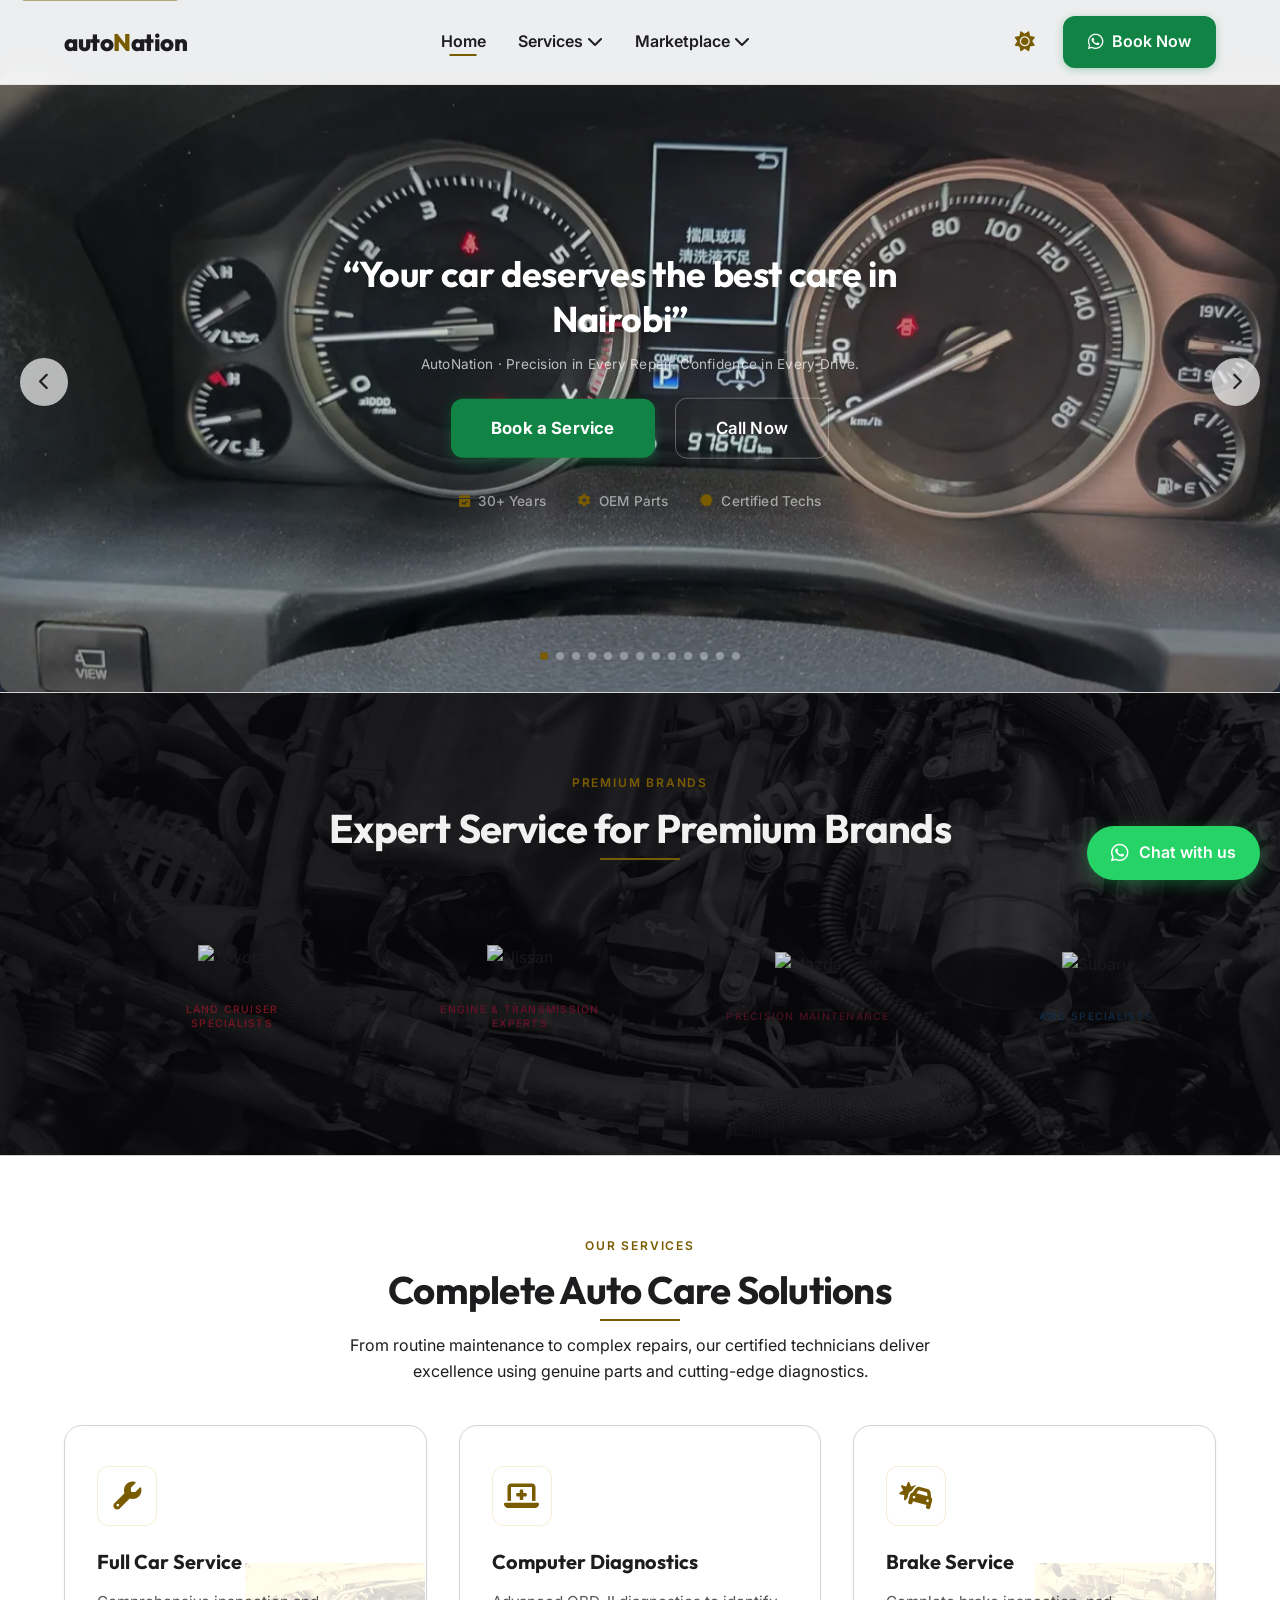
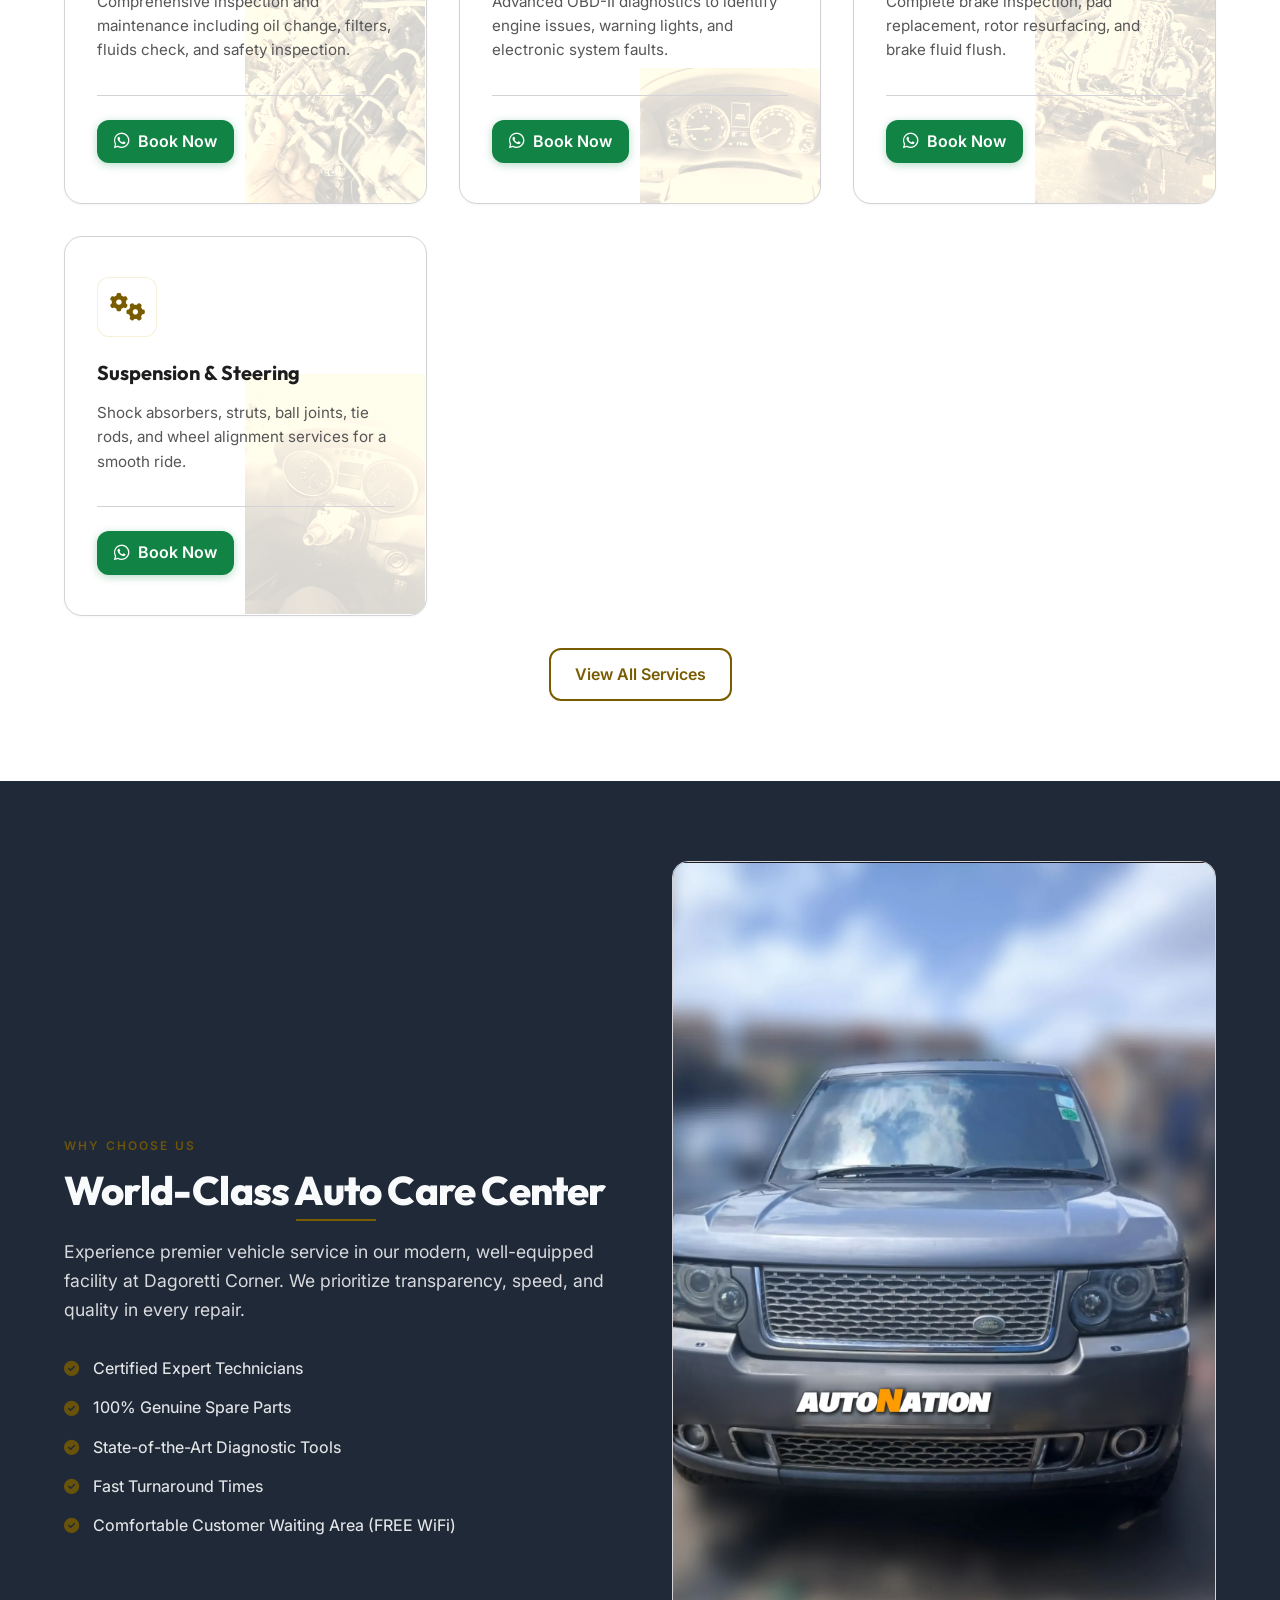
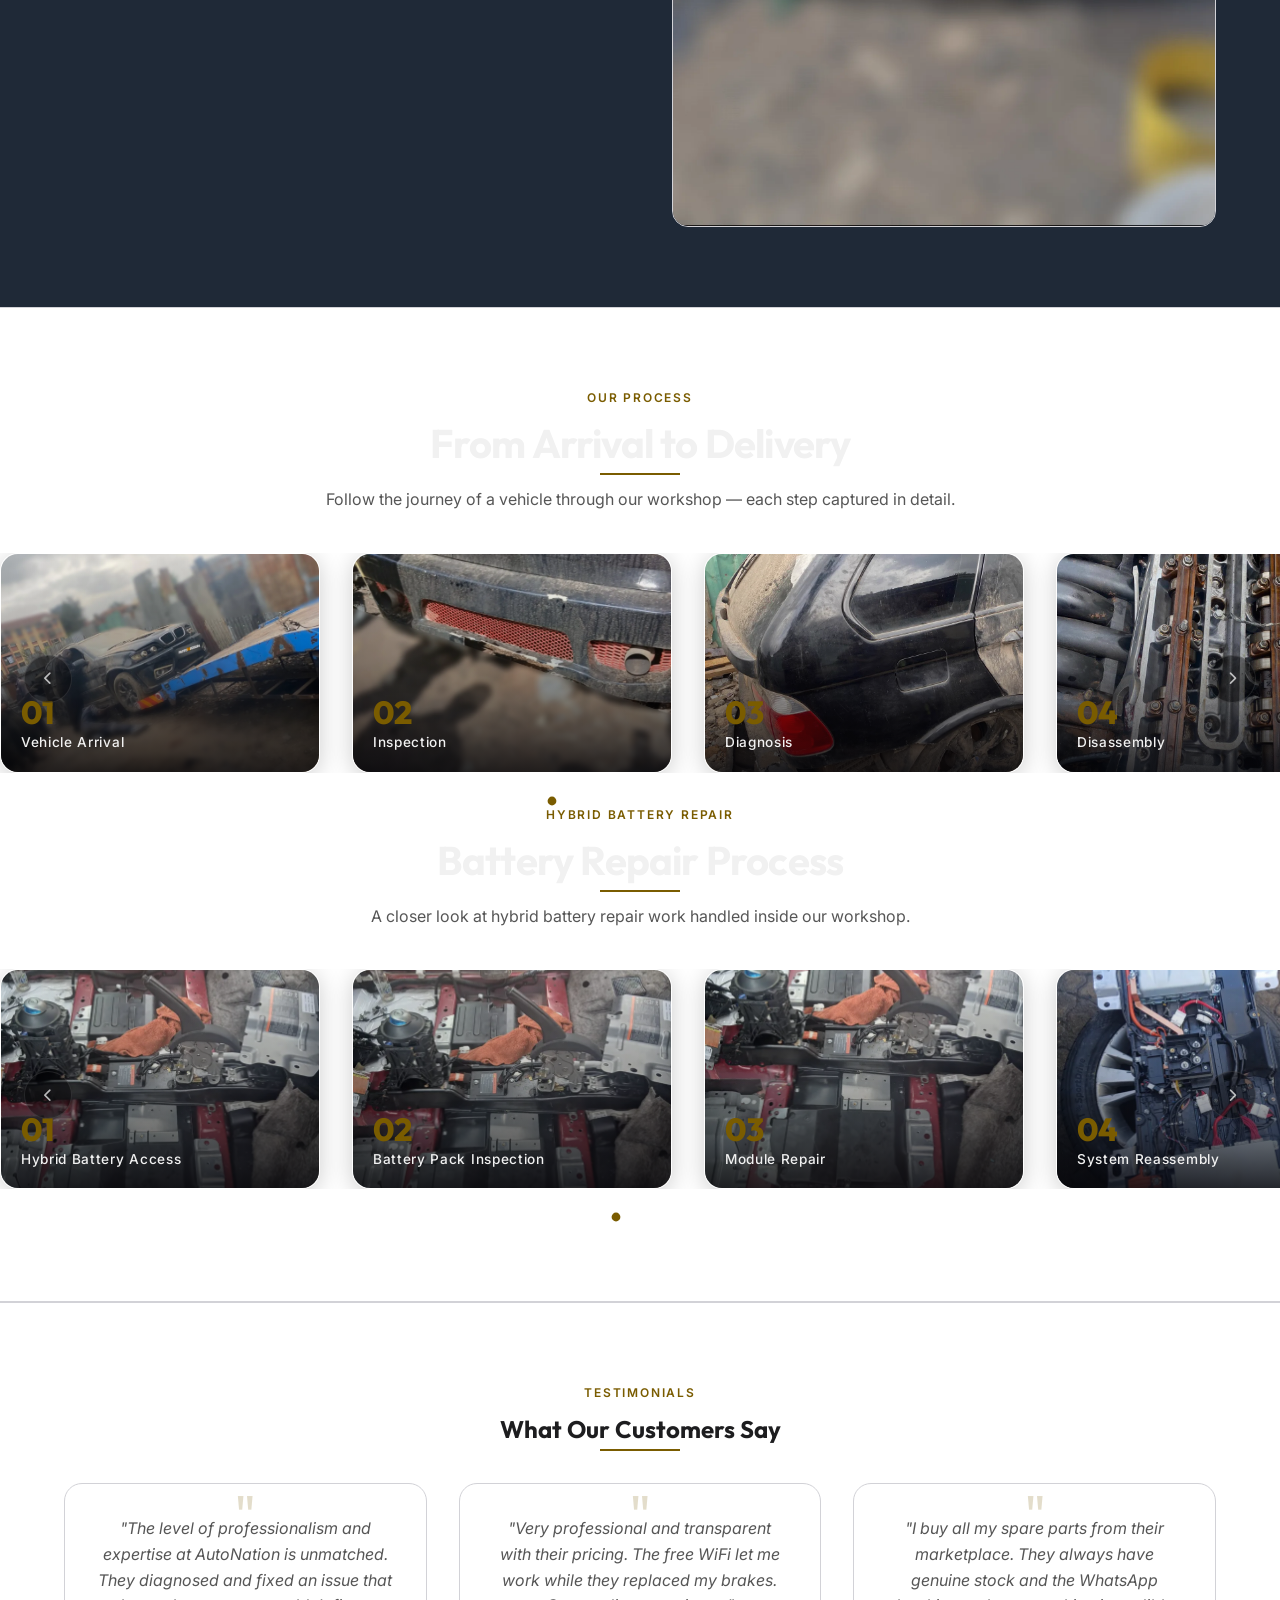
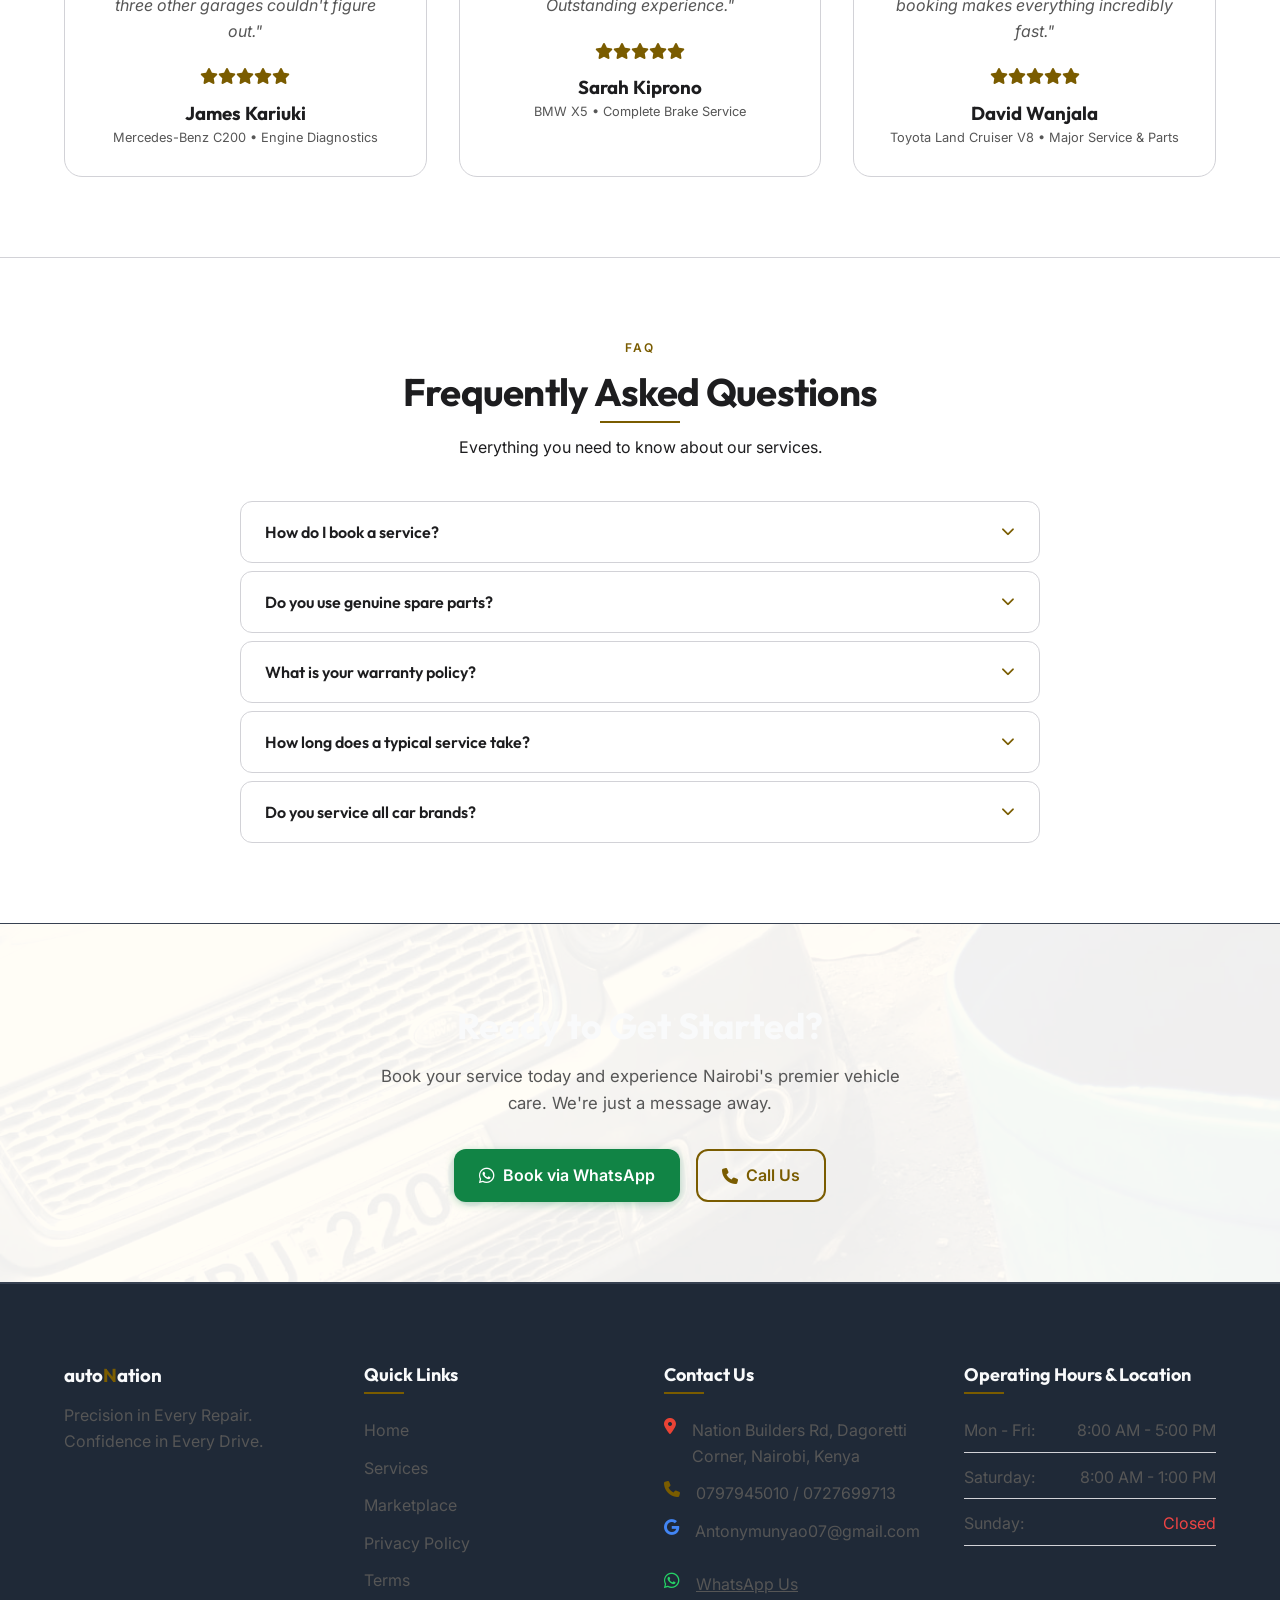
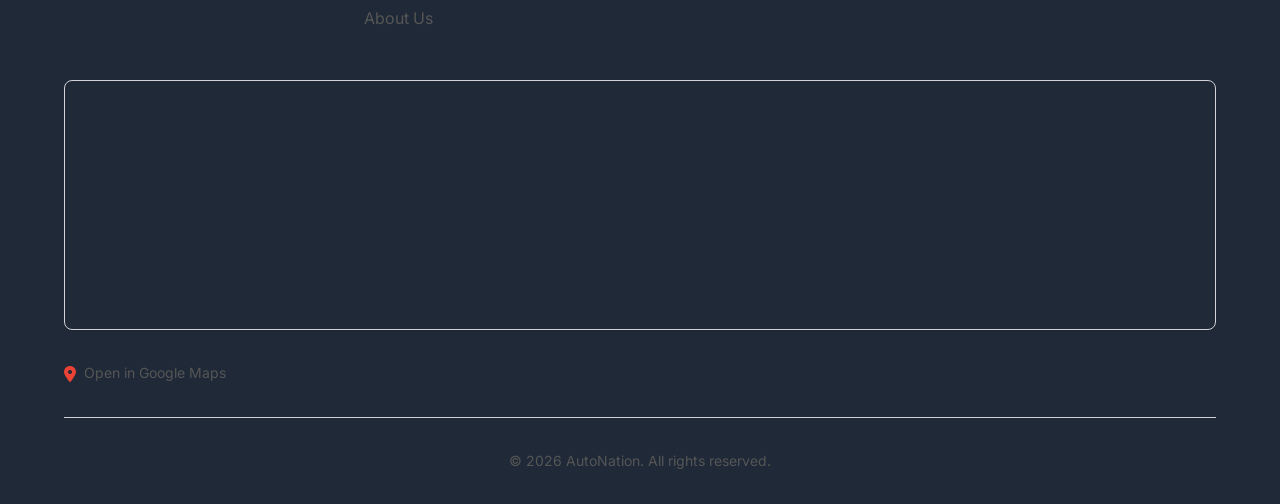
==== index.html @ c67cd6df "Deploy AutoNation garage website" ====
<!DOCTYPE html>
<html lang="en">

<head>
    <meta charset="UTF-8">
    <meta name="viewport" content="width=device-width, initial-scale=1.0">
    <meta name="theme-color" content="#0F0F13">
    <title>AutoNation | Premier Vehicle Care</title>
    <link rel="icon" href="data:,">
    <meta name="description"
content="Nairobi's premier destination for vehicle maintenance since 1979. Complete auto care solutions at Dagoretti Corner.">

    <!-- Canonical URL -->
    <link rel="canonical" href="https://autonation.co.ke/">

    <!-- Open Graph -->
    <meta property="og:type" content="website">
    <meta property="og:url" content="https://autonation.co.ke/">
    <meta property="og:title" content="AutoNation | Premier Vehicle Care">
    <meta property="og:description" content="Nairobi's premier destination for vehicle maintenance since 1979. Complete auto care solutions at Dagoretti Corner.">
    <meta property="og:image" content="https://autonation.co.ke/assets/images/hero-diagnostic-1-optimized.webp">
    <meta property="og:locale" content="en_KE">
    <meta property="og:site_name" content="AutoNation">

    <!-- Twitter Card -->
    <meta name="twitter:card" content="summary_large_image">
    <meta name="twitter:title" content="AutoNation | Premier Vehicle Care">
    <meta name="twitter:description" content="Nairobi's premier destination for vehicle maintenance since 1979. Complete auto care solutions at Dagoretti Corner.">
    <meta name="twitter:image" content="https://autonation.co.ke/assets/images/hero-diagnostic-1-optimized.webp">

    <!-- JSON-LD LocalBusiness Schema -->
    <script type="application/ld+json">
    {
        "@context": "https://schema.org",
        "@type": "AutoRepair",
        "name": "AutoNation",
        "image": "https://autonation.co.ke/assets/images/hero-diagnostic-1-optimized.webp",
        "url": "https://autonation.co.ke/",
        "telephone": "+254797945010",
        "email": "Antonymunyao07@gmail.com",
        "description": "Nairobi's premier destination for vehicle maintenance since 1979. Complete auto care solutions at Dagoretti Corner.",
        "address": {
            "@type": "PostalAddress",
            "streetAddress": "Nation Builders Rd, Dagoretti Corner",
            "addressLocality": "Nairobi",
            "addressCountry": "KE"
        },
        "openingHoursSpecification": [
            { "@type": "OpeningHoursSpecification", "dayOfWeek": ["Monday","Tuesday","Wednesday","Thursday","Friday"], "opens": "08:00", "closes": "17:00" },
            { "@type": "OpeningHoursSpecification", "dayOfWeek": "Saturday", "opens": "08:00", "closes": "13:00" }
        ],
        "areaServed": { "@type": "City", "name": "Nairobi" }
    }
    </script>

    <!-- JSON-LD Service Schema -->
    <script type="application/ld+json">
    {
        "@context": "https://schema.org",
        "@type": "ItemList",
        "name": "AutoNation Services",
        "description": "Complete auto care solutions including engine repair, brake service, computer diagnostics, suspension, and more.",
        "itemListElement": [
            { "@type": "Service", "position": 1, "name": "Full Car Service" },
            { "@type": "Service", "position": 2, "name": "Computer Diagnostics" },
            { "@type": "Service", "position": 3, "name": "Brake Service" },
            { "@type": "Service", "position": 4, "name": "Suspension & Steering" }
        ]
    }
    </script>

    <style>
        :root { color-scheme: dark; background: #0F0F13; }
        html, body { margin: 0; background: #0F0F13; color: #F5F5F7; }
        [data-theme="light"] { color-scheme: light; background: #F5F5F7; }
        [data-theme="light"] body { background: #F5F5F7; color: #1D1D1F; }
    </style>
    <script>document.documentElement.classList.add('js');</script>
    <script>
        (() => {
            try {
                const savedTheme = localStorage.getItem('auto-nation-theme');
                const prefersLight = window.matchMedia('(prefers-color-scheme: light)').matches;
                if (savedTheme === 'light' || (!savedTheme && prefersLight)) {
                    document.documentElement.setAttribute('data-theme', 'light');
                }
            } catch (error) {}
        })();
    </script>
    <link rel="preconnect" href="https://fonts.googleapis.com">
    <link rel="preconnect" href="https://fonts.gstatic.com" crossorigin>
    <link rel="preconnect" href="https://cdnjs.cloudflare.com">
    <link rel="dns-prefetch" href="https://thesvg.org">
    <link rel="dns-prefetch" href="https://wa.me">
    <link rel="preload" href="assets/images/hero-diagnostic-1-optimized.webp" as="image" fetchpriority="high">

    <link rel="stylesheet" href="styles.css">
    <link rel="stylesheet" href="https://cdnjs.cloudflare.com/ajax/libs/font-awesome/6.5.2/css/all.min.css" media="print" onload="this.media='all'">
    <link href="https://fonts.googleapis.com/css2?family=Inter:wght@300;400;600;800&family=Outfit:wght@700&display=swap" rel="stylesheet" media="print" onload="this.media='all'">
    <noscript>
        <link rel="stylesheet" href="https://cdnjs.cloudflare.com/ajax/libs/font-awesome/6.5.2/css/all.min.css">
        <link href="https://fonts.googleapis.com/css2?family=Inter:wght@300;400;600;800&family=Outfit:wght@700&display=swap" rel="stylesheet">
    </noscript>
    <script>
        if (location.hostname === 'autonation.co.ke' || location.hostname === 'www.autonation.co.ke') {
            const analyticsScript = document.createElement('script');
            analyticsScript.defer = true;
            analyticsScript.dataset.domain = 'autonation.co.ke';
            analyticsScript.src = 'https://plausible.io/js/script.js';
            document.head.appendChild(analyticsScript);
        }
    </script>
</head>

<body>
    <!-- Skip to Content -->
    <a href="#main-content" class="skip-link">Skip to Content</a>

    <!-- Floating WhatsApp Button -->
    <a href="https://wa.me/254797945010" class="floating-whatsapp" target="_blank" rel="noopener noreferrer" aria-label="Chat with us on WhatsApp">
        <i class="fab fa-whatsapp"></i> Chat with us
    </a>

    <!-- Navigation -->
    <nav class="navbar" id="navbar">
        <div class="logo">
            <a href="/" aria-label="Home" class="logo-text">auto<span class="text-accent">N</span>ation</a>
        </div>

        <ul class="nav-links" id="nav-links">
            <li><a href="#home" class="active">Home</a></li>
            <li class="dropdown">
                <a href="services.html">Services <i class="fas fa-chevron-down"></i></a>
                <div class="dropdown-content">
                    <a href="services.html#engine">Engine Repair</a>
                    <a href="services.html#brakes">Brake Repair</a>
                    <a href="services.html#diagnostics">Diagnostics</a>
                    <a href="services.html#electricals">Electricals</a>
                    <a href="services.html#suspension">Suspension</a>
                    <a href="services.html#ac">AC Services</a>
                    <a href="services.html#oil">Oil Services</a>
                    <a href="services.html#body">Body & Paint</a>
                </div>
            </li>
            <li class="dropdown">
                <a href="marketplace.html">Marketplace <i class="fas fa-chevron-down"></i></a>
                <div class="dropdown-content">
                    <a href="marketplace.html#parts">Spare Parts</a>
                    <a href="marketplace.html#accessories">Accessories</a>
                    <a href="marketplace.html#electricals">Electricals</a>
                </div>
            </li>
        </ul>

        <div class="nav-actions">
            <button class="theme-toggle btn-icon" id="theme-toggle" aria-label="Toggle Theme">
                <i class="fas fa-sun"></i>
            </button>
            <a href="https://wa.me/254797945010" class="btn btn-primary" target="_blank"
                rel="noopener noreferrer">
                <i class="fab fa-whatsapp"></i> Book Now
            </a>
            <button class="mobile-menu-btn" id="mobile-menu-btn" aria-label="Open menu">
                <i class="fas fa-bars"></i>
            </button>
        </div>
    </nav>

    <!-- Main Content -->
    <main id="main-content">
    <h1 class="sr-only">AutoNation — Premier Vehicle Care in Nairobi</h1>

    <!-- Hero Section - Full Banner Carousel -->
    <header id="home" class="full-banner-section" role="banner">
        <div class="full-banner-container">
        <div class="slides-wrapper">
            <!-- Slide 1 - Abstract -->
            <div class="slide active">
                <img class="full-banner-img" src="assets/images/hero-diagnostic-1-optimized.webp" alt="Mechanic performing diagnostic inspection" loading="eager" fetchpriority="high" decoding="async" width="1200" height="900">
                <div class="slide-overlay-bg"></div>
                <div class="slide-overlay">
                    <p class="slide-overlay-text">&ldquo;Your car deserves the best care in Nairobi&rdquo;</p>
                    <p class="slide-overlay-sub">AutoNation &middot; Precision in Every Repair. Confidence in Every Drive.</p>
                    <div class="slide-actions">
                        <a href="https://wa.me/254797945010?text=I'd like to book a service" class="btn btn-primary">Book a Service</a>
                <a href="tel:+254797945010" class="btn btn-outline">Call Now</a>
                    </div>
                    <div class="slide-trust">
                        <span><i class="fas fa-calendar-check"></i> 30+ Years</span>
                        <span><i class="fas fa-cog"></i> OEM Parts</span>
                        <span><i class="fas fa-certificate"></i> Certified Techs</span>
                    </div>
                </div>
            </div>
            <!-- Slide 2 - Abstract -->
            <div class="slide">
                <img class="full-banner-img" src="[data-uri]" data-src="assets/images/hero-inspection-1.webp" alt="Vehicle inspection in progress" loading="lazy" width="899" height="1599">
                <div class="slide-overlay-bg"></div>
                <div class="slide-overlay">
                    <p class="slide-overlay-text">&ldquo;Precision diagnostics. Expert repairs. Peace of mind.&rdquo;</p>
                    <p class="slide-overlay-sub">AutoNation &middot; Precision in Every Repair. Confidence in Every Drive.</p>
                    <div class="slide-actions">
                        <a href="https://wa.me/254797945010?text=I'd like to learn more about your services" class="btn btn-primary">Learn More About Services</a>
                <a href="tel:+254797945010" class="btn btn-outline">Call Now</a>
                    </div>
                    <div class="slide-trust">
                        <span><i class="fas fa-calendar-check"></i> 30+ Years</span>
                        <span><i class="fas fa-cog"></i> OEM Parts</span>
                        <span><i class="fas fa-certificate"></i> Certified Techs</span>
                    </div>
                </div>
            </div>
            <!-- Slide 3 - Abstract -->
            <div class="slide">
                <img class="full-banner-img" src="[data-uri]" data-src="assets/images/hero-inspection-2.webp" alt="Mechanic assessing vehicle" loading="lazy" width="1200" height="1600">
                <div class="slide-overlay-bg"></div>
                <div class="slide-overlay">
                    <p class="slide-overlay-text">&ldquo;Trust the experts with over 30 years of experience&rdquo;</p>
                    <p class="slide-overlay-sub">AutoNation &middot; Precision in Every Repair. Confidence in Every Drive.</p>
                    <div class="slide-actions">
                        <a href="https://wa.me/254797945010?text=Tell me about your services" class="btn btn-primary">Our Services</a>
                <a href="tel:+254797945010" class="btn btn-outline">Call Now</a>
                    </div>
                    <div class="slide-trust">
                        <span><i class="fas fa-calendar-check"></i> 30+ Years</span>
                        <span><i class="fas fa-cog"></i> OEM Parts</span>
                        <span><i class="fas fa-certificate"></i> Certified Techs</span>
                    </div>
                </div>
            </div>
            <!-- Slide 4 - Abstract -->
            <div class="slide">
                <img class="full-banner-img" src="[data-uri]" data-src="assets/images/hero-inspection-3.webp" alt="Diagnostic screen assessment" loading="lazy" width="1200" height="1600">
                <div class="slide-overlay-bg"></div>
                <div class="slide-overlay">
                    <p class="slide-overlay-text">&ldquo;Quality parts. Skilled hands. Guaranteed results.&rdquo;</p>
                    <p class="slide-overlay-sub">AutoNation &middot; Precision in Every Repair. Confidence in Every Drive.</p>
                    <div class="slide-actions">
                        <a href="https://wa.me/254797945010?text=I'd like a quote for my car" class="btn btn-primary">Get a Quote</a>
                <a href="tel:+254797945010" class="btn btn-outline">Call Now</a>
                    </div>
                    <div class="slide-trust">
                        <span><i class="fas fa-calendar-check"></i> 30+ Years</span>
                        <span><i class="fas fa-cog"></i> OEM Parts</span>
                        <span><i class="fas fa-certificate"></i> Certified Techs</span>
                    </div>
                </div>
            </div>
            <!-- Slide 5 - Abstract -->
            <div class="slide">
                <img class="full-banner-img" src="[data-uri]" data-src="assets/images/hero-inspection-4.webp" alt="Mechanic inspection work" loading="lazy" width="1200" height="1600">
                <div class="slide-overlay-bg"></div>
                <div class="slide-overlay">
                    <p class="slide-overlay-text">&ldquo;Drive with confidence &mdash; we&rsquo;ve got you covered&rdquo;</p>
                    <p class="slide-overlay-sub">AutoNation &middot; Precision in Every Repair. Confidence in Every Drive.</p>
                    <div class="slide-actions">
                        <a href="https://wa.me/254797945010?text=I'd like to book an appointment" class="btn btn-primary">Book Now</a>
                <a href="tel:+254797945010" class="btn btn-outline">Call Now</a>
                    </div>
                    <div class="slide-trust">
                        <span><i class="fas fa-calendar-check"></i> 30+ Years</span>
                        <span><i class="fas fa-cog"></i> OEM Parts</span>
                        <span><i class="fas fa-certificate"></i> Certified Techs</span>
                    </div>
                </div>
            </div>
            <!-- Slide 6 - Presenter (face protection: center top) -->
            <div class="slide">
                <img class="full-banner-img" src="[data-uri]" data-src="assets/images/hero-inspection-5.webp" alt="Team inspection assessment" loading="lazy" width="1200" height="1600">
                <div class="slide-overlay-bg"></div>
                <div class="slide-overlay">
                    <p class="slide-overlay-text">&ldquo;No job too big or too small&rdquo;</p>
                    <p class="slide-overlay-sub">AutoNation &middot; Precision in Every Repair. Confidence in Every Drive.</p>
                    <div class="slide-actions">
                        <a href="https://wa.me/254797945010?text=I'd like to contact AutoNation" class="btn btn-primary">Contact Us</a>
                <a href="tel:+254797945010" class="btn btn-outline">Call Now</a>
                    </div>
                    <div class="slide-trust">
                        <span><i class="fas fa-calendar-check"></i> 30+ Years</span>
                        <span><i class="fas fa-cog"></i> OEM Parts</span>
                        <span><i class="fas fa-certificate"></i> Certified Techs</span>
                    </div>
                </div>
            </div>
            <!-- Slide 7 - Presenter -->
            <div class="slide">
                <img class="full-banner-img" src="[data-uri]" data-src="assets/images/refined-car-1.webp" alt="Premium refined car exterior - luxury finish" loading="lazy" width="1200" height="1600">
                <div class="slide-overlay-bg"></div>
                <div class="slide-overlay">
                    <p class="slide-overlay-text">&ldquo;Your safety starts with expert maintenance&rdquo;</p>
                    <p class="slide-overlay-sub">AutoNation &middot; Precision in Every Repair. Confidence in Every Drive.</p>
                    <div class="slide-actions">
                        <a href="https://wa.me/254797945010?text=I'd like to schedule a service" class="btn btn-primary">Schedule Service</a>
                <a href="tel:+254797945010" class="btn btn-outline">Call Now</a>
                    </div>
                    <div class="slide-trust">
                        <span><i class="fas fa-calendar-check"></i> 30+ Years</span>
                        <span><i class="fas fa-cog"></i> OEM Parts</span>
                        <span><i class="fas fa-certificate"></i> Certified Techs</span>
                    </div>
                </div>
            </div>
            <!-- Slide 8 - Presenter -->
            <div class="slide">
                <img class="full-banner-img" src="[data-uri]" data-src="assets/images/hero-car-2.webp" alt="Car exterior shot" loading="lazy" width="1200" height="1600">
                <div class="slide-overlay-bg"></div>
                <div class="slide-overlay">
                    <p class="slide-overlay-text">&ldquo;Genuine parts. Transparent pricing. Always.&rdquo;</p>
                    <p class="slide-overlay-sub">AutoNation &middot; Precision in Every Repair. Confidence in Every Drive.</p>
                    <div class="slide-actions">
                        <a href="https://wa.me/254797945010?text=I'd like to learn more about your offerings" class="btn btn-primary">Learn More About Auto Care</a>
                <a href="tel:+254797945010" class="btn btn-outline">Call Now</a>
                    </div>
                    <div class="slide-trust">
                        <span><i class="fas fa-calendar-check"></i> 30+ Years</span>
                        <span><i class="fas fa-cog"></i> OEM Parts</span>
                        <span><i class="fas fa-certificate"></i> Certified Techs</span>
                    </div>
                </div>
            </div>
            <!-- Slide 9 - Presenter (face protection: center top) -->
            <div class="slide">
                <img class="full-banner-img" src="[data-uri]" data-src="assets/images/refined-car-2.webp" alt="Refined car exterior with premium detailing" loading="lazy" width="1200" height="1600">
                <div class="slide-overlay-bg"></div>
                <div class="slide-overlay">
                    <p class="slide-overlay-text">&ldquo;We treat every car like it&rsquo;s our own&rdquo;</p>
                    <p class="slide-overlay-sub">AutoNation &middot; Precision in Every Repair. Confidence in Every Drive.</p>
                    <div class="slide-actions">
                        <a href="https://wa.me/254797945010?text=I'd like to book a service" class="btn btn-primary">Book a Service</a>
                <a href="tel:+254797945010" class="btn btn-outline">Call Now</a>
                    </div>
                    <div class="slide-trust">
                        <span><i class="fas fa-calendar-check"></i> 30+ Years</span>
                        <span><i class="fas fa-cog"></i> OEM Parts</span>
                        <span><i class="fas fa-certificate"></i> Certified Techs</span>
                    </div>
                </div>
            </div>
            <!-- Slide 10 - Presenter -->
            <div class="slide">
                <img class="full-banner-img" src="[data-uri]" data-src="assets/images/refined-car-4.webp" alt="Refined car exterior - showroom quality" loading="lazy" width="1200" height="1600">
                <div class="slide-overlay-bg"></div>
                <div class="slide-overlay">
                    <p class="slide-overlay-text">&ldquo;Premier auto care at Dagoretti Corner since 1979&rdquo;</p>
                    <p class="slide-overlay-sub">AutoNation &middot; Precision in Every Repair. Confidence in Every Drive.</p>
                    <div class="slide-actions">
                        <a href="https://wa.me/254797945010?text=What are your operating hours" class="btn btn-primary">Visit Us Today</a>
                <a href="tel:+254797945010" class="btn btn-outline">Call Now</a>
                    </div>
                    <div class="slide-trust">
                        <span><i class="fas fa-calendar-check"></i> 30+ Years</span>
                        <span><i class="fas fa-cog"></i> OEM Parts</span>
                        <span><i class="fas fa-certificate"></i> Certified Techs</span>
                    </div>
                </div>
            </div>
            <!-- Slide 11 - Car Exterior -->
            <div class="slide">
                <img class="full-banner-img" src="[data-uri]" data-src="assets/images/refined-car-2.webp" alt="Premium refined vehicle exterior" loading="lazy" width="960" height="1280">
                <div class="slide-overlay-bg"></div>
                <div class="slide-overlay">
                    <p class="slide-overlay-text">&ldquo;Your car deserves the best care in Nairobi&rdquo;</p>
                    <p class="slide-overlay-sub">AutoNation &middot; Precision in Every Repair. Confidence in Every Drive.</p>
                    <div class="slide-actions">
                        <a href="https://wa.me/254797945010?text=I'd like to book a service" class="btn btn-primary">Book a Service</a>
                <a href="tel:+254797945010" class="btn btn-outline">Call Now</a>
                    </div>
                    <div class="slide-trust">
                        <span><i class="fas fa-calendar-check"></i> 30+ Years</span>
                        <span><i class="fas fa-cog"></i> OEM Parts</span>
                        <span><i class="fas fa-certificate"></i> Certified Techs</span>
                    </div>
                </div>
            </div>
            <!-- Slide 12 - Engine Repair -->
            <div class="slide">
                <img class="full-banner-img" src="[data-uri]" data-src="assets/images/hero-engine-1.webp" alt="Engine block repair in progress" loading="lazy" width="1200" height="1600">
                <div class="slide-overlay-bg"></div>
                <div class="slide-overlay">
                    <p class="slide-overlay-text">&ldquo;Precision diagnostics. Expert repairs. Peace of mind.&rdquo;</p>
                    <p class="slide-overlay-sub">AutoNation &middot; Precision in Every Repair. Confidence in Every Drive.</p>
                    <div class="slide-actions">
                        <a href="https://wa.me/254797945010?text=I'd like to learn more about your services" class="btn btn-primary">Learn More About Repairs</a>
                <a href="tel:+254797945010" class="btn btn-outline">Call Now</a>
                    </div>
                    <div class="slide-trust">
                        <span><i class="fas fa-calendar-check"></i> 30+ Years</span>
                        <span><i class="fas fa-cog"></i> OEM Parts</span>
                        <span><i class="fas fa-certificate"></i> Certified Techs</span>
                    </div>
                </div>
            </div>
            <!-- Slide 13 - Engine Work -->
            <div class="slide">
                <img class="full-banner-img" src="[data-uri]" data-src="assets/images/hero-engine-2.webp" alt="Engine work close-up" loading="lazy" width="1200" height="1600">
                <div class="slide-overlay-bg"></div>
                <div class="slide-overlay">
                    <p class="slide-overlay-text">&ldquo;Trust the experts with over 30 years of experience&rdquo;</p>
                    <p class="slide-overlay-sub">AutoNation &middot; Precision in Every Repair. Confidence in Every Drive.</p>
                    <div class="slide-actions">
                        <a href="https://wa.me/254797945010?text=Tell me about your services" class="btn btn-primary">Our Services</a>
                <a href="tel:+254797945010" class="btn btn-outline">Call Now</a>
                    </div>
                    <div class="slide-trust">
                        <span><i class="fas fa-calendar-check"></i> 30+ Years</span>
                        <span><i class="fas fa-cog"></i> OEM Parts</span>
                        <span><i class="fas fa-certificate"></i> Certified Techs</span>
                    </div>
                </div>
            </div>
        </div>

        <button class="slider-arrow slider-arrow--left" aria-label="Previous slide">
            <i class="fas fa-chevron-left"></i>
        </button>
        <button class="slider-arrow slider-arrow--right" aria-label="Next slide">
            <i class="fas fa-chevron-right"></i>
        </button>

        <div class="slider-dots">
            <span class="dot active" data-index="0"></span>
            <span class="dot" data-index="1"></span>
            <span class="dot" data-index="2"></span>
            <span class="dot" data-index="3"></span>
            <span class="dot" data-index="4"></span>
            <span class="dot" data-index="5"></span>
            <span class="dot" data-index="6"></span>
            <span class="dot" data-index="7"></span>
            <span class="dot" data-index="8"></span>
            <span class="dot" data-index="9"></span>
            <span class="dot" data-index="10"></span>
            <span class="dot" data-index="11"></span>
            <span class="dot" data-index="12"></span>
            </div>
            <div class="process-dots" role="group" aria-label="Process step navigation"></div>
        </div>
    </header>

    <!-- Vehicles We Service — Premium Brand Showcase -->
    <section class="brands-section section-reveal">
        <div class="container">
            <div class="section-header text-center">
                <span class="sub-heading text-accent">Premium Brands</span>
                <h2 class="section-reveal line-wipe">Expert Service for Premium Brands</h2>
            </div>
            <div class="marquee-track" role="list" aria-label="Premium automotive brands we service">
                <div class="marquee-content">
                    <!-- Set A -->
                    <!-- Toyota -->
                    <div class="brand-card" role="listitem" style="--brand-color: #EB0A1E;">
                        <div class="brand-card__silhouette" aria-hidden="true">
                            <svg viewBox="0 0 400 200" fill="currentColor" xmlns="http://www.w3.org/2000/svg">
                                <path d="M35,155 L35,105 C35,65 50,55 75,55 L105,55 C110,35 125,25 140,25 L250,25 C260,25 265,30 270,38 L285,55 L345,55 C365,55 370,70 370,105 L370,155 Z"/>
                                <circle cx="95" cy="155" r="20"/>
                                <circle cx="300" cy="155" r="20"/>
                            </svg>
                        </div>
                        <div class="brand-card__body">
                            <img class="brand-card__logo" src="https://thesvg.org/icons/toyota/default.svg" alt="Toyota" loading="lazy" decoding="async">
                            <span class="brand-card__caption">Land Cruiser Specialists</span>
                        </div>
                    </div>
                    <!-- Nissan -->
                    <div class="brand-card" role="listitem" style="--brand-color: #C3002F;">
                        <div class="brand-card__silhouette" aria-hidden="true">
                            <svg viewBox="0 0 400 200" fill="currentColor" xmlns="http://www.w3.org/2000/svg">
                                <path d="M35,155 L35,105 C35,65 50,55 75,55 L105,55 C110,35 125,25 140,25 L250,25 C260,25 265,30 270,38 L285,55 L345,55 C365,55 370,70 370,105 L370,155 Z"/>
                                <circle cx="95" cy="155" r="20"/>
                                <circle cx="300" cy="155" r="20"/>
                            </svg>
                        </div>
                        <div class="brand-card__body">
                            <img class="brand-card__logo" src="https://thesvg.org/icons/nissan/default.svg" alt="Nissan" loading="lazy" decoding="async">
                            <span class="brand-card__caption">Engine &amp; Transmission Experts</span>
                        </div>
                    </div>
                    <!-- Mazda -->
                    <div class="brand-card" role="listitem" style="--brand-color: #7A0021;">
                        <div class="brand-card__silhouette" aria-hidden="true">
                            <svg viewBox="0 0 400 200" fill="currentColor" xmlns="http://www.w3.org/2000/svg">
                                <path d="M40,155 L40,100 C40,55 65,48 85,48 L115,48 C120,28 135,18 150,18 L225,18 C235,18 240,23 245,28 L265,48 C290,48 300,55 310,65 L355,65 C365,65 370,78 370,105 L370,155 Z"/>
                                <circle cx="95" cy="155" r="20"/>
                                <circle cx="305" cy="155" r="20"/>
                            </svg>
                        </div>
                        <div class="brand-card__body">
                            <img class="brand-card__logo" src="https://thesvg.org/icons/mazda/default.svg" alt="Mazda" loading="lazy" decoding="async">
                            <span class="brand-card__caption">Precision Maintenance</span>
                        </div>
                    </div>
                    <!-- Subaru -->
                    <div class="brand-card" role="listitem" style="--brand-color: #013B7A;">
                        <div class="brand-card__silhouette" aria-hidden="true">
                            <svg viewBox="0 0 400 200" fill="currentColor" xmlns="http://www.w3.org/2000/svg">
                                <path d="M35,155 L35,105 C35,65 50,55 75,55 L105,55 C110,35 125,25 140,25 L250,25 C260,25 265,30 270,38 L285,55 L345,55 C365,55 370,70 370,105 L370,155 Z"/>
                                <circle cx="95" cy="155" r="20"/>
                                <circle cx="300" cy="155" r="20"/>
                            </svg>
                        </div>
                        <div class="brand-card__body">
                            <img class="brand-card__logo" src="https://thesvg.org/icons/subaru/default.svg" alt="Subaru" loading="lazy" decoding="async">
                            <span class="brand-card__caption">AWD Specialists</span>
                        </div>
                    </div>
                    <!-- Mercedes-Benz -->
                    <div class="brand-card" role="listitem" style="--brand-color: #00A19C;">
                        <div class="brand-card__silhouette" aria-hidden="true">
                            <svg viewBox="0 0 400 200" fill="currentColor" xmlns="http://www.w3.org/2000/svg">
                                <path d="M40,155 L40,100 C40,55 65,48 85,48 L120,48 C125,28 140,18 155,18 L235,18 C250,18 255,22 260,28 L275,48 L330,48 C360,48 370,62 370,100 L370,155 Z"/>
                                <circle cx="95" cy="155" r="20"/>
                                <circle cx="305" cy="155" r="20"/>
                            </svg>
                        </div>
                        <div class="brand-card__body">
                            <img class="brand-card__logo" src="https://thesvg.org/icons/mercedes-benz/default.svg" alt="Mercedes-Benz" loading="lazy" decoding="async">
                            <span class="brand-card__caption">OEM Genuine Parts</span>
                        </div>
                    </div>
                    <!-- BMW -->
                    <div class="brand-card" role="listitem" style="--brand-color: #0066B4;">
                        <div class="brand-card__silhouette" aria-hidden="true">
                            <svg viewBox="0 0 400 200" fill="currentColor" xmlns="http://www.w3.org/2000/svg">
                                <path d="M40,155 L40,100 C40,55 65,48 85,48 L120,48 C125,28 140,18 155,18 L235,18 C250,18 255,22 260,28 L275,48 L330,48 C360,48 370,62 370,100 L370,155 Z"/>
                                <circle cx="95" cy="155" r="20"/>
                                <circle cx="305" cy="155" r="20"/>
                            </svg>
                        </div>
                        <div class="brand-card__body">
                            <img class="brand-card__logo" src="https://thesvg.org/icons/bmw/default.svg" alt="BMW" loading="lazy" decoding="async">
                            <span class="brand-card__caption">Factory Diagnostics</span>
                        </div>
                    </div>
                    <!-- Volkswagen -->
                    <div class="brand-card" role="listitem" style="--brand-color: #001E50;">
                        <div class="brand-card__silhouette" aria-hidden="true">
                            <svg viewBox="0 0 400 200" fill="currentColor" xmlns="http://www.w3.org/2000/svg">
                                <path d="M40,155 L40,100 C40,55 65,48 85,48 L115,48 C120,28 135,18 150,18 L225,18 C235,18 240,23 245,28 L265,48 C290,48 300,55 310,65 L355,65 C365,65 370,78 370,105 L370,155 Z"/>
                                <circle cx="95" cy="155" r="20"/>
                                <circle cx="305" cy="155" r="20"/>
                            </svg>
                        </div>
                        <div class="brand-card__body">
                            <img class="brand-card__logo" src="https://thesvg.org/icons/volkswagen/default.svg" alt="Volkswagen" loading="lazy" decoding="async">
                            <span class="brand-card__caption">European Vehicle Service</span>
                        </div>
                    </div>
                    <!-- Range Rover -->
                    <div class="brand-card" role="listitem" style="--brand-color: #00635D;">
                        <div class="brand-card__silhouette" aria-hidden="true">
                            <svg viewBox="0 0 400 200" fill="currentColor" xmlns="http://www.w3.org/2000/svg">
                                <path d="M35,155 L35,105 C35,65 50,55 75,55 L105,55 C110,35 125,25 140,25 L250,25 C260,25 265,30 270,38 L285,55 L345,55 C365,55 370,70 370,105 L370,155 Z"/>
                                <circle cx="95" cy="155" r="20"/>
                                <circle cx="300" cy="155" r="20"/>
                            </svg>
                        </div>
                        <div class="brand-card__body">
                            <svg class="brand-card__logo" viewBox="0 0 24 24" fill="#00635D" xmlns="http://www.w3.org/2000/svg" role="img" aria-label="Range Rover"><path d="M10.182 11.491h.717l.625-1.85.365 1.85h.718l.978-2.858-.75.001-.522 1.554-.299-1.554h-1.01l-.025.074.05.048c.053.053.05.114.005.246l-.852 2.489zm3.749-2.489l-.853 2.49h1.259c.54 0 .847-.12 1.098-.387.313-.332.6-1.195.59-1.67-.009-.485-.322-.8-.98-.8H13.9l-.024.073.05.048c.052.053.05.114.004.246m.685.31h.313c.213 0 .33.071.333.236.002.106-.027.252-.137.565-.098.28-.176.443-.287.562-.088.094-.207.135-.478.135h-.261l.517-1.498zm4.066.347H16.78l-.247.68h1.318l-1.497.509-.093.243 2.157-.71.264-.722zM5.043 11.492h1.95l.236-.682H6.095l.75-2.176h-.979l-.024.074.049.048c.053.053.051.114.005.246l-.853 2.49zm2.153-.001h.83l.359-.632h.859l.008.632h.753l-.162-2.857H8.716l-.025.074.036.036c.06.058.035.142-.184.49l-1.347 2.257zm1.996-2.067h.026l.014.864h-.527l.487-.864zM8.01 12.11H6.776l-.025.074.05.05c.053.051.05.113.004.245l-.862 2.49h.788l.337-.989h.267l.296.988h.792l-.372-1.01a.76.76 0 0 0 .433-.194c.149-.136.252-.326.337-.607.124-.407.049-.64-.031-.76-.11-.164-.342-.287-.78-.287m.068 1.038c-.05.122-.104.151-.175.18a.845.845 0 0 1-.245.026H7.28l.205-.591h.455c.136 0 .192.07.194.152a.759.759 0 0 1-.057.233m10.436-1.038H17.28l-.024.074.05.05c.053.051.05.113.005.245l-.863 2.49h.789l.336-.988h.267l.297.987h.79l-.37-1.01a.758.758 0 0 0 .431-.194c.15-.136.253-.326.338-.607.124-.407.05-.64-.03-.76-.11-.164-.343-.287-.782-.287m.069 1.038c-.05.122-.104.151-.174.18a.849.849 0 0 1-.245.026h-.376l.203-.591h.455c.136 0 .192.07.193.152a.747.747 0 0 1-.056.233m1.367-4.742c-2.365-1.222-5.31-1.69-7.95-1.69s-5.585.468-7.95 1.69C2.72 9.093 1.035 10.331 1.035 12c0 1.669 1.686 2.907 3.015 3.594 2.365 1.222 5.31 1.69 7.95 1.69 2.64 0 5.585-.467 7.95-1.69 1.329-.687 3.015-1.925 3.015-3.594 0-1.67-1.685-2.907-3.015-3.594m-.12 6.954c-2.33 1.203-5.227 1.66-7.83 1.66-2.603 0-5.5-.457-7.83-1.66C2.939 14.721 1.3 13.546 1.3 12c0-1.548 1.638-2.722 2.87-3.359C6.5 7.438 9.398 6.981 12 6.981c2.603 0 5.5.456 7.83 1.66 1.233.637 2.87 1.81 2.87 3.36 0 1.547-1.638 2.721-2.87 3.359m.595-7.873C18.171 6.322 15.18 5.681 12 5.681c-3.179 0-6.17.641-8.425 1.806C2.24 8.177 0 9.681 0 12s2.24 3.823 3.575 4.513C5.829 17.678 8.821 18.32 12 18.32c3.18 0 6.171-.641 8.425-1.806C21.76 15.823 24 14.32 24 12c0-2.32-2.24-3.823-3.575-4.513m-.293 8.46C17.967 17.064 15.08 17.68 12 17.68s-5.966-.616-8.132-1.735C1.786 14.87.638 13.468.638 12c0-1.469 1.148-2.87 3.23-3.946C6.034 6.936 8.921 6.32 12 6.32c3.08 0 5.967.617 8.132 1.735 2.083 1.075 3.23 2.477 3.23 3.946 0 1.468-1.147 2.87-3.23 3.946m-9.41-3.87h-.091c-.539 0-.846.144-1.099.412-.314.333-.609 1.23-.603 1.706.006.484.32.82.978.82h.096c.54 0 .848-.145 1.1-.413.314-.333.603-1.23.597-1.706-.006-.484-.32-.82-.979-.82m.046 1.515c-.098.281-.175.462-.288.581-.09.094-.207.161-.48.161-.212 0-.33-.087-.33-.251-.002-.107.027-.268.141-.582.098-.28.175-.462.289-.581.088-.094.207-.161.478-.161.213 0 .331.087.33.25.003.108-.026.27-.14.583M6.035 12.48l-2.157.709-.263.723h1.902l.248-.681H4.446l1.497-.507.092-.244zm7.846-.369l-1.046 2.055h-.022l-.053-2.055h-.875l-.034.074.075.046c.073.051.093.103.102.246l.119 2.492h.975l1.573-2.858h-.814zm2.396 1.712l.219-.597H15.49l.156-.457h1.088l.24-.66H14.92l-.029.084.05.049c.053.051.05.112.004.246l-.855 2.48h1.92l.232-.663h-1.12l.164-.482h.991z"/></svg>
                            <span class="brand-card__caption">Luxury SUV Specialists</span>
                        </div>
                    </div>
                    <!-- Ford -->
                    <div class="brand-card" role="listitem" style="--brand-color: #003478;">
                        <div class="brand-card__silhouette" aria-hidden="true">
                            <svg viewBox="0 0 400 200" fill="currentColor" xmlns="http://www.w3.org/2000/svg">
                                <path d="M40,155 L40,100 C40,50 65,42 85,42 L130,42 C135,22 150,12 165,12 L220,12 C240,12 250,22 255,32 L270,48 L335,48 C360,48 370,62 370,100 L370,155 Z"/>
                                <circle cx="95" cy="155" r="20"/>
                                <circle cx="305" cy="155" r="20"/>
                            </svg>
                        </div>
                        <div class="brand-card__body">
                            <img class="brand-card__logo" src="https://thesvg.org/icons/ford/default.svg" alt="Ford" loading="lazy" decoding="async">
                            <span class="brand-card__caption">Performance &amp; Tuning</span>
                        </div>
                    </div>
                    <!-- Ford Ranger -->
                    <div class="brand-card" role="listitem" style="--brand-color: #003478;">
                        <div class="brand-card__silhouette" aria-hidden="true">
                            <svg viewBox="0 0 400 200" fill="currentColor" xmlns="http://www.w3.org/2000/svg">
                                <path d="M35,155 L35,105 C35,65 50,55 75,55 L155,55 C160,35 170,25 185,25 L225,25 C235,25 240,30 240,40 L245,55 L245,155 Z"/>
                                <path d="M250,155 L250,112 C250,110 255,108 258,108 L370,108 C373,108 375,110 375,112 L375,155 Z"/>
                                <circle cx="95" cy="155" r="20"/>
                                <circle cx="335" cy="155" r="20"/>
                            </svg>
                        </div>
                        <div class="brand-card__body">
                            <img class="brand-card__logo" src="https://thesvg.org/icons/ford/default.svg" alt="Ford Ranger" loading="lazy" decoding="async">
                            <span class="brand-card__caption">Pickup &amp; Commercial Experts</span>
                        </div>
                    </div>
                    <!-- Set B (duplicate for seamless loop) -->
                    <!-- Toyota -->
                    <div class="brand-card" role="listitem" style="--brand-color: #EB0A1E;">
                        <div class="brand-card__silhouette" aria-hidden="true">
                            <svg viewBox="0 0 400 200" fill="currentColor" xmlns="http://www.w3.org/2000/svg">
                                <path d="M35,155 L35,105 C35,65 50,55 75,55 L105,55 C110,35 125,25 140,25 L250,25 C260,25 265,30 270,38 L285,55 L345,55 C365,55 370,70 370,105 L370,155 Z"/>
                                <circle cx="95" cy="155" r="20"/>
                                <circle cx="300" cy="155" r="20"/>
                            </svg>
                        </div>
                        <div class="brand-card__body">
                            <img class="brand-card__logo" src="https://thesvg.org/icons/toyota/default.svg" alt="Toyota" loading="lazy" decoding="async">
                            <span class="brand-card__caption">Land Cruiser Specialists</span>
                        </div>
                    </div>
                    <!-- Nissan -->
                    <div class="brand-card" role="listitem" style="--brand-color: #C3002F;">
                        <div class="brand-card__silhouette" aria-hidden="true">
                            <svg viewBox="0 0 400 200" fill="currentColor" xmlns="http://www.w3.org/2000/svg">
                                <path d="M35,155 L35,105 C35,65 50,55 75,55 L105,55 C110,35 125,25 140,25 L250,25 C260,25 265,30 270,38 L285,55 L345,55 C365,55 370,70 370,105 L370,155 Z"/>
                                <circle cx="95" cy="155" r="20"/>
                                <circle cx="300" cy="155" r="20"/>
                            </svg>
                        </div>
                        <div class="brand-card__body">
                            <img class="brand-card__logo" src="https://thesvg.org/icons/nissan/default.svg" alt="Nissan" loading="lazy" decoding="async">
                            <span class="brand-card__caption">Engine &amp; Transmission Experts</span>
                        </div>
                    </div>
                    <!-- Mazda -->
                    <div class="brand-card" role="listitem" style="--brand-color: #7A0021;">
                        <div class="brand-card__silhouette" aria-hidden="true">
                            <svg viewBox="0 0 400 200" fill="currentColor" xmlns="http://www.w3.org/2000/svg">
                                <path d="M40,155 L40,100 C40,55 65,48 85,48 L115,48 C120,28 135,18 150,18 L225,18 C235,18 240,23 245,28 L265,48 C290,48 300,55 310,65 L355,65 C365,65 370,78 370,105 L370,155 Z"/>
                                <circle cx="95" cy="155" r="20"/>
                                <circle cx="305" cy="155" r="20"/>
                            </svg>
                        </div>
                        <div class="brand-card__body">
                            <img class="brand-card__logo" src="https://thesvg.org/icons/mazda/default.svg" alt="Mazda" loading="lazy" decoding="async">
                            <span class="brand-card__caption">Precision Maintenance</span>
                        </div>
                    </div>
                    <!-- Subaru -->
                    <div class="brand-card" role="listitem" style="--brand-color: #013B7A;">
                        <div class="brand-card__silhouette" aria-hidden="true">
                            <svg viewBox="0 0 400 200" fill="currentColor" xmlns="http://www.w3.org/2000/svg">
                                <path d="M35,155 L35,105 C35,65 50,55 75,55 L105,55 C110,35 125,25 140,25 L250,25 C260,25 265,30 270,38 L285,55 L345,55 C365,55 370,70 370,105 L370,155 Z"/>
                                <circle cx="95" cy="155" r="20"/>
                                <circle cx="300" cy="155" r="20"/>
                            </svg>
                        </div>
                        <div class="brand-card__body">
                            <img class="brand-card__logo" src="https://thesvg.org/icons/subaru/default.svg" alt="Subaru" loading="lazy" decoding="async">
                            <span class="brand-card__caption">AWD Specialists</span>
                        </div>
                    </div>
                    <!-- Mercedes-Benz -->
                    <div class="brand-card" role="listitem" style="--brand-color: #00A19C;">
                        <div class="brand-card__silhouette" aria-hidden="true">
                            <svg viewBox="0 0 400 200" fill="currentColor" xmlns="http://www.w3.org/2000/svg">
                                <path d="M40,155 L40,100 C40,55 65,48 85,48 L120,48 C125,28 140,18 155,18 L235,18 C250,18 255,22 260,28 L275,48 L330,48 C360,48 370,62 370,100 L370,155 Z"/>
                                <circle cx="95" cy="155" r="20"/>
                                <circle cx="305" cy="155" r="20"/>
                            </svg>
                        </div>
                        <div class="brand-card__body">
                            <img class="brand-card__logo" src="https://thesvg.org/icons/mercedes-benz/default.svg" alt="Mercedes-Benz" loading="lazy" decoding="async">
                            <span class="brand-card__caption">OEM Genuine Parts</span>
                        </div>
                    </div>
                    <!-- BMW -->
                    <div class="brand-card" role="listitem" style="--brand-color: #0066B4;">
                        <div class="brand-card__silhouette" aria-hidden="true">
                            <svg viewBox="0 0 400 200" fill="currentColor" xmlns="http://www.w3.org/2000/svg">
                                <path d="M40,155 L40,100 C40,55 65,48 85,48 L120,48 C125,28 140,18 155,18 L235,18 C250,18 255,22 260,28 L275,48 L330,48 C360,48 370,62 370,100 L370,155 Z"/>
                                <circle cx="95" cy="155" r="20"/>
                                <circle cx="305" cy="155" r="20"/>
                            </svg>
                        </div>
                        <div class="brand-card__body">
                            <img class="brand-card__logo" src="https://thesvg.org/icons/bmw/default.svg" alt="BMW" loading="lazy" decoding="async">
                            <span class="brand-card__caption">Factory Diagnostics</span>
                        </div>
                    </div>
                    <!-- Volkswagen -->
                    <div class="brand-card" role="listitem" style="--brand-color: #001E50;">
                        <div class="brand-card__silhouette" aria-hidden="true">
                            <svg viewBox="0 0 400 200" fill="currentColor" xmlns="http://www.w3.org/2000/svg">
                                <path d="M40,155 L40,100 C40,55 65,48 85,48 L115,48 C120,28 135,18 150,18 L225,18 C235,18 240,23 245,28 L265,48 C290,48 300,55 310,65 L355,65 C365,65 370,78 370,105 L370,155 Z"/>
                                <circle cx="95" cy="155" r="20"/>
                                <circle cx="305" cy="155" r="20"/>
                            </svg>
                        </div>
                        <div class="brand-card__body">
                            <img class="brand-card__logo" src="https://thesvg.org/icons/volkswagen/default.svg" alt="Volkswagen" loading="lazy" decoding="async">
                            <span class="brand-card__caption">European Vehicle Service</span>
                        </div>
                    </div>
                    <!-- Range Rover -->
                    <div class="brand-card" role="listitem" style="--brand-color: #00635D;">
                        <div class="brand-card__silhouette" aria-hidden="true">
                            <svg viewBox="0 0 400 200" fill="currentColor" xmlns="http://www.w3.org/2000/svg">
                                <path d="M35,155 L35,105 C35,65 50,55 75,55 L105,55 C110,35 125,25 140,25 L250,25 C260,25 265,30 270,38 L285,55 L345,55 C365,55 370,70 370,105 L370,155 Z"/>
                                <circle cx="95" cy="155" r="20"/>
                                <circle cx="300" cy="155" r="20"/>
                            </svg>
                        </div>
                        <div class="brand-card__body">
                            <svg class="brand-card__logo" viewBox="0 0 24 24" fill="#00635D" xmlns="http://www.w3.org/2000/svg" role="img" aria-label="Range Rover"><path d="M10.182 11.491h.717l.625-1.85.365 1.85h.718l.978-2.858-.75.001-.522 1.554-.299-1.554h-1.01l-.025.074.05.048c.053.053.05.114.005.246l-.852 2.489zm3.749-2.489l-.853 2.49h1.259c.54 0 .847-.12 1.098-.387.313-.332.6-1.195.59-1.67-.009-.485-.322-.8-.98-.8H13.9l-.024.073.05.048c.052.053.05.114.004.246m.685.31h.313c.213 0 .33.071.333.236.002.106-.027.252-.137.565-.098.28-.176.443-.287.562-.088.094-.207.135-.478.135h-.261l.517-1.498zm4.066.347H16.78l-.247.68h1.318l-1.497.509-.093.243 2.157-.71.264-.722zM5.043 11.492h1.95l.236-.682H6.095l.75-2.176h-.979l-.024.074.049.048c.053.053.051.114.005.246l-.853 2.49zm2.153-.001h.83l.359-.632h.859l.008.632h.753l-.162-2.857H8.716l-.025.074.036.036c.06.058.035.142-.184.49l-1.347 2.257zm1.996-2.067h.026l.014.864h-.527l.487-.864zM8.01 12.11H6.776l-.025.074.05.05c.053.051.05.113.004.245l-.862 2.49h.788l.337-.989h.267l.296.988h.792l-.372-1.01a.76.76 0 0 0 .433-.194c.149-.136.252-.326.337-.607.124-.407.049-.64-.031-.76-.11-.164-.342-.287-.78-.287m.068 1.038c-.05.122-.104.151-.175.18a.845.845 0 0 1-.245.026H7.28l.205-.591h.455c.136 0 .192.07.194.152a.759.759 0 0 1-.057.233m10.436-1.038H17.28l-.024.074.05.05c.053.051.05.113.005.245l-.863 2.49h.789l.336-.988h.267l.297.987h.79l-.37-1.01a.758.758 0 0 0 .431-.194c.15-.136.253-.326.338-.607.124-.407.05-.64-.03-.76-.11-.164-.343-.287-.782-.287m.069 1.038c-.05.122-.104.151-.174.18a.849.849 0 0 1-.245.026h-.376l.203-.591h.455c.136 0 .192.07.193.152a.747.747 0 0 1-.056.233m1.367-4.742c-2.365-1.222-5.31-1.69-7.95-1.69s-5.585.468-7.95 1.69C2.72 9.093 1.035 10.331 1.035 12c0 1.669 1.686 2.907 3.015 3.594 2.365 1.222 5.31 1.69 7.95 1.69 2.64 0 5.585-.467 7.95-1.69 1.329-.687 3.015-1.925 3.015-3.594 0-1.67-1.685-2.907-3.015-3.594m-.12 6.954c-2.33 1.203-5.227 1.66-7.83 1.66-2.603 0-5.5-.457-7.83-1.66C2.939 14.721 1.3 13.546 1.3 12c0-1.548 1.638-2.722 2.87-3.359C6.5 7.438 9.398 6.981 12 6.981c2.603 0 5.5.456 7.83 1.66 1.233.637 2.87 1.81 2.87 3.36 0 1.547-1.638 2.721-2.87 3.359m.595-7.873C18.171 6.322 15.18 5.681 12 5.681c-3.179 0-6.17.641-8.425 1.806C2.24 8.177 0 9.681 0 12s2.24 3.823 3.575 4.513C5.829 17.678 8.821 18.32 12 18.32c3.18 0 6.171-.641 8.425-1.806C21.76 15.823 24 14.32 24 12c0-2.32-2.24-3.823-3.575-4.513m-.293 8.46C17.967 17.064 15.08 17.68 12 17.68s-5.966-.616-8.132-1.735C1.786 14.87.638 13.468.638 12c0-1.469 1.148-2.87 3.23-3.946C6.034 6.936 8.921 6.32 12 6.32c3.08 0 5.967.617 8.132 1.735 2.083 1.075 3.23 2.477 3.23 3.946 0 1.468-1.147 2.87-3.23 3.946m-9.41-3.87h-.091c-.539 0-.846.144-1.099.412-.314.333-.609 1.23-.603 1.706.006.484.32.82.978.82h.096c.54 0 .848-.145 1.1-.413.314-.333.603-1.23.597-1.706-.006-.484-.32-.82-.979-.82m.046 1.515c-.098.281-.175.462-.288.581-.09.094-.207.161-.48.161-.212 0-.33-.087-.33-.251-.002-.107.027-.268.141-.582.098-.28.175-.462.289-.581.088-.094.207-.161.478-.161.213 0 .331.087.33.25.003.108-.026.27-.14.583M6.035 12.48l-2.157.709-.263.723h1.902l.248-.681H4.446l1.497-.507.092-.244zm7.846-.369l-1.046 2.055h-.022l-.053-2.055h-.875l-.034.074.075.046c.073.051.093.103.102.246l.119 2.492h.975l1.573-2.858h-.814zm2.396 1.712l.219-.597H15.49l.156-.457h1.088l.24-.66H14.92l-.029.084.05.049c.053.051.05.112.004.246l-.855 2.48h1.92l.232-.663h-1.12l.164-.482h.991z"/></svg>
                            <span class="brand-card__caption">Luxury SUV Specialists</span>
                        </div>
                    </div>
                    <!-- Ford -->
                    <div class="brand-card" role="listitem" style="--brand-color: #003478;">
                        <div class="brand-card__silhouette" aria-hidden="true">
                            <svg viewBox="0 0 400 200" fill="currentColor" xmlns="http://www.w3.org/2000/svg">
                                <path d="M40,155 L40,100 C40,50 65,42 85,42 L130,42 C135,22 150,12 165,12 L220,12 C240,12 250,22 255,32 L270,48 L335,48 C360,48 370,62 370,100 L370,155 Z"/>
                                <circle cx="95" cy="155" r="20"/>
                                <circle cx="305" cy="155" r="20"/>
                            </svg>
                        </div>
                        <div class="brand-card__body">
                            <img class="brand-card__logo" src="https://thesvg.org/icons/ford/default.svg" alt="Ford" loading="lazy" decoding="async">
                            <span class="brand-card__caption">Performance &amp; Tuning</span>
                        </div>
                    </div>
                    <!-- Ford Ranger -->
                    <div class="brand-card" role="listitem" style="--brand-color: #003478;">
                        <div class="brand-card__silhouette" aria-hidden="true">
                            <svg viewBox="0 0 400 200" fill="currentColor" xmlns="http://www.w3.org/2000/svg">
                                <path d="M35,155 L35,105 C35,65 50,55 75,55 L155,55 C160,35 170,25 185,25 L225,25 C235,25 240,30 240,40 L245,55 L245,155 Z"/>
                                <path d="M250,155 L250,112 C250,110 255,108 258,108 L370,108 C373,108 375,110 375,112 L375,155 Z"/>
                                <circle cx="95" cy="155" r="20"/>
                                <circle cx="335" cy="155" r="20"/>
                            </svg>
                        </div>
                        <div class="brand-card__body">
                            <img class="brand-card__logo" src="https://thesvg.org/icons/ford/default.svg" alt="Ford Ranger" loading="lazy" decoding="async">
                            <span class="brand-card__caption">Pickup &amp; Commercial Experts</span>
                        </div>
                    </div>
                </div>
            </div>
        </div>
    </section>

    <!-- Services Preview Section -->
    <section id="services" class="services-section section-reveal">
        <div class="container">
            <div class="section-header text-center">
                <!-- Swapped class for consistent badging -->
                <span class="sub-heading text-accent">Our Services</span>
                <h2 class="section-reveal line-wipe">Complete Auto Care Solutions</h2>
                <p>From routine maintenance to complex repairs, our certified technicians deliver excellence using
                    genuine parts and cutting-edge diagnostics.</p>
            </div>

            <div class="services-grid">
                <!-- Service Cards -->
                <div class="service-card glass-panel stagger-item">
                    <div class="service-card__bg" style="background-image: url('assets/images/hero-inspection-5.webp');"></div>
                    <div class="service-icon"><i class="fas fa-wrench"></i></div>
                    <h3>Full Car Service</h3>
                    <p>Comprehensive inspection and maintenance including oil change, filters, fluids check, and safety
                        inspection.</p>
                    <div class="service-footer">
                        <a href="https://wa.me/254797945010?text=I'd like to book a Full Car Service"
                            class="btn btn-primary" style="padding: 0.5rem 1rem;"><i class="fab fa-whatsapp"></i> Book Now</a>
                    </div>
                </div>

                <div class="service-card glass-panel stagger-item">
                    <div class="service-card__bg" style="background-image: url('assets/images/hero-diagnostic-1.webp');"></div>
                    <div class="service-icon"><i class="fas fa-laptop-medical"></i></div>
                    <h3>Computer Diagnostics</h3>
                    <p>Advanced OBD-II diagnostics to identify engine issues, warning lights, and electronic system
                        faults.</p>
                    <div class="service-footer">
                        <a href="https://wa.me/254797945010?text=I'd like to book Computer Diagnostics"
                            class="btn btn-primary" style="padding: 0.5rem 1rem;"><i class="fab fa-whatsapp"></i> Book Now</a>
                    </div>
                </div>

                <div class="service-card glass-panel stagger-item">
                    <div class="service-card__bg" style="background-image: url('assets/images/hero-engine-1.webp');"></div>
                    <div class="service-icon"><i class="fas fa-car-crash"></i></div>
                    <h3>Brake Service</h3>
                    <p>Complete brake inspection, pad replacement, rotor resurfacing, and brake fluid flush.</p>
                    <div class="service-footer">
                        <a href="https://wa.me/254797945010?text=I'd like to book a Brake Service" class="btn btn-primary"
                            style="padding: 0.5rem 1rem;"><i class="fab fa-whatsapp"></i> Book Now</a>
                    </div>
                </div>

                <div class="service-card glass-panel stagger-item">
                    <div class="service-card__bg" style="background-image: url('assets/images/hero-inspection-4.webp');"></div>
                    <div class="service-icon"><i class="fas fa-cogs"></i></div>
                    <h3>Suspension & Steering</h3>
                    <p>Shock absorbers, struts, ball joints, tie rods, and wheel alignment services for a smooth ride.
                    </p>
                    <div class="service-footer">
                        <a href="https://wa.me/254797945010?text=I'd like to book Suspension Service"
                            class="btn btn-primary" style="padding: 0.5rem 1rem;"><i class="fab fa-whatsapp"></i> Book Now</a>
                    </div>
                </div>
            </div>

            <div class="text-center mt-4">
                <a href="services.html" class="btn btn-outline">View All Services</a>
            </div>
        </div>
    </section>

    <!-- Why Choose Us -->
    <section id="why-us" class="why-us-section section-reveal dark-bg">
        <div class="container">
            <div class="split-layout">
                <div class="split-content">
                    <span class="sub-heading text-accent">Why Choose Us</span>
                    <h2 class="section-reveal line-wipe">World-Class Auto Care Center</h2>
                    <p>Experience premier vehicle service in our modern, well-equipped facility at Dagoretti Corner. We
                        prioritize transparency, speed, and quality in every repair.</p>

                    <ul class="feature-list">
                        <li><i class="fas fa-check-circle text-accent"></i> Certified Expert Technicians</li>
                        <li><i class="fas fa-check-circle text-accent"></i> 100% Genuine Spare Parts</li>
                        <li><i class="fas fa-check-circle text-accent"></i> State-of-the-Art Diagnostic Tools</li>
                        <li><i class="fas fa-check-circle text-accent"></i> Fast Turnaround Times</li>
                        <li><i class="fas fa-check-circle text-accent"></i> Comfortable Customer Waiting Area (FREE
                            WiFi)</li>
                    </ul>
                </div>
                <div class="split-image">
                    <div class="hover-zoom rounded-image shadow-lg" style="border-radius: var(--border-radius-lg);">
                            <img src="assets/images/car-4-refined.webp" alt="Our service facility" loading="lazy" class="fill-image" width="1200" height="1600">
                    </div>
                </div>
            </div>
        </div>
    </section>

    <!-- Our Process — From Arrival to Delivery -->
    <section id="process" class="process-section">
        <div class="container">
            <div class="section-header text-center">
                <span class="sub-heading text-accent">Our Process</span>
                <h2 class="section-reveal line-wipe">From Arrival to Delivery</h2>
                <p>Follow the journey of a vehicle through our workshop — each step captured in detail.</p>
            </div>
        </div>

        <div class="process-track-wrapper">
            <button class="process-btn process-btn--prev" aria-label="Previous step"><i class="fas fa-chevron-left"></i></button>
            <button class="process-btn process-btn--next" aria-label="Next step"><i class="fas fa-chevron-right"></i></button>
            <div class="process-track">
                <div class="process-track__inner">
                <div class="process-card" style="--step-color: #d4af37;">
                    <div class="process-card__bg">
                        <img src="assets/images/transform/1.webp" alt="" loading="lazy">
                    </div>
                    <div class="process-card__overlay"></div>
                    <div class="process-card__body">
                        <span class="process-card__number">01</span>
                        <span class="process-card__title">Vehicle Arrival</span>
                    </div>
                </div>
                <div class="process-card" style="--step-color: #d4af37;">
                    <div class="process-card__bg">
                        <img src="assets/images/transform/2.webp" alt="" loading="lazy">
                    </div>
                    <div class="process-card__overlay"></div>
                    <div class="process-card__body">
                        <span class="process-card__number">02</span>
                        <span class="process-card__title">Inspection</span>
                    </div>
                </div>
                <div class="process-card" style="--step-color: #d4af37;">
                    <div class="process-card__bg">
                        <img src="assets/images/transform/3.webp" alt="" loading="lazy">
                    </div>
                    <div class="process-card__overlay"></div>
                    <div class="process-card__body">
                        <span class="process-card__number">03</span>
                        <span class="process-card__title">Diagnosis</span>
                    </div>
                </div>
                <div class="process-card" style="--step-color: #d4af37;">
                    <div class="process-card__bg">
                        <img src="assets/images/transform/4.webp" alt="" loading="lazy">
                    </div>
                    <div class="process-card__overlay"></div>
                    <div class="process-card__body">
                        <span class="process-card__number">04</span>
                        <span class="process-card__title">Disassembly</span>
                    </div>
                </div>
                <div class="process-card" style="--step-color: #d4af37;">
                    <div class="process-card__bg">
                        <img src="assets/images/transform/5.webp" alt="" loading="lazy">
                    </div>
                    <div class="process-card__overlay"></div>
                    <div class="process-card__body">
                        <span class="process-card__number">05</span>
                        <span class="process-card__title">Repair</span>
                    </div>
                </div>
                <div class="process-card" style="--step-color: #d4af37;">
                    <div class="process-card__bg">
                        <img src="assets/images/transform/6.webp" alt="" loading="lazy">
                    </div>
                    <div class="process-card__overlay"></div>
                    <div class="process-card__body">
                        <span class="process-card__number">06</span>
                        <span class="process-card__title">Replacement Parts</span>
                    </div>
                </div>
                <div class="process-card" style="--step-color: #d4af37;">
                    <div class="process-card__bg">
                        <img src="assets/images/transform/7.webp" alt="" loading="lazy">
                    </div>
                    <div class="process-card__overlay"></div>
                    <div class="process-card__body">
                        <span class="process-card__number">07</span>
                        <span class="process-card__title">Assembly</span>
                    </div>
                </div>
                <div class="process-card" style="--step-color: #d4af37;">
                    <div class="process-card__bg">
                        <img src="assets/images/transform/8.webp" alt="" loading="lazy">
                    </div>
                    <div class="process-card__overlay"></div>
                    <div class="process-card__body">
                        <span class="process-card__number">08</span>
                        <span class="process-card__title">Body Finishing</span>
                    </div>
                </div>
                <div class="process-card" style="--step-color: #d4af37;">
                    <div class="process-card__bg">
                        <img src="assets/images/transform/9.webp" alt="" loading="lazy">
                    </div>
                    <div class="process-card__overlay"></div>
                    <div class="process-card__body">
                        <span class="process-card__number">09</span>
                        <span class="process-card__title">Paint Correction</span>
                    </div>
                </div>
                <div class="process-card" style="--step-color: #d4af37;">
                    <div class="process-card__bg">
                        <img src="assets/images/transform/10.webp" alt="" loading="lazy">
                    </div>
                    <div class="process-card__overlay"></div>
                    <div class="process-card__body">
                        <span class="process-card__number">10</span>
                        <span class="process-card__title">Detailing</span>
                    </div>
                </div>
                <div class="process-card" style="--step-color: #d4af37;">
                    <div class="process-card__bg">
                        <img src="assets/images/transform/11.webp" alt="" loading="lazy">
                    </div>
                    <div class="process-card__overlay"></div>
                    <div class="process-card__body">
                        <span class="process-card__number">11</span>
                        <span class="process-card__title">Final Inspection</span>
                    </div>
                </div>
                <div class="process-card" style="--step-color: #d4af37;">
                    <div class="process-card__bg">
                        <img src="assets/images/transform/12.webp" alt="" loading="lazy">
                    </div>
                    <div class="process-card__overlay"></div>
                    <div class="process-card__body">
                        <span class="process-card__number">12</span>
                        <span class="process-card__title">Vehicle Delivery</span>
                    </div>
                </div>
                </div>
            </div>
            <div class="process-dots" role="tablist" aria-label="Process step navigation"></div>
        </div>

        <div class="container">
            <div class="section-header text-center">
                <span class="sub-heading text-accent">Hybrid Battery Repair</span>
                <h2 class="section-reveal line-wipe">Battery Repair Process</h2>
                <p>A closer look at hybrid battery repair work handled inside our workshop.</p>
            </div>
        </div>

        <div class="process-track-wrapper">
            <button class="process-btn process-btn--prev" aria-label="Previous hybrid battery repair step"><i class="fas fa-chevron-left"></i></button>
            <button class="process-btn process-btn--next" aria-label="Next hybrid battery repair step"><i class="fas fa-chevron-right"></i></button>
            <div class="process-track">
                <div class="process-track__inner">
                <div class="process-card" style="--step-color: #d4af37;">
                    <div class="process-card__bg">
                        <img src="assets/images/repairs/1.webp" alt="Hybrid battery access during repair" loading="lazy" decoding="async" width="640" height="854">
                    </div>
                    <div class="process-card__overlay"></div>
                    <div class="process-card__body">
                        <span class="process-card__number">01</span>
                        <span class="process-card__title">Hybrid Battery Access</span>
                    </div>
                </div>
                <div class="process-card" style="--step-color: #d4af37;">
                    <div class="process-card__bg">
                        <img src="assets/images/repairs/2.webp" alt="Hybrid battery pack inspection" loading="lazy" decoding="async" width="640" height="854">
                    </div>
                    <div class="process-card__overlay"></div>
                    <div class="process-card__body">
                        <span class="process-card__number">02</span>
                        <span class="process-card__title">Battery Pack Inspection</span>
                    </div>
                </div>
                <div class="process-card" style="--step-color: #d4af37;">
                    <div class="process-card__bg">
                        <img src="assets/images/repairs/3.webp" alt="Hybrid battery module repair work" loading="lazy" decoding="async" width="640" height="854">
                    </div>
                    <div class="process-card__overlay"></div>
                    <div class="process-card__body">
                        <span class="process-card__number">03</span>
                        <span class="process-card__title">Module Repair</span>
                    </div>
                </div>
                <div class="process-card" style="--step-color: #d4af37;">
                    <div class="process-card__bg">
                        <img src="assets/images/repairs/4.webp" alt="Hybrid system reassembly after repair" loading="lazy" decoding="async" width="640" height="854">
                    </div>
                    <div class="process-card__overlay"></div>
                    <div class="process-card__body">
                        <span class="process-card__number">04</span>
                        <span class="process-card__title">System Reassembly</span>
                    </div>
                </div>
                </div>
            </div>
            <div class="process-dots" role="group" aria-label="Hybrid battery repair step navigation"></div>
        </div>
    </section>

    <!-- NEW Testimonials Section -->
    <section id="testimonials" class="testimonials-section section-reveal">
        <div class="container text-center">
            <span class="sub-heading text-accent">Testimonials</span>
            <h2 class="section-reveal line-wipe">What Our Customers Say</h2>
            <div class="testimonials-grid stagger-container">
                <div class="testimonial-card stagger-item">
                    <p>"The level of professionalism and expertise at AutoNation is unmatched. They diagnosed and fixed an issue that three other garages couldn't figure out."</p>
                    <div class="stars">
                        <i class="fas fa-star"></i><i class="fas fa-star"></i><i class="fas fa-star"></i><i class="fas fa-star"></i><i class="fas fa-star"></i>
                    </div>
                    <h3>James Kariuki</h3>
                    <div class="service-meta">Mercedes-Benz C200 • Engine Diagnostics</div>
                </div>
                <div class="testimonial-card stagger-item">
                    <p>"Very professional and transparent with their pricing. The free WiFi let me work while they replaced my brakes. Outstanding experience."</p>
                    <div class="stars"><i class="fas fa-star"></i><i class="fas fa-star"></i><i class="fas fa-star"></i><i class="fas fa-star"></i><i class="fas fa-star"></i></div>
                    <h3>Sarah Kiprono</h3>
                    <div class="service-meta">BMW X5 • Complete Brake Service</div>
                </div>
                <div class="testimonial-card stagger-item">
                    <p>"I buy all my spare parts from their marketplace. They always have genuine stock and the WhatsApp booking makes everything incredibly fast."</p>
                    <div class="stars"><i class="fas fa-star"></i><i class="fas fa-star"></i><i class="fas fa-star"></i><i class="fas fa-star"></i><i class="fas fa-star"></i></div>
                    <h3>David Wanjala</h3>
                    <div class="service-meta">Toyota Land Cruiser V8 • Major Service & Parts</div>
                </div>
            </div>
        </div>
    </section>

    <!-- FAQ Section -->
    <section id="faq" class="faq-section section-reveal">
        <div class="container">
            <div class="section-header text-center">
                <span class="sub-heading text-accent">FAQ</span>
                <h2 class="section-reveal line-wipe">Frequently Asked Questions</h2>
                <p>Everything you need to know about our services.</p>
            </div>
            <div class="faq-list">
                <div class="faq-item stagger-item">
                    <button class="faq-question" aria-expanded="false" aria-controls="index-faq-answer-1">
                        <span>How do I book a service?</span>
                        <i class="fas fa-chevron-down"></i>
                    </button>
                    <div class="faq-answer" id="index-faq-answer-1">Simply click the "Book Now" button or send us a message on WhatsApp. We'll respond within minutes to confirm your appointment.</div>
                </div>
                <div class="faq-item stagger-item">
                    <button class="faq-question" aria-expanded="false" aria-controls="index-faq-answer-2">
                        <span>Do you use genuine spare parts?</span>
                        <i class="fas fa-chevron-down"></i>
                    </button>
                    <div class="faq-answer" id="index-faq-answer-2">Yes. We use 100% genuine OEM and high-quality aftermarket parts sourced directly from authorized distributors.</div>
                </div>
                <div class="faq-item stagger-item">
                    <button class="faq-question" aria-expanded="false" aria-controls="index-faq-answer-3">
                        <span>What is your warranty policy?</span>
                        <i class="fas fa-chevron-down"></i>
                    </button>
                    <div class="faq-answer" id="index-faq-answer-3">All our services come with a 12-month warranty on parts and labor. We stand behind every repair we complete.</div>
                </div>
                <div class="faq-item stagger-item">
                    <button class="faq-question" aria-expanded="false" aria-controls="index-faq-answer-4">
                        <span>How long does a typical service take?</span>
                        <i class="fas fa-chevron-down"></i>
                    </button>
                    <div class="faq-answer" id="index-faq-answer-4">Standard services take 2-4 hours. Complex repairs may require longer. We'll provide a precise time estimate when you book.</div>
                </div>
                <div class="faq-item stagger-item">
                    <button class="faq-question" aria-expanded="false" aria-controls="index-faq-answer-5">
                        <span>Do you service all car brands?</span>
                        <i class="fas fa-chevron-down"></i>
                    </button>
                    <div class="faq-answer" id="index-faq-answer-5">We service all major makes including Toyota, Nissan, Mazda, Subaru, Mercedes-Benz, BMW, and Volkswagen.</div>
                </div>
            </div>
        </div>
    </section>

    <!-- Final Call to Action -->
    <section id="book-now" class="cta-section section-reveal">
        <div class="cta-bg" style="background-image: url('assets/images/hero-car-3.webp');"></div>
        <div class="container text-center">
            <h2 class="slide-in-left">Ready to Get Started?</h2>
            <p>Book your service today and experience Nairobi's premier vehicle care. We're just a message away.</p>
            <div class="cta-buttons">
                <a href="https://wa.me/254797945010?text=I'd like to book a service" class="btn btn-primary"><i class="fab fa-whatsapp"></i> Book via WhatsApp</a>
        <a href="tel:+254797945010" class="btn btn-outline"><i class="fas fa-phone"></i> Call Us</a>
            </div>
        </div>
    </section>

    </main>

    <!-- Footer with Map -->
    <footer id="about" class="footer dark-bg section-reveal" role="contentinfo">
        <div class="container">
            <div class="footer-grid">
                <div class="footer-col">
                    <div class="logo">
                        <h3>auto<span class="text-accent">N</span>ation</h3>
                    </div>
                    <p class="mt-2 text-gray">Precision in Every Repair. Confidence in Every Drive.</p>
                </div>
                <div class="footer-col">
                    <h4>Quick Links</h4>
                    <ul>
                        <li><a href="#home">Home</a></li>
                        <li><a href="services.html">Services</a></li>
                        <li><a href="marketplace.html">Marketplace</a></li>
                        <li><a href="privacy.html">Privacy Policy</a></li>
                        <li><a href="terms.html">Terms</a></li>
                        <li><a href="#about">About Us</a></li>
                    </ul>
                </div>
                <div class="footer-col">
                    <h4>Contact Us</h4>
                    <ul class="contact-info">
                        <li><i class="fas fa-location-dot"></i> Nation Builders Rd, Dagoretti Corner, Nairobi, Kenya</li>
                        <li><i class="fas fa-phone text-accent"></i> <span><a href="tel:+254797945010">0797945010</a> / <a href="tel:+254727699713">0727699713</a></span></li>
                        <li><i class="fab fa-google"></i> <a href="mailto:Antonymunyao07@gmail.com">Antonymunyao07@gmail.com</a></li>
                        <li class="mt-2"><i class="fab fa-whatsapp"></i> <a href="https://wa.me/254797945010" target="_blank" rel="noopener noreferrer" class="whatsapp-link">WhatsApp Us</a></li>
                    </ul>
                </div>
                <div class="footer-col">
                    <h4>Operating Hours & Location</h4>
                    <ul class="hours-list">
                        <li><span>Mon - Fri:</span> <span>8:00 AM - 5:00 PM</span></li>
                        <li><span>Saturday:</span> <span>8:00 AM - 1:00 PM</span></li>
                        <li><span>Sunday:</span> <span class="text-danger">Closed</span></li>
                    </ul>
                </div>
            </div>

            <!-- Professional Wide Google Map -->
            <div class="map-container">
                <iframe title="AutoNation location map" src="https://www.google.com/maps/embed?pb=!1m18!1m12!1m3!1d2000!2d36.7542386!3d-1.2982621!2m3!1f0!2f0!3f0!3m2!1i1024!2i768!4f13.1!3m3!1m2!1s0x182f1b89eec6193d%3A0x6fa7ae890b171ad5!2sDagoretti+Corner!5e0!3m2!1sen!2ske!4v1700000000000!5m2!1sen!2ske" allowfullscreen="" loading="lazy" referrerpolicy="no-referrer-when-downgrade"></iframe>
            </div>
            <a href="https://maps.google.com/?q=Dagoretti+Corner,Nairobi" target="_blank" rel="noopener noreferrer" class="map-open-link"><i class="fas fa-location-dot"></i> Open in Google Maps</a>

            <div class="footer-bottom">
                <p>&copy; 2026 AutoNation. All rights reserved.</p>
            </div>
        </div>
    </footer>

    <script defer src="script.js"></script>
</body>

</html>
---- styles.css ----
/* =========================================
   VARIABLES & DESIGN SYSTEM (V2 Stealth Luxury)
========================================= */
:root {
    /* Apple-Inspired Design System — Default Dark */

    /* Backgrounds */
    --primary-bg: #0F0F13;
    --secondary-bg: #1C1C21;
    --dark-bg: #050508;
    --card-bg: rgba(255, 255, 255, 0.04);

    /* Accent */
    --accent-color: #D4AF37;
    --accent-hover: #b5952f;
    --accent-subtle: rgba(212, 175, 55, 0.12);

    /* Text */
    --text-dark: #F5F5F7;
    --text-muted: #A1A1A6;
    --text-light: #F5F5F7;
    --text-gray: #A1A1A6;
    --text-caption: rgba(255, 255, 255, 0.55);

    /* Borders */
    --border-color: #2A2A35;
    --border-dark: #111116;
    --border-subtle: rgba(255, 255, 255, 0.06);

    /* Shadows — Apple subtle */
    --shadow-sm: 0 1px 3px rgba(0, 0, 0, 0.3);
    --shadow-md: 0 4px 12px rgba(0, 0, 0, 0.25);
    --shadow-lg: 0 8px 24px rgba(0, 0, 0, 0.3);
    --shadow-glow: 0 0 20px rgba(212, 175, 55, 0.25);

    /* Focus */
    --focus-ring: 0 0 0 3px rgba(212, 175, 55, 0.5);
    --focus-ring-offset: 2px;

    /* Radius — Apple 8pt-based scale */
    --radius-sm: 8px;
    --radius-md: 12px;
    --radius-lg: 18px;

    /* Motion — Apple cubic-bezier */
    --ease-apple: cubic-bezier(0.4, 0, 0.6, 1);
    --ease-spring: cubic-bezier(0.34, 1.56, 0.64, 1);
    --transition: color 0.3s var(--ease-apple), background-color 0.3s var(--ease-apple), border-color 0.3s var(--ease-apple), box-shadow 0.3s var(--ease-apple);

    /* Legacy aliases */
    --border-radius: 8px;
    --border-radius-lg: 16px;
}

/* =========================================
   MOTION KEYFRAMES
========================================= */
@keyframes navFadeDown {
    from { opacity: 0; transform: translateY(-16px); }
    to { opacity: 1; transform: translateY(0); }
}


/* Light Theme Overrides — Apple Warm White */
[data-theme="light"] {
    --primary-bg: #F5F5F7;
    --secondary-bg: #FFFFFF;
    --dark-bg: #1F2937;
    --card-bg: rgba(255, 255, 255, 0.85);
    --accent-color: #7A5C00;
    --accent-hover: #5f4700;

    --text-dark: #1D1D1F;
    --text-muted: #565656;
    --text-light: #F9FAFB;
    --text-gray: #565656;
    --text-caption: rgba(0, 0, 0, 0.45);

    --border-color: #D2D2D7;
    --border-dark: #374151;
    --border-subtle: rgba(0, 0, 0, 0.06);

    --shadow-sm: 0 1px 3px rgba(0, 0, 0, 0.04);
    --shadow-md: 0 4px 12px rgba(0, 0, 0, 0.06);
    --shadow-lg: 0 8px 24px rgba(0, 0, 0, 0.08);
    --shadow-glow: 0 0 24px rgba(212, 175, 55, 0.35);
}

[data-theme="light"] .logo-text,
[data-theme="light"] .nav-links a,
[data-theme="light"] .mobile-menu-btn,
[data-theme="light"] .dropdown-content a {
    color: var(--text-dark);
}

[data-theme="light"] .btn-secondary {
    color: var(--text-dark);
    background-color: rgba(0, 0, 0, 0.04);
    border-color: rgba(0, 0, 0, 0.08);
}

[data-theme="light"] .badge {
    backdrop-filter: none;
    background-color: rgba(212, 175, 55, 0.1);
    border-color: rgba(212, 175, 55, 0.25);
}

/* Light theme — carousel overlay uses adaptable dark gradient */

/* Cards as elevated white surfaces on warm sections */
[data-theme="light"] .glass-panel,
[data-theme="light"] .testimonial-card,
[data-theme="light"] .guarantee-card,
[data-theme="light"] .category-card,
[data-theme="light"] .review-card,
[data-theme="light"] .compatibility-item,
[data-theme="light"] .faq-item,
[data-theme="light"] .service-icon {
    background: var(--secondary-bg);
}

[data-theme="light"] .trust-row-item {
    color: var(--text-dark);
}

[data-theme="light"] .navbar {
    background-color: rgba(255, 255, 255, 0.92);
    border-bottom-color: rgba(0, 0, 0, 0.06);
}

[data-theme="light"] .dropdown-content {
    border-color: var(--border-color);
}

[data-theme="light"] .service-footer {
    border-top-color: var(--border-color);
}

[data-theme="light"] .service-card__bg {
    background-size: 50% auto;
    background-position: bottom right;
    background-repeat: no-repeat;
    filter: brightness(1.8) contrast(0.7) sepia(0.7) saturate(2);
    opacity: 0.22;
    mix-blend-mode: normal;
}

[data-theme="light"] .hours-list li {
    border-bottom-color: var(--border-color);
}

/* === LIGHT THEME — HERO CAROUSEL === */
[data-theme="light"] .slide-overlay-bg {
    background: radial-gradient(ellipse at center, rgba(5,5,8,0.1) 0%, rgba(5,5,8,0.4) 100%);
}
[data-theme="light"] .slide-overlay-text {
    color: #fff;
    text-shadow: 0 2px 20px rgba(0,0,0,0.4);
}
[data-theme="light"] .slide-overlay-sub {
    color: rgba(255,255,255,0.7);
}
[data-theme="light"] .slide-trust span {
    color: rgba(255,255,255,0.55);
}
[data-theme="light"] .full-banner-section .btn-outline {
    border-color: rgba(255,255,255,0.3);
    color: #fff;
}
[data-theme="light"] .full-banner-section .btn-outline:hover {
    background: rgba(255,255,255,0.06);
    border-color: rgba(255,255,255,0.6);
}
[data-theme="light"] .slider-arrow {
    background: rgba(255,255,255,0.85);
    color: #1D1D1F;
    opacity: 0.8;
}
[data-theme="light"] .slider-arrow:hover {
    background: #fff;
    color: #000;
    opacity: 1;
}
[data-theme="light"] .dot {
    background: rgba(255,255,255,0.35);
}
[data-theme="light"] .dot:hover {
    background: rgba(255,255,255,0.6);
}

/* === LIGHT THEME — BRANDS SECTION === */
[data-theme="light"] .brand-card {
    background: rgba(0,0,0,0.02);
    border-color: rgba(0,0,0,0.06);
}
[data-theme="light"] .brand-card:hover {
    border-color: color-mix(in srgb, var(--brand-color, #d4af37) 30%, rgba(0,0,0,0.1));
}
[data-theme="light"] .brand-card__caption {
    color: color-mix(in srgb, var(--brand-color, #888) 45%, #1D1D1F);
}

/* === LIGHT THEME — SECTION BACKGROUNDS === */
[data-theme="light"] .services-section,
[data-theme="light"] .testimonials-section,
[data-theme="light"] .faq-section,
[data-theme="light"] .process-section,
[data-theme="light"] .reviews-section,
[data-theme="light"] .guarantee-section,
[data-theme="light"] .cta-section,
[data-theme="light"] .compatibility-section {
    background: var(--secondary-bg);
}
[data-theme="light"] .why-us-section {
    background: var(--dark-bg);
}
[data-theme="light"] .process-section::before {
    display: none;
}
[data-theme="light"] .process-section .section-header p {
    color: var(--text-muted);
}

/* === LIGHT THEME — CARDS & PANELS === */
[data-theme="light"] .compatibility-item {
    background: var(--card-bg);
}
[data-theme="light"] .category-card {
    background: var(--secondary-bg);
}
[data-theme="light"] .faq-answer {
    color: var(--text-muted);
}
[data-theme="light"] .faq-question {
    color: var(--text-dark);
}

/* === LIGHT THEME — NAVBAR REFINEMENT === */
[data-theme="light"] .navbar {
    backdrop-filter: blur(20px);
    -webkit-backdrop-filter: blur(20px);
}

/* === LIGHT THEME — FOOTER STAYS DARK (intentional) === */

/* =========================================
   GLOBAL STYLES
========================================= */
* {
    margin: 0;
    padding: 0;
    box-sizing: border-box;
}

body {
    font-family: 'Inter', sans-serif;
    background-color: var(--primary-bg);
    color: var(--text-dark);
    line-height: 1.6;
    overflow-x: hidden;
    transition: background-color 0.3s ease, color 0.3s ease;
}

h1,
h2,
h3,
h4,
h5,
h6 {
    font-family: 'Outfit', sans-serif;
    font-weight: 700;
    line-height: 1.2;
    color: var(--text-dark);
    transition: color 0.3s ease;
}

a {
    text-decoration: none;
    color: inherit;
    transition: color 0.3s ease;
}

ul {
    list-style: none;
}

img {
    max-width: 100%;
    height: auto;
    display: block;
}

/* Apple-style Scrollbar */
::-webkit-scrollbar {
    width: 6px;
    height: 6px;
}
::-webkit-scrollbar-track {
    background: transparent;
}
::-webkit-scrollbar-thumb {
    background: rgba(128, 128, 128, 0.3);
    border-radius: 3px;
}
::-webkit-scrollbar-thumb:hover {
    background: rgba(128, 128, 128, 0.5);
}

/* Smooth scroll container */
html {
    scroll-behavior: smooth;
}
main {
    scroll-snap-type: y proximity;
}

.container {
    max-width: 1280px;
    margin: 0 auto;
    padding: 0 5%;
}

.text-center {
    text-align: center;
}

.text-accent {
    color: var(--accent-color) !important;
}

.text-light {
    color: var(--text-light) !important;
}

.text-gray {
    color: var(--text-gray) !important;
}

.text-danger {
    color: #ef4444 !important;
}

.mt-2 {
    margin-top: 1rem;
}

.mt-4 {
    margin-top: 2rem;
}

.dark-bg {
    background-color: var(--dark-bg);
    color: var(--text-light);
    transition: background-color 0.3s ease;
}

.dark-bg h2,
.dark-bg h3,
.dark-bg h4 {
    color: var(--text-light);
}

.dark-bg .split-content .sub-heading {
    letter-spacing: 0.18em;
    opacity: 0.85;
}

.dark-bg .split-content h2 {
    font-size: clamp(1.75rem, 3.5vw, 2.5rem);
    font-weight: 800;
    letter-spacing: -0.02em;
    line-height: 1.15;
    margin-bottom: 1rem;
}

.dark-bg .split-content > p {
    font-size: 1.1rem;
    font-weight: 400;
    line-height: 1.65;
    opacity: 0.85;
    max-width: 540px;
}

.dark-bg .feature-list li {
    font-size: 1rem;
    font-weight: 450;
    color: var(--text-light);
    opacity: 0.9;
    margin-bottom: 0.85rem;
    gap: 0.85rem;
}

.dark-bg .feature-list li i {
    font-size: 0.95rem;
    opacity: 0.9;
}

/* Utility: WhatsApp link */
.whatsapp-link {
    text-decoration: underline;
}

/* Map container (used in footer & contact sections) */
.map-container {
    width: 100%;
    height: 250px;
    margin-bottom: 2rem;
    margin-top: 1.5rem;
    border-radius: var(--border-radius);
    overflow: hidden;
    box-shadow: var(--shadow-sm);
    border: 1px solid var(--border-color);
}

.map-container iframe {
    border: 0;
    width: 100%;
    height: 100%;
}

.map-open-link {
    display: inline-flex;
    align-items: center;
    gap: 0.5rem;
    margin-bottom: 2rem;
    color: var(--text-gray);
    font-size: 0.875rem;
    text-decoration: none;
    transition: color 0.2s ease;
}

.map-open-link:hover {
    color: #EA4335;
}

.map-open-link i {
    color: #EA4335;
    font-size: 1rem;
}

/* Utility: Full-bleed image inside a container */
.fill-image {
    width: 100%;
    height: 100%;
    object-fit: cover;
}

/* Screen Reader Only */
.sr-only {
    position: absolute;
    width: 1px;
    height: 1px;
    padding: 0;
    margin: -1px;
    overflow: hidden;
    clip: rect(0, 0, 0, 0);
    white-space: nowrap;
    border: 0;
}

/* Skip to Content */
.skip-link {
    position: absolute;
    transform: translateY(-100%);
    left: 1rem;
    background: var(--accent-color);
    color: #000;
    padding: 0.75rem 1.5rem;
    border-radius: var(--border-radius);
    font-weight: 700;
    z-index: 10000;
    transition: transform 0.2s ease;
}
.skip-link:focus {
    transform: translateY(0);
}
.skip-link:focus-visible {
    outline: 3px solid var(--accent-color);
    outline-offset: 2px;
}

/* =========================================
   BUTTONS & BADGES
========================================= */
.btn {
    display: inline-flex;
    align-items: center;
    justify-content: center;
    gap: 0.5rem;
    padding: 0.75rem 1.5rem;
    border-radius: var(--radius-md);
    font-weight: 600;
    font-size: 1rem;
    cursor: pointer;
    transition: background 0.25s var(--ease-apple), color 0.25s var(--ease-apple), transform 0.25s var(--ease-apple), box-shadow 0.25s var(--ease-apple);
    border: none;
    -webkit-tap-highlight-color: transparent;
}

.btn-primary {
    background: #118445;
    color: white;
    border: 1px solid transparent;
    box-shadow: 0 2px 8px rgba(18, 140, 74, 0.3);
}

.btn-primary:hover {
    background: #075E54;
    transform: translateY(-1px);
    box-shadow: 0 4px 16px rgba(18, 140, 74, 0.4);
}

.btn-primary .fa-whatsapp {
    color: white;
    font-size: 18px;
    transition: color 200ms ease-out;
}

@media (hover: hover) {
    .btn-primary:hover .fa-whatsapp {
        color: white;
    }
}

@media (max-width: 768px) {
    .btn-primary .fa-whatsapp {
        font-size: 16px;
    }
}

.footer .fa-whatsapp {
    color: #25D366;
    font-size: 18px;
    transition: color 200ms ease-out;
}

@media (hover: hover) {
    .footer .fa-whatsapp:hover {
        color: #128C7E;
    }
}

@media (max-width: 768px) {
    .footer .fa-whatsapp {
        font-size: 16px;
    }
}

.btn-secondary {
    background-color: rgba(128, 128, 128, 0.1);
    color: var(--text-light);
    backdrop-filter: blur(10px);
    border: 1px solid rgba(128, 128, 128, 0.2);
}

.btn:active {
    transform: scale(0.97);
    transition-duration: 0.08s;
}

.btn-outline {
    background-color: transparent;
    color: var(--accent-color);
    border: 2px solid var(--accent-color);
}

.btn-outline:hover {
    background: rgba(212, 175, 55, 0.06);
}

.btn-icon {
    width: 40px;
    height: 40px;
    border-radius: 50%;
    background-color: var(--secondary-bg);
    color: var(--accent-color);
    display: flex;
    align-items: center;
    justify-content: center;
    transition: background-color 0.22s ease, color 0.22s ease, transform 0.22s ease;
    border: 1px solid rgba(212, 175, 55, 0.2);
    cursor: pointer;
}

.btn-icon:focus-visible,
.btn:focus-visible,
.floating-whatsapp:focus-visible {
    outline: 2px solid var(--accent-color);
    outline-offset: var(--focus-ring-offset);
    box-shadow: var(--focus-ring);
}

/* Touch target minimum */
.btn-icon,
.floating-whatsapp,
.social-links a,
.mobile-menu-btn {
    min-width: 44px;
    min-height: 44px;
}

.theme-toggle {
    background: transparent;
    border: none;
    font-size: 1.25rem;
    margin-right: 1rem;
    cursor: pointer;
    -webkit-tap-highlight-color: transparent;
}
.theme-toggle i {
    transition: transform 0.35s var(--ease-spring);
    display: inline-block;
}
.theme-toggle.rotated i {
    transform: rotate(360deg) scale(0.85);
}

.badge {
    display: inline-block;
    padding: 0.4rem 1rem;
    border-radius: 9999px;
    background-color: rgba(212, 175, 55, 0.15);
    color: var(--accent-color);
    border: 1px solid rgba(212, 175, 55, 0.3);
    font-size: 0.875rem;
    font-weight: 600;
    text-transform: uppercase;
    letter-spacing: 1px;
    margin-right: 0.5rem;
    backdrop-filter: blur(5px);
}

.trust-badges {
    display: flex;
    gap: 1rem;
    flex-wrap: wrap;
}

/* Floating WhatsApp Button */
.floating-whatsapp {
    position: fixed;
    bottom: 20px;
    right: 20px;
    background-color: #25D366;
    color: white;
    border-radius: 50px;
    padding: 14px 24px;
    display: inline-flex;
    align-items: center;
    gap: 10px;
    font-size: 1rem;
    font-weight: 600;
    text-decoration: none;
    box-shadow: 0 4px 15px rgba(37, 211, 102, 0.35);
    z-index: 9999;
    transition: background-color 200ms ease-out, transform 200ms ease-out, box-shadow 200ms ease-out;
}

.floating-whatsapp i {
    font-size: 20px;
}

@media (max-width: 480px) {
    .floating-whatsapp {
        width: 56px;
        height: 56px;
        padding: 0;
        justify-content: center;
        border-radius: 50%;
        font-size: 0;
        gap: 0;
    }
    .floating-whatsapp i {
        font-size: 24px;
    }
}

/* =========================================
   NAVIGATION
========================================= */
.navbar {
    display: flex;
    justify-content: space-between;
    align-items: center;
    padding: 1rem 5%;
    background-color: rgba(15, 15, 19, 0.92);
    backdrop-filter: blur(24px);
    -webkit-backdrop-filter: blur(24px);
    border-bottom: 0.5px solid var(--border-color);
    position: fixed;
    top: 0;
    width: 100%;
    z-index: 1000;
    transition: padding 0.35s var(--ease-apple), background-color 0.35s var(--ease-apple), box-shadow 0.35s var(--ease-apple);
}

.navbar.scrolled {
    padding: 0.6rem 5%;
    box-shadow: 0 1px 8px rgba(0, 0, 0, 0.3);
}

.logo-text {
    font-family: 'Outfit', sans-serif;
    font-weight: 800;
    font-size: 1.5rem;
    letter-spacing: -0.5px;
    color: var(--text-light);
}

a.logo-text {
    text-decoration: none;
    color: var(--text-light);
}

.nav-links {
    display: flex;
    gap: 2rem;
    align-items: center;
}

.nav-links a {
    font-weight: 600;
    font-size: 1rem;
    position: relative;
    color: var(--text-light);
}

.nav-links>li>a::after {
    content: '';
    position: absolute;
    bottom: -5px;
    left: 50%;
    width: 60%;
    height: 2px;
    background-color: var(--accent-color);
    transform: translateX(-50%) scaleX(0);
    transition: transform 0.25s var(--ease-apple);
}

.nav-links>li>a.active::after {
    transform: translateX(-50%) scaleX(1);
}
@media (hover: hover) {
    .nav-links>li>a:hover::after {
        transform: translateX(-50%) scaleX(1);
    }
}
.nav-links a:focus-visible {
    outline: 2px solid var(--accent-color);
    outline-offset: 4px;
    border-radius: 2px;
}

.dropdown {
    position: relative;
}

.dropdown-content {
    position: absolute;
    top: 100%;
    left: 0;
    background-color: var(--secondary-bg);
    min-width: 200px;
    box-shadow: var(--shadow-lg);
    border-radius: var(--radius-md);
    padding: 0.5rem 0;
    opacity: 0;
    visibility: hidden;
    transform: scaleY(0);
    transform-origin: top;
    transition: opacity 0.15s ease, transform 0.15s ease, visibility 0.15s ease;
    border: 1px solid var(--border-color);
}

.dropdown:hover .dropdown-content,
.dropdown:focus-within .dropdown-content {
    opacity: 1;
    visibility: visible;
    transform: scaleY(1);
}

.dropdown-content a {
    display: block;
    padding: 0.75rem 1.5rem;
    color: var(--text-light);
    font-weight: 500;
    border-bottom: none;
}

.dropdown-content a::after {
    display: none;
}

.dropdown-content a:hover,
.dropdown-content a:focus-visible {
    background-color: rgba(212, 175, 55, 0.1);
    color: var(--accent-color);
    padding-left: 2rem;
}
.dropdown-content a:focus-visible {
    outline: 2px solid var(--accent-color);
    outline-offset: -2px;
}

.nav-actions {
    display: flex;
    align-items: center;
}

.mobile-menu-btn {
    display: none;
    background: none;
    border: none;
    font-size: 1.5rem;
    color: var(--text-light);
    cursor: pointer;
    margin-left: 1rem;
}

/* =========================================
   FULL BANNER CAROUSEL (Replaces Hero)
========================================= */
.full-banner-section {
    width: 100%;
    padding-top: 72px;
    background: var(--dark-bg);
}

.full-banner-container {
    position: relative;
    max-width: 1280px;
    margin: 0 auto;
    height: 620px;
    overflow: hidden;
    border-radius: 12px;
}

.slides-wrapper {
    display: flex;
    width: 100%;
    height: 100%;
    transition: transform 0.6s cubic-bezier(0.25, 0.46, 0.45, 0.94);
    will-change: transform;
}

.slide {
    position: relative;
    flex: 0 0 100%;
    min-width: 100%;
    width: 100%;
    height: 100%;
    flex-shrink: 0;
    overflow: hidden;
}

.full-banner-img {
    width: 100%;
    height: 100%;
    object-fit: cover;
    transform: scale(1.02);
    transition: transform 0.3s ease;
    will-change: transform;
}

/* Per-slide image positioning for accurate framing */
.slide:nth-child(2) .full-banner-img,
.slide:nth-child(3) .full-banner-img,
.slide:nth-child(4) .full-banner-img,
.slide:nth-child(5) .full-banner-img,
.slide:nth-child(6) .full-banner-img,
.slide:nth-child(12) .full-banner-img,
.slide:nth-child(13) .full-banner-img {
    object-position: center top;
}

/* Refined car images — pin top to avoid top clipping */
.slides-wrapper > .slide:nth-child(9) .full-banner-img,
.slides-wrapper > .slide:nth-child(11) .full-banner-img {
    object-position: center top;
}

/* Ken Burns effect on active slide */
.slide.active .full-banner-img {
    animation: kenBurnsEffect 10s var(--ease-apple) infinite alternate;
}

@keyframes kenBurnsEffect {
    0% {
        transform: scale(1.03) translate(0, 0);
    }
    100% {
        transform: scale(1.1) translate(-0.5%, -0.5%);
    }
}

/* Improved overlay — dark left edge fades to clear right */
.slide-overlay-bg {
    position: absolute;
    inset: 0;
    background: radial-gradient(ellipse at center, rgba(5, 5, 8, 0.3) 0%, rgba(5, 5, 8, 0.8) 100%);
    z-index: 1;
    pointer-events: none;
}

/* Overlay content — vertically centered with space for trust row */
.slide-overlay {
    position: absolute;
    top: 50%;
    left: 50%;
    transform: translate(-50%, -50%);
    z-index: 2;
    max-width: 640px;
    width: 90%;
    text-align: center;
}

/* Premium headline typography */
.slide-overlay-text {
    font-family: 'Outfit', sans-serif;
    font-size: clamp(1.5rem, 2.8vw, 2.5rem);
    font-weight: 700;
    font-style: normal;
    color: #fff;
    line-height: 1.25;
    margin-bottom: 0;
    letter-spacing: -0.01em;
    text-shadow: 0 2px 16px rgba(0, 0, 0, 0.35);
    max-width: 600px;
}

/* Supporting sub-text */
.slide-overlay-sub {
    font-family: 'Inter', sans-serif;
    font-size: clamp(0.85rem, 1vw, 0.95rem);
    font-weight: 400;
    color: rgba(255, 255, 255, 0.65);
    letter-spacing: 0.02em;
    margin-top: 0.75rem;
    margin-bottom: 0;
    line-height: 1.5;
}

/* Button row container */
.slide-actions {
    display: flex;
    gap: 1.25rem;
    flex-wrap: wrap;
    margin-top: 1.5rem;
    align-items: center;
    justify-content: center;
}

/* Primary CTA — bold brand gold, no glassmorphism */
.full-banner-section .btn-primary {
    background: #118445;
    color: white;
    backdrop-filter: none;
    -webkit-backdrop-filter: none;
    border: none;
    padding: 1rem 2.5rem;
    font-weight: 700;
    font-size: 1.05rem;
    border-radius: 12px;
    box-shadow: 0 4px 14px rgba(18, 140, 74, 0.35);
    transition: transform 0.2s ease, box-shadow 0.2s ease;
    letter-spacing: 0.01em;
}

.full-banner-section .btn-primary:hover {
    background: #075E54;
    transform: translateY(-2px);
    box-shadow: 0 8px 24px rgba(18, 140, 74, 0.45);
}

.full-banner-section .btn-primary:active {
    transform: scale(0.97);
}

/* Secondary CTA — clean outline */
.full-banner-section .btn-outline {
    background: transparent;
    color: #fff;
    backdrop-filter: none;
    -webkit-backdrop-filter: none;
    border: 1.5px solid rgba(255, 255, 255, 0.3);
    padding: 1rem 2.5rem;
    font-weight: 600;
    font-size: 1.05rem;
    border-radius: 12px;
    transition: background 0.2s ease, border-color 0.2s ease, transform 0.2s ease;
    letter-spacing: 0.01em;
}

.full-banner-section .btn-outline:hover {
    background: rgba(255, 255, 255, 0.06);
    border-color: rgba(255, 255, 255, 0.6);
    transform: translateY(-2px);
}

.full-banner-section .btn-outline:active {
    transform: scale(0.97);
}

/* Trust indicator row */
.slide-trust {
    display: flex;
    gap: 2rem;
    flex-wrap: wrap;
    margin-top: 2rem;
    align-items: center;
    justify-content: center;
}

.slide-trust span {
    font-family: 'Inter', sans-serif;
    font-size: 0.85rem;
    font-weight: 500;
    color: rgba(255, 255, 255, 0.55);
    display: flex;
    align-items: center;
    gap: 0.5rem;
    letter-spacing: 0.01em;
}

.slide-trust span i {
    color: var(--accent-color);
    font-size: 0.8rem;
}

/* Navigation arrows — solid dark, always softly visible */
.slider-arrow {
    position: absolute;
    top: 50%;
    transform: translateY(-50%);
    z-index: 10;
    width: 48px;
    height: 48px;
    border-radius: 50%;
    background: rgba(0, 0, 0, 0.45);
    backdrop-filter: none;
    -webkit-backdrop-filter: none;
    border: none;
    color: rgba(255, 255, 255, 0.7);
    font-size: 1.1rem;
    cursor: pointer;
    display: flex;
    align-items: center;
    justify-content: center;
    transition: background 0.2s ease, color 0.2s ease, transform 0.2s ease;
    opacity: 0.65;
}

.full-banner-section:hover .slider-arrow {
    opacity: 0.85;
}

.slider-arrow:hover {
    background: rgba(0, 0, 0, 0.65);
    color: #fff;
    opacity: 1;
    transform: translateY(-50%) scale(1.05);
}

.slider-arrow:focus-visible {
    outline: 2px solid var(--accent-color);
    outline-offset: 3px;
    opacity: 1;
}

.slider-arrow--left {
    left: 1.25rem;
}

.slider-arrow--right {
    right: 1.25rem;
}

/* Dots — clean, same-size, color-only active state */
.slider-dots {
    position: absolute;
    bottom: 2rem;
    left: 50%;
    transform: translateX(-50%);
    z-index: 10;
    display: flex;
    gap: 0.5rem;
    align-items: center;
}

.dot {
    width: 8px;
    height: 8px;
    border-radius: 50%;
    background: rgba(255, 255, 255, 0.35);
    cursor: pointer;
    transition: background 0.25s ease, transform 0.2s ease;
    border: none;
    display: block;
    padding: 0;
}

.dot.active {
    background: var(--accent-color);
    transform: scale(1);
    width: 8px;
    border-radius: 50%;
}

.dot:hover {
    background: rgba(255, 255, 255, 0.6);
}

.dot:focus-visible {
    outline: 2px solid var(--accent-color);
    outline-offset: 3px;
}

/* =========================================
   CAROUSEL RESPONSIVE
========================================= */
@media (max-width: 992px) {
    .full-banner-container {
        height: 520px;
        border-radius: 0;
    }
    .slide-overlay-text {
        font-size: clamp(1.35rem, 2.5vw, 2rem);
    }
    .slide-overlay {
        max-width: 520px;
    }
    .slider-arrow {
        width: 42px;
        height: 42px;
        font-size: 1rem;
    }
    .slider-arrow--left { left: 1rem; }
    .slider-arrow--right { right: 1rem; }
}

@media (max-width: 768px) {
    .full-banner-container {
        height: 480px;
    }
    .slide-overlay {
        max-width: 90%;
    }
    .slide-overlay-text {
        font-size: 1.4rem;
    }
    .slide-overlay-sub {
        font-size: 0.85rem;
        margin-top: 0.5rem;
    }
    .slide-actions {
        margin-top: 1.25rem;
        gap: 0.75rem;
    }
    .full-banner-section .btn-primary,
    .full-banner-section .btn-outline {
        padding: 0.8rem 1.75rem;
        font-size: 0.95rem;
    }
    .slide-trust {
        margin-top: 1.25rem;
        gap: 1.25rem;
    }
    .slide-trust span {
        font-size: 0.8rem;
    }
    .slider-arrow {
        width: 38px;
        height: 38px;
        font-size: 0.85rem;
        opacity: 0.5;
    }
    .slider-dots {
        bottom: 1rem;
        gap: 0.4rem;
    }
    .dot {
        width: 7px;
        height: 7px;
    }
    .dot.active {
        width: 7px;
    }
}

@media (max-width: 480px) {
    .full-banner-container {
        height: 100vh;
        height: 100svh;
        min-height: 420px;
        max-height: 600px;
    }
    .slide-overlay {
        max-width: calc(100% - 2rem);
    }
    .slide-overlay-text {
        font-size: 1.15rem;
    }
    .slide-overlay-sub {
        font-size: 0.8rem;
        margin-top: 0.4rem;
    }
    .slide-actions {
        margin-top: 1rem;
        flex-direction: column;
        align-items: center;
        gap: 0.5rem;
    }
    .full-banner-section .btn-primary,
    .full-banner-section .btn-outline {
        padding: 0.75rem 1.5rem;
        font-size: 0.85rem;
        width: auto;
        min-height: 44px;
    }
    .slide-trust {
        margin-top: 0.75rem;
        gap: 1rem;
    }
    .slide-trust span {
        font-size: 0.75rem;
    }
    .slider-arrow {
        display: none;
    }
}

@media (max-width: 360px) {
    .full-banner-container {
        min-height: 400px;
        max-height: 540px;
    }
    .slide-overlay-text {
        font-size: 1rem;
    }
    .slide-overlay-sub {
        font-size: 0.75rem;
        margin-top: 0.3rem;
    }
    .slide-actions {
        margin-top: 0.75rem;
        gap: 0.4rem;
    }
    .full-banner-section .btn-primary,
    .full-banner-section .btn-outline {
        padding: 0.65rem 1.25rem;
        font-size: 0.8rem;
        min-height: 44px;
    }
    .slide-trust {
        margin-top: 0.5rem;
        gap: 0.5rem;
    }
    .slide-trust span {
        font-size: 0.7rem;
    }
    .slider-dots {
        bottom: 0.5rem;
        gap: 0.3rem;
    }
}

/* =========================================
   HERO SECTION
========================================= */
.hero {
    height: 100vh;
    position: relative;
    display: flex;
    align-items: center;
    padding: 0 5%;
    background: url('https://images.unsplash.com/photo-1619642751034-765dfdf7c58e?ixlib=rb-4.0.3&auto=format&fit=crop&w=1920&q=80') center/cover no-repeat;
    margin-top: 0;
}

.hero-overlay {
    position: absolute;
    inset: 0;
    background: linear-gradient(135deg, rgba(5, 5, 8, 0.95) 0%, rgba(15, 15, 19, 0.8) 100%);
}

.hero-content {
    position: relative;
    z-index: 10;
    max-width: 800px;
    padding-top: 80px;
}

.hero-content h1 {
    font-size: clamp(3rem, 5vw, 5rem);
    color: #fff;
    margin-bottom: 1rem;
    line-height: 1.1;
}

.hero-subtitle {
    font-size: 1.5rem;
    color: var(--text-gray);
    font-weight: 300;
    font-style: italic;
    margin-bottom: 1.5rem;
}

.hero-description {
    font-size: 1.125rem;
    color: var(--text-light);
    max-width: 600px;
    opacity: 0.9;
    margin-bottom: 1rem;
}

.hero-stats {
    display: flex;
    gap: 3rem;
    margin-bottom: 3rem;
    padding: 1.5rem 0;
    border-top: 1px solid rgba(128, 128, 128, 0.15);
    border-bottom: 1px solid rgba(128, 128, 128, 0.15);
}

/* Trust Row Metrics */
.trust-row {
    display: flex;
    gap: 2rem;
    justify-content: flex-start;
    margin-top: 2rem;
    flex-wrap: wrap;
}
.trust-row-item {
    display: flex;
    align-items: center;
    gap: 0.5rem;
    font-size: 0.9rem;
    color: var(--text-light);
    font-weight: 500;
}
.trust-row-item i {
    color: var(--accent-color);
}

.stat-item {
    text-align: left;
}

.stat-item i {
    font-size: 1.5rem;
    margin-bottom: 0.5rem;
}

.stat-item h3 {
    display: inline-block;
    font-size: 2.5rem;
    color: #fff;
}

.stat-item span {
    font-size: 2.5rem;
    font-weight: 700;
    color: var(--accent-color);
}

.stat-item p {
    color: var(--text-gray);
    font-size: 0.875rem;
    text-transform: uppercase;
    letter-spacing: 1px;
}

/* =========================================
   BRANDS WE SERVICE — Premium Showcase
========================================= */
.brands-section {
    padding: 5rem 0;
    position: relative;
    overflow: hidden;
    background-color: #050508;
    background-image: url('assets/images/hero-engine-1.jpg');
    background-size: cover;
    background-position: center;
    background-blend-mode: luminosity;
    background-attachment: fixed;
    border-top: 1px solid var(--border-color);
    border-bottom: 1px solid var(--border-color);
}
.brands-section::before {
    content: '';
    position: absolute;
    inset: 0;
    background: linear-gradient(135deg, rgba(5, 5, 8, 0.90) 0%, rgba(5, 5, 8, 0.80) 100%);
    z-index: 0;
}
.brands-section .container {
    position: relative;
    z-index: 1;
}
.brands-section .section-header {
    margin: 0 auto 2.5rem auto;
    max-width: 640px;
    text-align: center;
}
.brands-section .section-header .sub-heading {
    color: var(--accent-color);
}
.brands-section .section-header h2 {
    font-size: 2.5rem;
    color: #f1f1f1;
}

/* --- Marquee Track & Edge Fade --- */
.marquee-track {
    width: 100%;
    overflow: hidden;
    mask-image: linear-gradient(to right, transparent 0%, #000 8%, #000 92%, transparent 100%);
    -webkit-mask-image: linear-gradient(to right, transparent 0%, #000 8%, #000 92%, transparent 100%);
}

/* --- Scrolling Content --- */
.marquee-content {
    display: flex;
    align-items: center;
    gap: 3rem;
    width: fit-content;
    padding-left: 3rem;
    animation: marqueeScroll 65s linear infinite;
    will-change: transform;
}

@keyframes marqueeScroll {
    0% { transform: translate3d(0, 0, 0); }
    100% { transform: translate3d(-50%, 0, 0); }
}

/* Pause scrolling on hover */
.marquee-track:hover .marquee-content {
    animation-play-state: paused;
}

/* --- Brand Card (Premium Identity Panel) --- */
.brand-card {
    position: relative;
    width: 240px;
    height: 175px;
    flex-shrink: 0;
    border-radius: 18px;
    border: 1px solid rgba(255, 255, 255, 0.05);
    background: rgba(255, 255, 255, 0.018);
    box-shadow: 0 4px 24px rgba(0, 0, 0, 0.2);
    overflow: hidden;
    cursor: default;
    transition: transform 0.3s cubic-bezier(0.4, 0, 0.2, 1),
                border-color 0.3s cubic-bezier(0.4, 0, 0.2, 1),
                box-shadow 0.3s cubic-bezier(0.4, 0, 0.2, 1);
}

.brand-card::before {
    content: '';
    position: absolute;
    inset: 0;
    border-radius: inherit;
    opacity: 0;
    transition: opacity 0.3s cubic-bezier(0.4, 0, 0.2, 1);
    pointer-events: none;
    background: radial-gradient(circle at 50% 40%, color-mix(in srgb, var(--brand-color, #d4af37) 6%, transparent), transparent 70%);
}

.brand-card:hover {
    transform: translateY(-4px);
    border-color: color-mix(in srgb, var(--brand-color, #d4af37) 35%, transparent);
    box-shadow: 0 12px 40px rgba(0, 0, 0, 0.35);
}

.brand-card:hover::before {
    opacity: 1;
}

/* --- Vehicle Silhouette (Layer 2) --- */
.brand-card__silhouette {
    position: absolute;
    inset: 0;
    display: flex;
    align-items: center;
    justify-content: center;
    opacity: 0.06;
    filter: grayscale(1) brightness(0.35) blur(0.5px);
    transform: scale(1.08);
    transition: opacity 0.4s var(--ease-apple),
                filter 0.4s var(--ease-apple),
                transform 0.4s var(--ease-apple);
    pointer-events: none;
    will-change: transform, filter, opacity;
}

.brand-card__silhouette svg {
    width: 100%;
    height: 100%;
    object-fit: contain;
}

.brand-card:hover .brand-card__silhouette {
    opacity: 0.08;
    filter: grayscale(1) brightness(0.45);
    transform: scale(1.1);
}

/* --- Card Body (Layer 3 & 4 container) --- */
.brand-card__body {
    position: relative;
    z-index: 2;
    display: flex;
    flex-direction: column;
    align-items: center;
    justify-content: center;
    height: 100%;
    gap: 0.875rem;
    padding: 1.25rem;
}

/* --- Brand Logo (Layer 3) --- */
.brand-card__logo {
    display: block;
    height: 44px;
    width: auto;
    max-width: 110px;
    object-fit: contain;
    opacity: 0.85;
    transition: opacity 0.3s cubic-bezier(0.4, 0, 0.2, 1);
    pointer-events: none;
}

.brand-card__body svg.brand-card__logo {
    flex-shrink: 0;
}

.brand-card:hover .brand-card__logo {
    opacity: 1;
}

/* --- Premium Caption (Layer 4) --- */
.brand-card__caption {
    font-family: 'Inter', sans-serif;
    font-size: 0.65rem;
    font-weight: 500;
    color: color-mix(in srgb, var(--brand-color, #fff) 55%, #fff);
    letter-spacing: 0.12em;
    text-transform: uppercase;
    line-height: 1.3;
    text-align: center;
    transition: color 0.3s cubic-bezier(0.4, 0, 0.2, 1);
    max-width: 85%;
}

.brand-card:hover .brand-card__caption {
    color: color-mix(in srgb, var(--brand-color, #fff) 80%, #fff);
}

/* --- Responsive --- */
@media (max-width: 768px) {
    .brands-section { padding: 3rem 0; }
    .brands-section .section-header { margin-bottom: 2rem; }
    .brands-section .section-header h2 { font-size: 1.75rem; }
    .brand-card { width: 195px; height: 150px; }
    .marquee-content { gap: 2rem; }
    .brand-card__logo { height: 36px; max-width: 85px; }
    .brand-card__caption { font-size: 0.6rem; }
}

@media (max-width: 480px) {
    .brands-section { padding: 2.5rem 0; }
    .brands-section .section-header h2 { font-size: 1.35rem; }
    .brand-card { width: 160px; height: 130px; }
    .marquee-content { gap: 1.5rem; }
    .brand-card__logo { height: 30px; max-width: 70px; }
    .brand-card__caption { font-size: 0.55rem; }
}

@media (max-width: 768px) and (prefers-reduced-motion: reduce) {
    .marquee-content { gap: 1rem; }
    .brand-card { width: 155px; height: 120px; }
}

@media (max-width: 480px) and (prefers-reduced-motion: reduce) {
    .marquee-content { gap: 0.75rem; }
    .brand-card { width: 135px; height: 110px; }
}

/* =========================================
   SERVICES SECTION
========================================= */
.services-section {
    padding: 5rem 0;
    background-color: var(--secondary-bg);
    transition: background-color 0.3s ease;
}

.section-header {
    max-width: 640px;
    margin: 0 auto 2.5rem auto;
}

.section-header h2 {
    font-size: clamp(1.75rem, 3vw, 2.5rem);
    margin-bottom: 0.75rem;
    letter-spacing: -0.02em;
}

.sub-heading {
    font-family: 'Inter', sans-serif;
    font-size: 0.75rem;
    font-weight: 600;
    text-transform: uppercase;
    letter-spacing: 0.15em;
    margin-bottom: 0.75rem;
    display: block;
}

.services-grid {
    display: grid;
    grid-template-columns: repeat(auto-fit, minmax(280px, 1fr));
    gap: 2rem;
}

.glass-panel {
    background: var(--primary-bg);
    border-radius: var(--radius-lg);
    padding: 2.5rem 2rem;
    box-shadow: var(--shadow-sm);
    border: 1px solid var(--border-color);
    transition: transform 0.35s var(--ease-apple), box-shadow 0.35s var(--ease-apple), border-color 0.35s var(--ease-apple);
    position: relative;
    overflow: hidden;
}


@media (hover: hover) {
    .btn-primary:hover {
        background: #128C7E;
        transform: translateY(-2px);
        box-shadow: 0 6px 20px rgba(37, 211, 102, 0.45);
    }
    .btn-secondary:hover {
        background-color: rgba(128, 128, 128, 0.2);
        transform: translateY(-2px);
    }
    .btn-icon:hover {
        background-color: var(--accent-color);
        color: #000;
        transform: scale(1.05);
    }
    .floating-whatsapp:hover {
        background-color: #128C7E;
        transform: scale(1.04);
        color: white;
        box-shadow: 0 6px 20px rgba(37, 211, 102, 0.45);
    }
    .glass-panel:hover {
        transform: translateY(-3px);
        box-shadow: var(--shadow-lg);
        border-color: rgba(212, 175, 55, 0.25);
    }
    .glass-panel:hover .service-icon i {
        transform: scale(1.05);
    }
    .service-card:hover .service-card__bg {
        opacity: 0.55;
    }
    .glass-panel:hover .btn-icon i {
        transform: translateX(4px);
    }
    .btn-outline:hover {
        background-color: var(--accent-color);
        color: #000;
    }
    .faq-question:hover {
        background-color: rgba(212, 175, 55, 0.05);
    }
    .footer-col a:hover {
        color: var(--accent-color);
        transform: translateX(4px);
    }
    .glass-panel:hover::before {
        transform: scaleX(1);
    }
    .guarantee-card:hover {
        transform: translateY(-4px);
        border-color: rgba(212, 175, 55, 0.3);
        box-shadow: var(--shadow-md);
    }
    .category-card:hover {
        transform: translateY(-4px);
        border-color: rgba(212, 175, 55, 0.3);
        box-shadow: var(--shadow-md);
    }
    .social-links a[aria-label="Facebook"] i { color: #1877F2; }
    .social-links a[aria-label="X"] i { color: var(--text-light); }
    .social-links a[aria-label="Instagram"] i { color: #E4405F; }
    .social-links a[aria-label="Facebook"]:hover {
        background: #1877F2; border-color: #1877F2; color: white; transform: scale(1.08);
    }
    .social-links a[aria-label="X"]:hover {
        background: #000; border-color: #000; color: white; transform: scale(1.08);
    }
    .social-links a[aria-label="Instagram"]:hover {
        background: #E4405F; border-color: #E4405F; color: white; transform: scale(1.08);
    }
    .hover-zoom:hover img {
        transform: scale(1.03);
    }
}

.glass-panel::before {
    content: '';
    position: absolute;
    top: 0;
    left: 0;
    width: 100%;
    height: 4px;
    background: var(--accent-color);
    transform: scaleX(0);
    transform-origin: left;
    transition: transform 0.22s ease;
}

.service-icon {
    width: 60px;
    height: 60px;
    border-radius: 12px;
    background: rgba(212, 175, 55, 0.1);
    display: flex;
    align-items: center;
    justify-content: center;
    margin-bottom: 1.5rem;
    border: 1px solid rgba(212, 175, 55, 0.2);
}

.service-icon i {
    font-size: 1.75rem;
    color: var(--accent-color);
    transition: transform 0.18s ease;
}

.glass-panel h3 {
    font-size: 1.25rem;
    margin-bottom: 1rem;
    color: var(--text-dark);
}

.glass-panel p {
    color: var(--text-muted);
    font-size: 0.95rem;
    margin-bottom: 2rem;
}

/* Service card background photography */
.service-card__bg {
    position: absolute;
    inset: 0;
    z-index: -1;
    background-size: cover;
    background-position: bottom right;
    background-repeat: no-repeat;
    filter: grayscale(1) blur(1px);
    opacity: 0.4;
    pointer-events: none;
    transition: opacity 0.35s var(--ease-apple);
}

.service-footer {
    display: flex;
    justify-content: space-between;
    align-items: center;
    margin-top: auto;
    border-top: 1px solid var(--border-color);
    padding-top: 1.5rem;
}

/* =========================================
    WHY CHOOSE US
========================================= */
.why-us-section {
    padding: 5rem 0;
}

.split-layout {
    display: flex;
    gap: 4rem;
    align-items: center;
}

.split-content {
    flex: 1;
}

.split-image {
    flex: 1;
    position: relative;
}

.rounded-image {
    border-radius: var(--border-radius-lg);
    object-fit: cover;
    width: 100%;
    height: auto;
    border: 1px solid var(--border-color);
}

.feature-list {
    margin-top: 2rem;
}

.feature-list li {
    margin-bottom: 1rem;
    display: flex;
    align-items: center;
    gap: 1rem;
    font-size: 1.05rem;
}

/* =========================================
   TESTIMONIALS 
========================================= */
.testimonials-section {
    padding: 5rem 0;
    background-color: var(--primary-bg);
    border-top: 1px solid var(--border-color);
}

.testimonials-grid {
    display: grid;
    grid-template-columns: repeat(3, 1fr);
    gap: 2rem;
    margin-top: 2rem;
}

.testimonial-card {
    padding: 2rem 2rem 1.75rem;
    background: var(--secondary-bg);
    border-radius: var(--radius-lg);
    border: 1px solid var(--border-color);
    text-align: center;
    position: relative;
}

.testimonial-card::before {
    content: '"';
    position: absolute;
    top: 0.25rem;
    left: 50%;
    transform: translateX(-50%);
    font-family: 'Outfit', sans-serif;
    font-size: 3.5rem;
    line-height: 1;
    color: var(--accent-color);
    opacity: 0.2;
    pointer-events: none;
}

.testimonial-card p {
    font-size: 1rem;
    font-style: italic;
    color: var(--text-muted);
    margin-bottom: 1.25rem;
    line-height: 1.6;
}

.testimonial-card .stars {
    color: var(--accent-color);
    margin-bottom: 0.75rem;
    font-size: 1rem;
}

.testimonial-card h4 {
    font-size: 1rem;
    font-weight: 700;
    color: var(--text-dark);
}

.testimonial-card .service-meta {
    font-size: 0.8rem;
    color: var(--text-muted);
    margin-top: 0.2rem;
}

/* =========================================
   PROCESS SECTION — From Arrival to Delivery
========================================= */
.process-section {
    padding: 5rem 0;
    position: relative;
    overflow: hidden;
    background-color: #050508;
    background-image: url('assets/images/hero-engine-1.jpg');
    background-size: cover;
    background-position: center;
    background-blend-mode: luminosity;
    background-attachment: fixed;
    border-top: 1px solid var(--border-color);
    border-bottom: 1px solid var(--border-color);
}
.process-section::before {
    content: '';
    position: absolute;
    inset: 0;
    background: linear-gradient(135deg, rgba(5, 5, 8, 0.90) 0%, rgba(5, 5, 8, 0.80) 100%);
    z-index: 0;
}
.process-section .container {
    position: relative;
    z-index: 1;
}
.process-section .section-header {
    margin: 0 auto 2.5rem auto;
    max-width: 640px;
    text-align: center;
}
.process-section .section-header .sub-heading {
    color: var(--accent-color);
}
.process-section .section-header h2 {
    font-size: 2.5rem;
    color: #f1f1f1;
}
.process-section .section-header p {
    color: rgba(255, 255, 255, 0.65);
}

/* --- Scroll Track Wrapper --- */
.process-track-wrapper {
    position: relative;
}

/* --- Scroll Track --- */
.process-track {
    width: 100%;
    overflow-x: auto;
    scroll-snap-type: x mandatory;
    -webkit-overflow-scrolling: touch;
    scroll-behavior: smooth;
    -ms-overflow-style: none;
    scrollbar-width: none;
}
.process-track::-webkit-scrollbar {
    display: none;
}

/* --- Scrolling Content --- */
.process-track__inner {
    display: flex;
    align-items: center;
    gap: 2rem;
    padding-left: 2rem;
    padding-right: 2rem;
}

/* --- Process Card --- */
.process-card {
    position: relative;
    width: 320px;
    height: 220px;
    flex-shrink: 0;
    border-radius: 18px;
    border: 1px solid rgba(255, 255, 255, 0.05);
    background: rgba(255, 255, 255, 0.018);
    box-shadow: 0 4px 24px rgba(0, 0, 0, 0.2);
    overflow: hidden;
    cursor: default;
    scroll-snap-align: start;
    transition: transform 0.3s cubic-bezier(0.4, 0, 0.2, 1),
                border-color 0.3s cubic-bezier(0.4, 0, 0.2, 1),
                box-shadow 0.3s cubic-bezier(0.4, 0, 0.2, 1);
}

/* --- Card Background Image --- */
.process-card__bg {
    position: absolute;
    inset: 0;
    z-index: 0;
    transition: transform 0.4s cubic-bezier(0.4, 0, 0.2, 1);
}
.process-card__bg img {
    width: 100%;
    height: 100%;
    object-fit: cover;
    display: block;
}

.process-card:hover .process-card__bg {
    transform: scale(1.06);
}

/* --- Gradient Overlay for Text Readability --- */
.process-card__overlay {
    position: absolute;
    inset: 0;
    z-index: 1;
    background: linear-gradient(to top, rgba(5, 5, 8, 0.85) 0%, rgba(5, 5, 8, 0.25) 50%, transparent 100%);
    pointer-events: none;
}

/* --- Card Body (content over image) --- */
.process-card__body {
    position: relative;
    z-index: 2;
    display: flex;
    flex-direction: column;
    justify-content: flex-end;
    height: 100%;
    padding: 1.25rem;
}

.process-card__number {
    font-family: 'Outfit', sans-serif;
    font-size: 2rem;
    font-weight: 800;
    color: var(--accent-color);
    line-height: 1;
    margin-bottom: 0.35rem;
}

.process-card__title {
    font-family: 'Inter', sans-serif;
    font-size: 0.85rem;
    font-weight: 500;
    color: #f1f1f1;
    letter-spacing: 0.05em;
    line-height: 1.3;
}

/* --- Nav Buttons --- */

.process-btn {
    position: absolute;
    top: 50%;
    transform: translateY(-50%);
    z-index: 5;
    width: 48px;
    height: 48px;
    background: rgba(5, 5, 8, 0.45);
    border: 1px solid rgba(255, 255, 255, 0.1);
    border-radius: 50%;
    color: rgba(255, 255, 255, 0.7);
    cursor: pointer;
    display: flex;
    align-items: center;
    justify-content: center;
    transition: background-color 0.2s ease, color 0.2s ease, transform 0.2s ease, border-color 0.2s ease;
}

.process-btn:hover {
    background: rgba(5, 5, 8, 0.65);
    border-color: var(--accent-color);
    color: var(--accent-color);
}

.process-btn:active {
    transform: translateY(-50%) scale(0.92);
}

.process-btn--prev {
    left: 1.5rem;
}

.process-btn--next {
    right: 1.5rem;
}

/* --- Dots --- */
.process-dots {
    display: flex;
    justify-content: center;
    gap: 0.5rem;
    margin-top: 1.5rem;
    flex-wrap: wrap;
}

.process-dot {
    width: 8px;
    height: 8px;
    border-radius: 50%;
    border: none;
    background: rgba(255, 255, 255, 0.25);
    cursor: pointer;
    transition: background 0.25s ease, transform 0.2s ease;
}

.process-dot.active {
    background: var(--accent-color);
    transform: scale(1.1);
}

.process-dot:hover {
    background: rgba(255, 255, 255, 0.6);
}

/* Mobile hide buttons */
@media (max-width: 480px) {
    .process-btn {
        display: none;
    }
}

/* =========================================
   RESPONSIVE ENHANCEMENTS
========================================= */

/* =========================================
   WARRANTY / GUARANTEE SECTION
========================================= */
.guarantee-section {
    padding: 5rem 0;
    background-color: var(--primary-bg);
    border-top: 1px solid var(--border-color);
}
.guarantee-grid {
    display: grid;
    grid-template-columns: repeat(auto-fit, minmax(200px, 1fr));
    gap: 2rem;
    margin-top: 2rem;
}
.guarantee-card {
    text-align: center;
    padding: 2rem 1.5rem;
    background: var(--secondary-bg);
    border-radius: var(--border-radius-lg);
    border: 1px solid var(--border-color);
    transition: transform 0.22s ease, box-shadow 0.22s ease, border-color 0.22s ease;
}
.guarantee-card i {
    font-size: 2rem;
    color: var(--accent-color);
    margin-bottom: 1rem;
}
.guarantee-card h3 {
    font-size: 1.1rem;
    margin-bottom: 0.5rem;
}
.guarantee-card p {
    color: var(--text-muted);
    font-size: 0.9rem;
}

/* =========================================
   FINAL CTA SECTION
========================================= */
.cta-section {
    position: relative;
    overflow: hidden;
    padding: 5rem 0;
    background-color: var(--dark-bg);
    border-top: 1px solid var(--border-dark);
    border-bottom: 1px solid var(--border-dark);
}
.cta-section h2 {
    font-size: 2.25rem;
    margin-bottom: 1rem;
    color: var(--text-light);
}
.cta-section p {
    color: var(--text-gray);
    max-width: 550px;
    margin: 0 auto 2rem;
    font-size: 1.05rem;
}
.cta-buttons {
    display: flex;
    gap: 1rem;
    justify-content: center;
    flex-wrap: wrap;
}

.cta-bg {
    position: absolute;
    inset: 0;
    z-index: 0;
    background-size: cover;
    background-position: center;
    background-repeat: no-repeat;
    filter: grayscale(1);
    opacity: 0.12;
    pointer-events: none;
}

.cta-section .container {
    position: relative;
    z-index: 1;
}

[data-theme="light"] .cta-bg {
    filter: brightness(1.8) contrast(0.6) sepia(0.7) saturate(2);
    opacity: 0.08;
}

/* =========================================
   PRODUCT CATEGORIES (Marketplace)
========================================= */
.categories-section {
    padding: 5rem 0;
    position: relative;
    overflow: hidden;
    background-image: url('assets/images/hero-engine-1.jpg');
    background-size: cover;
    background-position: center;
    background-attachment: fixed;
    border-top: 1px solid var(--border-color);
}
.categories-section::before {
    content: '';
    position: absolute;
    inset: 0;
    background: linear-gradient(135deg, rgba(5, 5, 8, 0.92) 0%, rgba(5, 5, 8, 0.82) 100%);
    z-index: 0;
}
.categories-section .container {
    position: relative;
    z-index: 1;
}
.categories-section .sub-heading {
    color: var(--accent-color);
}
.categories-section h2 {
    color: #f1f1f1;
}
.categories-section > .container > p {
    color: rgba(255, 255, 255, 0.7);
}
.categories-section .category-card {
    background: color-mix(in srgb, var(--primary-bg) 85%, white);
    backdrop-filter: blur(4px);
}
.categories-section .category-card p {
    color: var(--text-muted);
}
.categories-grid {
    display: grid;
    grid-template-columns: repeat(auto-fit, minmax(200px, 1fr));
    gap: 1.5rem;
    margin-top: 2rem;
}
a.category-card {
    text-decoration: none;
    color: inherit;
    display: block;
}
.category-card {
    text-align: center;
    padding: 2.25rem 1.25rem 2rem;
    background: var(--primary-bg);
    border-radius: var(--border-radius);
    border: 1px solid var(--border-color);
    transition: transform 0.25s ease, box-shadow 0.25s ease, border-color 0.25s ease;
    cursor: pointer;
    position: relative;
}
.category-card i {
    font-size: 2rem;
    color: var(--accent-color);
    margin-bottom: 1rem;
    display: inline-flex;
    align-items: center;
    justify-content: center;
    width: 3rem;
    height: 3rem;
    border-radius: 50%;
    background: color-mix(in srgb, var(--accent-color) 10%, transparent);
    transition: transform 0.25s ease, background 0.25s ease;
}
.category-card:hover i {
    transform: scale(1.08);
    background: color-mix(in srgb, var(--accent-color) 18%, transparent);
}
.category-card h3 {
    font-size: 1rem;
    font-weight: 600;
    margin-bottom: 0.35rem;
    transition: color 0.25s ease;
}
.category-card:hover h3 {
    color: var(--accent-color);
}
.category-card h3::after {
    content: ' →';
    opacity: 0;
    transition: opacity 0.25s ease, transform 0.25s ease;
    display: inline-block;
}
.category-card:hover h3::after {
    opacity: 1;
}
.category-card p {
    color: var(--text-muted);
    font-size: 0.85rem;
    line-height: 1.45;
    max-width: 200px;
    margin: 0 auto;
}

/* =========================================
   COMPATIBILITY SECTION
========================================= */
.compatibility-section {
    position: relative;
    overflow: hidden;
    padding: 5rem 0;
    background-color: var(--primary-bg);
    border-top: 1px solid var(--border-color);
}

.compatibility-section .container {
    position: relative;
    z-index: 1;
}

.compatibility-grid {
    display: grid;
    grid-template-columns: repeat(auto-fit, minmax(240px, 1fr));
    gap: 2rem;
    margin-top: 2rem;
}
.compatibility-item {
    display: flex;
    align-items: center;
    gap: 1rem;
    padding: 1rem 1.25rem;
    background: var(--secondary-bg);
    border-radius: var(--border-radius);
    border: 1px solid var(--border-color);
}
.compatibility-item .brand-icon {
    width: 24px;
    height: 24px;
    flex-shrink: 0;
    object-fit: contain;
}

.brand-icon--light {
    display: none;
}

[data-theme="light"] .brand-icon--dark {
    display: none;
}

[data-theme="light"] .brand-icon--light {
    display: inline-block;
}

html:not([data-theme="light"]) .compatibility-item .brand-icon:not(.brand-icon--silver):not(.brand-icon--light):not(.brand-icon--dark) {
    filter: brightness(0) invert(1);
}

.compatibility-item i {
    font-size: 1.25rem;
    color: var(--accent-color);
    flex-shrink: 0;
}
.compatibility-item span {
    font-weight: 600;
    font-size: 0.95rem;
}

/* =========================================
   REVIEWS SECTION
========================================= */
.reviews-section {
    padding: 5rem 0;
    background-color: var(--secondary-bg);
    border-top: 1px solid var(--border-color);
}
.reviews-grid {
    display: grid;
    grid-template-columns: repeat(auto-fit, minmax(280px, 1fr));
    gap: 2rem;
    margin-top: 2rem;
}
.review-card {
    padding: 1.5rem;
    background: var(--primary-bg);
    border-radius: var(--border-radius);
    border: 1px solid var(--border-color);
}
.review-card .stars {
    color: var(--accent-color);
    margin-bottom: 0.75rem;
    font-size: 0.95rem;
}
.review-card p {
    color: var(--text-muted);
    font-size: 0.9rem;
    font-style: italic;
    margin-bottom: 1rem;
}
.review-card h4 {
    font-size: 0.9rem;
    font-weight: 700;
}
.review-card .verified {
    font-size: 0.8rem;
    color: #22c55e;
}

/* =========================================
   FAQ SECTION
========================================= */
.faq-section {
    padding: 5rem 0;
    background-color: var(--secondary-bg);
    border-top: 1px solid var(--border-color);
}
.faq-list {
    max-width: 800px;
    margin: 0 auto;
    display: flex;
    flex-direction: column;
    gap: 0.5rem;
}
.faq-item {
    border: 1px solid var(--border-color);
    border-radius: var(--radius-md);
    overflow: hidden;
    background: transparent;
    transition: border-color 0.3s var(--ease-apple);
}
.faq-item:hover {
    border-color: var(--accent-subtle);
}
.faq-question {
    width: 100%;
    display: flex;
    justify-content: space-between;
    align-items: center;
    padding: 1.25rem 1.5rem;
    background: none;
    border: none;
    cursor: pointer;
    font-family: 'Outfit', sans-serif;
    font-size: 1rem;
    font-weight: 600;
    color: var(--text-dark);
    text-align: left;
    gap: 1rem;
    transition: color 0.25s var(--ease-apple);
}
.faq-question:hover {
    color: var(--accent-color);
}
.faq-question:focus-visible {
    outline: 2px solid var(--accent-color);
    outline-offset: -2px;
}
.faq-question i {
    color: var(--accent-color);
    transition: transform 0.3s var(--ease-apple);
    flex-shrink: 0;
    font-size: 0.85rem;
}
.faq-item.open .faq-question i {
    transform: rotate(180deg);
}
.faq-answer {
    max-height: 0;
    overflow: hidden;
    transition: max-height 0.35s var(--ease-apple), padding 0.35s var(--ease-apple);
    padding: 0 1.5rem;
    color: var(--text-muted);
    font-size: 0.95rem;
    line-height: 1.7;
}
.faq-item.open .faq-answer {
    max-height: 300px;
    padding: 0 1.5rem 1.25rem;
}

/* =========================================
   FOOTER & MAP
========================================= */
.footer {
    padding: 5rem 0 2rem 0;
    border-top: 1px solid var(--border-dark);
}

.footer-grid {
    display: grid;
    grid-template-columns: repeat(auto-fit, minmax(200px, 1fr));
    gap: 3rem;
    margin-bottom: 3rem;
}

.footer-col h4 {
    font-size: 1.125rem;
    margin-bottom: 1.5rem;
    position: relative;
    padding-bottom: 0.5rem;
    color: var(--text-light);
}

.footer-col h4::after {
    content: '';
    position: absolute;
    left: 0;
    bottom: 0;
    width: 40px;
    height: 2px;
    background: var(--accent-color);
}

.footer-col ul {
    display: flex;
    flex-direction: column;
    gap: 0.75rem;
}

.footer-col a {
    color: var(--text-gray);
    transition: color 0.22s ease, transform 0.22s ease;
}

.contact-info li {
    display: flex;
    gap: 1rem;
    color: var(--text-gray);
    align-items: flex-start;
}

.contact-info .fa-google {
    color: #4285F4;
}

.contact-info .fa-location-dot {
    color: #EA4335;
}

.hours-list li {
    display: flex;
    justify-content: space-between;
    border-bottom: 1px solid var(--border-color);
    padding-bottom: 0.5rem;
    color: var(--text-gray);
}

.social-links a {
    display: inline-flex;
    width: 40px;
    height: 40px;
    border-radius: 50%;
    background: rgba(128, 128, 128, 0.1);
    align-items: center;
    justify-content: center;
    margin-right: 0.5rem;
    border: 1px solid var(--border-color);
    color: var(--text-gray);
    transition: transform 0.2s ease, color 0.2s ease, border-color 0.2s ease, background 0.2s ease;
}

.footer-bottom {
    text-align: center;
    padding-top: 2rem;
    border-top: 1px solid var(--border-color);
    color: var(--text-gray);
    font-size: 0.875rem;
}

.legal-page {
    padding-top: 7rem;
    padding-bottom: 4rem;
    background: var(--primary-bg);
}

.legal-page .container {
    max-width: 900px;
}

.legal-page h1 {
    font-family: 'Outfit', sans-serif;
    font-size: clamp(2.25rem, 5vw, 4rem);
    line-height: 1.05;
    margin-bottom: 1rem;
}

.legal-page h2 {
    font-size: 1.35rem;
    margin-top: 2.5rem;
    margin-bottom: 0.75rem;
}

.legal-page p,
.legal-page li {
    color: var(--text-muted);
    line-height: 1.8;
}

.legal-page ul {
    padding-left: 1.25rem;
    margin-top: 0.75rem;
}

/* =========================================
   ANIMATIONS & DYNAMICS (Motion System v2)
========================================= */
@media (prefers-reduced-motion: no-preference) {
    /* Navbar Entrance */
    .navbar { animation: navFadeDown 0.45s cubic-bezier(.22,.61,.36,1) both; }

    /* Scroll Reveal - Fade & Slide Up */
    .js .section-reveal { opacity: 0; transform: translateY(20px); transition: opacity 0.5s cubic-bezier(.22,.61,.36,1), transform 0.5s cubic-bezier(.22,.61,.36,1); }
    .js .section-reveal.visible { opacity: 1; transform: translateY(0); }

    /* Horizontal Slides */
    .js .slide-in-left { opacity: 0; transform: translateX(-20px); transition: opacity 0.5s cubic-bezier(.22,.61,.36,1), transform 0.5s cubic-bezier(.22,.61,.36,1); }
    .js .slide-in-left.visible { opacity: 1; transform: translateX(0); }

    .js .slide-in-right { opacity: 0; transform: translateX(20px); transition: opacity 0.5s cubic-bezier(.22,.61,.36,1), transform 0.5s cubic-bezier(.22,.61,.36,1); }
    .js .slide-in-right.visible { opacity: 1; transform: translateX(0); }

    /* Line Wipe Reveal */
    .js .line-wipe { position: relative; padding-bottom: 0.5rem; opacity: 0; transform: translateY(16px); transition: opacity 0.45s cubic-bezier(.22,.61,.36,1) 0.15s, transform 0.45s cubic-bezier(.22,.61,.36,1) 0.15s; }
    .js .line-wipe::after { content: ''; position: absolute; left: 50%; bottom: 0; width: 80px; height: 2px; background-color: var(--accent-color); transform: translateX(-50%) scaleX(0); transform-origin: center; transition: transform 0.45s cubic-bezier(.86,0,.07,1) 0.3s; }
    .js .line-wipe.visible { opacity: 1; transform: translateY(0); }
    .js .line-wipe.visible::after { transform: translateX(-50%) scaleX(1); }

    /* Stagger Items - Card Reveal with Scale */
    .js .stagger-item { opacity: 0; transform: translateY(16px) scale(0.98); transition: opacity 0.5s var(--ease-spring), transform 0.5s var(--ease-spring); transition-delay: calc(var(--stagger-index, 0) * 60ms); }

    .js .stagger-item.visible { opacity: 1; transform: translateY(0) scale(1); }
    /* Image Hover Zoom */
    .hover-zoom { overflow: hidden; border-radius: inherit; }
    .hover-zoom img { transition: transform 0.25s ease; }
}

/* Reduced Motion: disable all animations */
@media (prefers-reduced-motion: reduce) {
    *,
    *::before,
    *::after {
        animation-duration: 0.01ms !important;
        animation-iteration-count: 1 !important;
        transition-duration: 0.01ms !important;
        scroll-behavior: auto !important;
    }
    .section-reveal,
    .slide-in-left,
    .slide-in-right,
    .line-wipe,
    .stagger-item {
        opacity: 1;
        transform: none;
    }
}

/* Apple-feel image fade-in */
@keyframes imageFadeIn {
    from { opacity: 0; transform: scale(1.03); }
    to { opacity: 1; transform: scale(1); }
}
.full-banner-img,
.rounded-image,
.fill-image {
    animation: imageFadeIn 0.5s ease-out;
}

@media (prefers-reduced-motion: reduce) {
    .hover-zoom:hover img { transform: none; }
    .nav-links>li>a:hover::after { transform: scaleX(0); }
    .dropdown:hover .dropdown-content,
    .dropdown:focus-within .dropdown-content { opacity: 1; visibility: visible; }
    .footer-col a:hover { color: var(--text-gray); transform: none; }
    .btn-outline:hover { background-color: transparent; color: var(--accent-color); }
    .faq-question:hover { background-color: transparent; }
    .glass-panel:hover::before { transform: scaleX(0); }
    .glass-panel:hover .service-icon i { transform: none; }
    .glass-panel:hover .btn-icon i { transform: none; }
    .social-links a[aria-label="Facebook"]:hover { background: #1877F2; border-color: #1877F2; color: white; transform: none; }
    .social-links a[aria-label="X"]:hover { background: #000; border-color: #000; color: white; transform: none; }
    .social-links a[aria-label="Instagram"]:hover { background: #E4405F; border-color: #E4405F; color: white; transform: none; }

    /* Marquee → Static Grid */
    .marquee-track { mask-image: none; -webkit-mask-image: none; }
    .marquee-content { flex-wrap: wrap; justify-content: center; gap: 1.5rem; width: 100%; }
    .brand-card { width: 140px; height: 110px; }
    .brand-card:hover { transform: none; border-color: rgba(255, 255, 255, 0.06); box-shadow: 0 4px 24px rgba(0, 0, 0, 0.2); }
    .brand-card::before { opacity: 0 !important; }
    .brand-card__silhouette { opacity: 0.06; filter: grayscale(1) brightness(0.35) blur(1.5px); transform: scale(1.1); }
    .brand-card:hover .brand-card__logo { opacity: 0.85; }
    .brand-card:hover .brand-card__caption { color: color-mix(in srgb, var(--brand-color, #fff) 55%, #fff); }
    .floating-whatsapp:hover { transform: none; box-shadow: 0 4px 12px rgba(37, 211, 102, 0.3); }
    .btn-primary:hover, .btn-secondary:hover { transform: none; }
    html { scroll-behavior: auto; }
}

/* =========================================
   PRINT STYLESHEET
========================================= */
@media print {
    .navbar,
    .floating-whatsapp,
    .mobile-menu-btn,
    .btn,
    .btn-icon,
    .hero {
        display: none !important;
    }
    body {
        background: #fff;
        color: #000;
        font-size: 12pt;
    }
    .container {
        max-width: 100%;
        padding: 0;
    }
    .footer {
        background: #fff;
        color: #000;
        border-top: 1px solid #ccc;
    }
    .footer h4,
    .footer .text-gray,
    .footer-bottom {
        color: #000 !important;
    }
    .map-container {
        filter: none !important;
        page-break-inside: avoid;
    }
    .glass-panel {
        break-inside: avoid;
        box-shadow: none;
        border: 1px solid #ccc;
    }
    a[href^="http"]::after {
        content: " (" attr(href) ")";
        font-size: 0.8em;
        color: #555;
    }
}

/* Mobile production fixes */
@media (max-width: 480px) {
    .navbar {
        gap: 0.5rem;
        padding-left: 1rem;
        padding-right: 1rem;
    }

    .logo-text {
        font-size: clamp(1.1rem, 5vw, 1.35rem);
        letter-spacing: 0;
        white-space: nowrap;
    }

    .nav-actions {
        gap: 0.35rem;
        margin-left: auto;
        flex-shrink: 0;
    }

    .nav-actions .btn-primary {
        display: none;
    }

    .theme-toggle,
    .mobile-menu-btn {
        width: 44px;
        height: 44px;
        margin-left: 0;
        display: inline-flex;
        align-items: center;
        justify-content: center;
    }

    .process-dots {
        gap: 0.125rem;
        max-width: 100%;
        margin-left: auto;
        margin-right: auto;
    }

    .process-dot {
        position: relative;
        width: 32px;
        height: 32px;
        background: transparent;
    }

    .process-dot::before {
        content: '';
        position: absolute;
        top: 50%;
        left: 50%;
        width: 8px;
        height: 8px;
        border-radius: 50%;
        background: rgba(255, 255, 255, 0.25);
        transform: translate(-50%, -50%);
        transition: background 0.25s ease, transform 0.2s ease;
    }

    .process-dot.active {
        background: transparent;
        transform: none;
    }

    .process-dot.active::before {
        background: var(--accent-color);
        transform: translate(-50%, -50%) scale(1.15);
    }

    .footer-col a,
    .map-open-link,
    .whatsapp-link {
        display: inline-flex;
        align-items: center;
        min-height: 36px;
    }

    .full-banner-container {
        height: min(78vh, 540px);
        height: min(78svh, 540px);
        min-height: 430px;
        max-height: none;
    }

    .slide-overlay {
        top: 50%;
        width: clamp(16rem, 88vw, 19rem);
        max-width: clamp(16rem, 88vw, 19rem);
        display: flex;
        flex-direction: column;
        align-items: center;
        gap: 0.35rem;
    }

    .slide-overlay-text {
        font-size: clamp(0.98rem, 4.8vw, 1.2rem);
        line-height: 1.18;
        max-width: 18ch;
        margin-left: auto;
        margin-right: auto;
    }

    .slide-overlay-sub {
        font-size: 0.72rem;
        line-height: 1.35;
        max-width: 28ch;
        margin-left: auto;
        margin-right: auto;
    }

    .slide-actions {
        width: min(100%, 18rem);
        gap: 0.45rem;
    }

    .full-banner-section .btn-primary,
    .full-banner-section .btn-outline {
        width: 100%;
        max-width: 18rem;
        padding: 0.72rem 1rem;
        font-size: 0.8rem;
    }

    .slide-trust {
        display: none;
    }
}

@media (max-width: 360px) {
    .navbar {
        padding-left: 0.75rem;
        padding-right: 0.75rem;
    }

    .logo-text {
        font-size: 1.08rem;
    }

    .theme-toggle,
    .mobile-menu-btn {
        width: 42px;
        height: 42px;
    }

    .full-banner-container {
        height: min(74vh, 500px);
        height: min(74svh, 500px);
        min-height: 400px;
    }

    .slide-overlay {
        width: clamp(15rem, 88vw, 18rem);
        max-width: clamp(15rem, 88vw, 18rem);
    }

    .slide-overlay-text {
        font-size: 0.95rem;
        max-width: 17ch;
    }

    .slide-overlay-sub {
        font-size: 0.68rem;
        max-width: 26ch;
    }

    .full-banner-section .btn-primary,
    .full-banner-section .btn-outline {
        max-width: 16.5rem;
        font-size: 0.76rem;
    }
}

@media (max-width: 992px) {
    .hero-content h1 { font-size: 3rem; }
    .split-layout { flex-direction: column; gap: 2rem; }
    .cta-section h2 { font-size: 1.75rem; }
    .guarantee-grid,
    .categories-grid,
    .compatibility-grid,
    .reviews-grid,
    .testimonials-grid { grid-template-columns: repeat(2, 1fr); }
}

@media (max-width: 768px) {
    .nav-links {
        position: absolute;
        top: 100%;
        left: 0;
        width: 100%;
        display: flex;
        flex-direction: column;
        align-items: stretch;
        gap: 0;
        padding: 0.75rem 5% 1rem;
        background: var(--primary-bg);
        border-bottom: 1px solid var(--border-color);
        box-shadow: 0 18px 30px rgba(0, 0, 0, 0.25);
        opacity: 0;
        visibility: hidden;
        pointer-events: none;
        transform: translateY(-8px);
        transition: opacity 0.2s ease, transform 0.2s ease, visibility 0.2s ease;
    }
    .nav-links.is-open {
        opacity: 1;
        visibility: visible;
        pointer-events: auto;
        transform: translateY(0);
    }
    .nav-links li {
        width: 100%;
    }
    .nav-links a {
        display: block;
        padding: 0.85rem 0;
    }
    .mobile-menu-btn { display: block; }
    .hero-stats { flex-direction: column; gap: 1.5rem; text-align: center; }
    .stat-item { text-align: center; }
    .hero-buttons { flex-direction: column; }
    .categories-section,
    .brands-section,
    .process-section { background-attachment: scroll; }

    .services-section,
    .why-us-section,
    .process-section,
    .testimonials-section,
    .faq-section,
    .guarantee-section,
    .cta-section,
    .categories-section,
    .compatibility-section,
    .reviews-section,
    .brands-section { padding: 3rem 0; }

    .section-header { margin-bottom: 2rem; }
    .section-header h2 { font-size: 1.75rem; }
    .sub-heading { font-size: 0.7rem; }
    .services-grid { grid-template-columns: 1fr; }
    .service-card__bg {
        opacity: 0.35;
    }
    .guarantee-grid,
    .categories-grid { grid-template-columns: repeat(2, 1fr); gap: 1rem; }
    .compatibility-grid { grid-template-columns: 1fr 1fr; gap: 0.75rem; }
    .reviews-grid,
    .testimonials-grid { grid-template-columns: 1fr; }
    .cta-buttons { flex-direction: column; align-items: center; }
    .footer { padding: 3rem 0 1.5rem 0; }
    
    .dropdown-content {
        position: static; box-shadow: none; border: none; background: transparent;
        padding-left: 1rem; visibility: visible; opacity: 1; transform: none; display: none;
    }
    .dropdown:hover .dropdown-content,
    .dropdown:focus-within .dropdown-content { display: block; }
}

@media (max-width: 480px) {
    .hero-content h1 { font-size: 2rem; }
    .hero-subtitle { font-size: 1rem; }
    .guarantee-grid,
    .categories-grid { grid-template-columns: 1fr; gap: 0.75rem; }
    .compatibility-grid { grid-template-columns: 1fr; gap: 0.5rem; }
    .trust-badges { flex-direction: column; gap: 0.5rem; align-items: center; }
    .badge { font-size: 0.8rem; }
    .services-section,
    .why-us-section,
    .process-section,
    .testimonials-section,
    .faq-section,
    .guarantee-section,
    .cta-section,
    .categories-section,
    .compatibility-section,
    .reviews-section,
    .brands-section { padding: 2rem 0; }
    .section-header { margin-bottom: 1.5rem; }
    .section-header h2 { font-size: 1.5rem; }
    .container { padding: 0 1rem; }
}
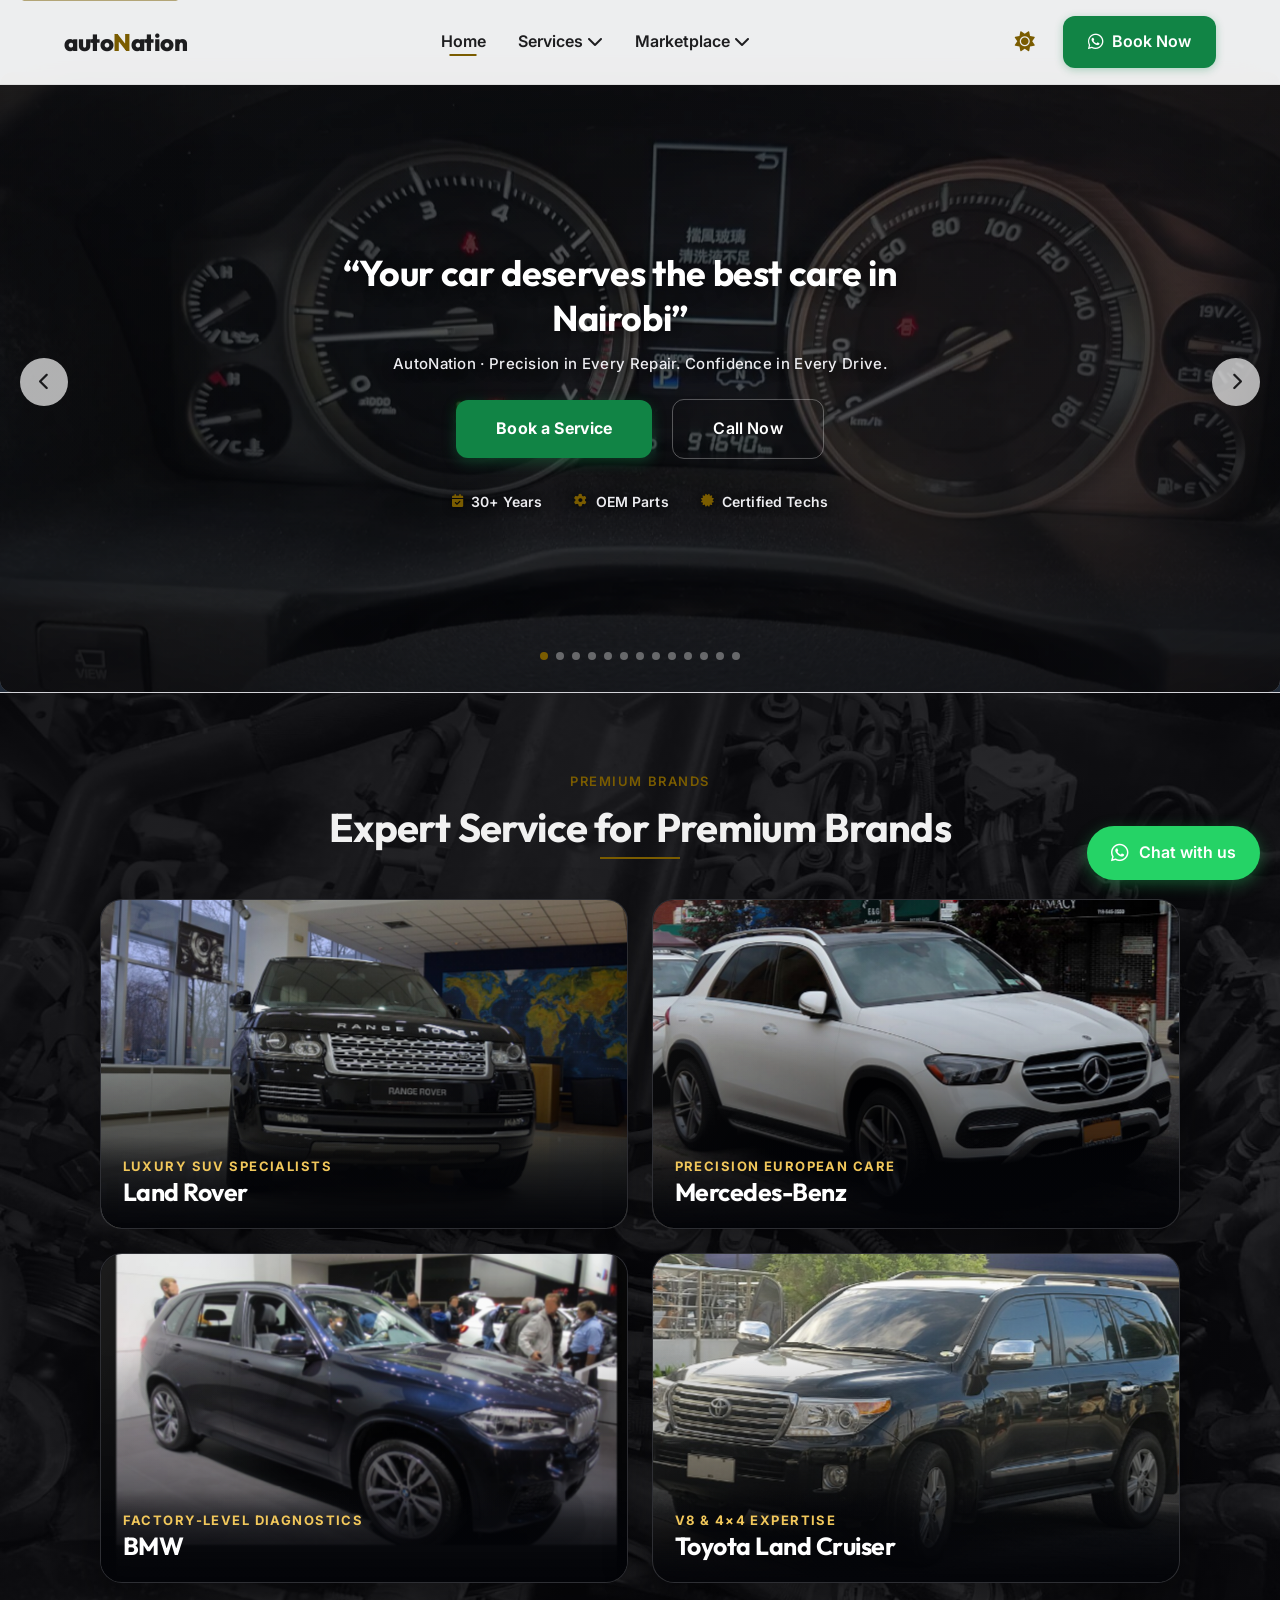
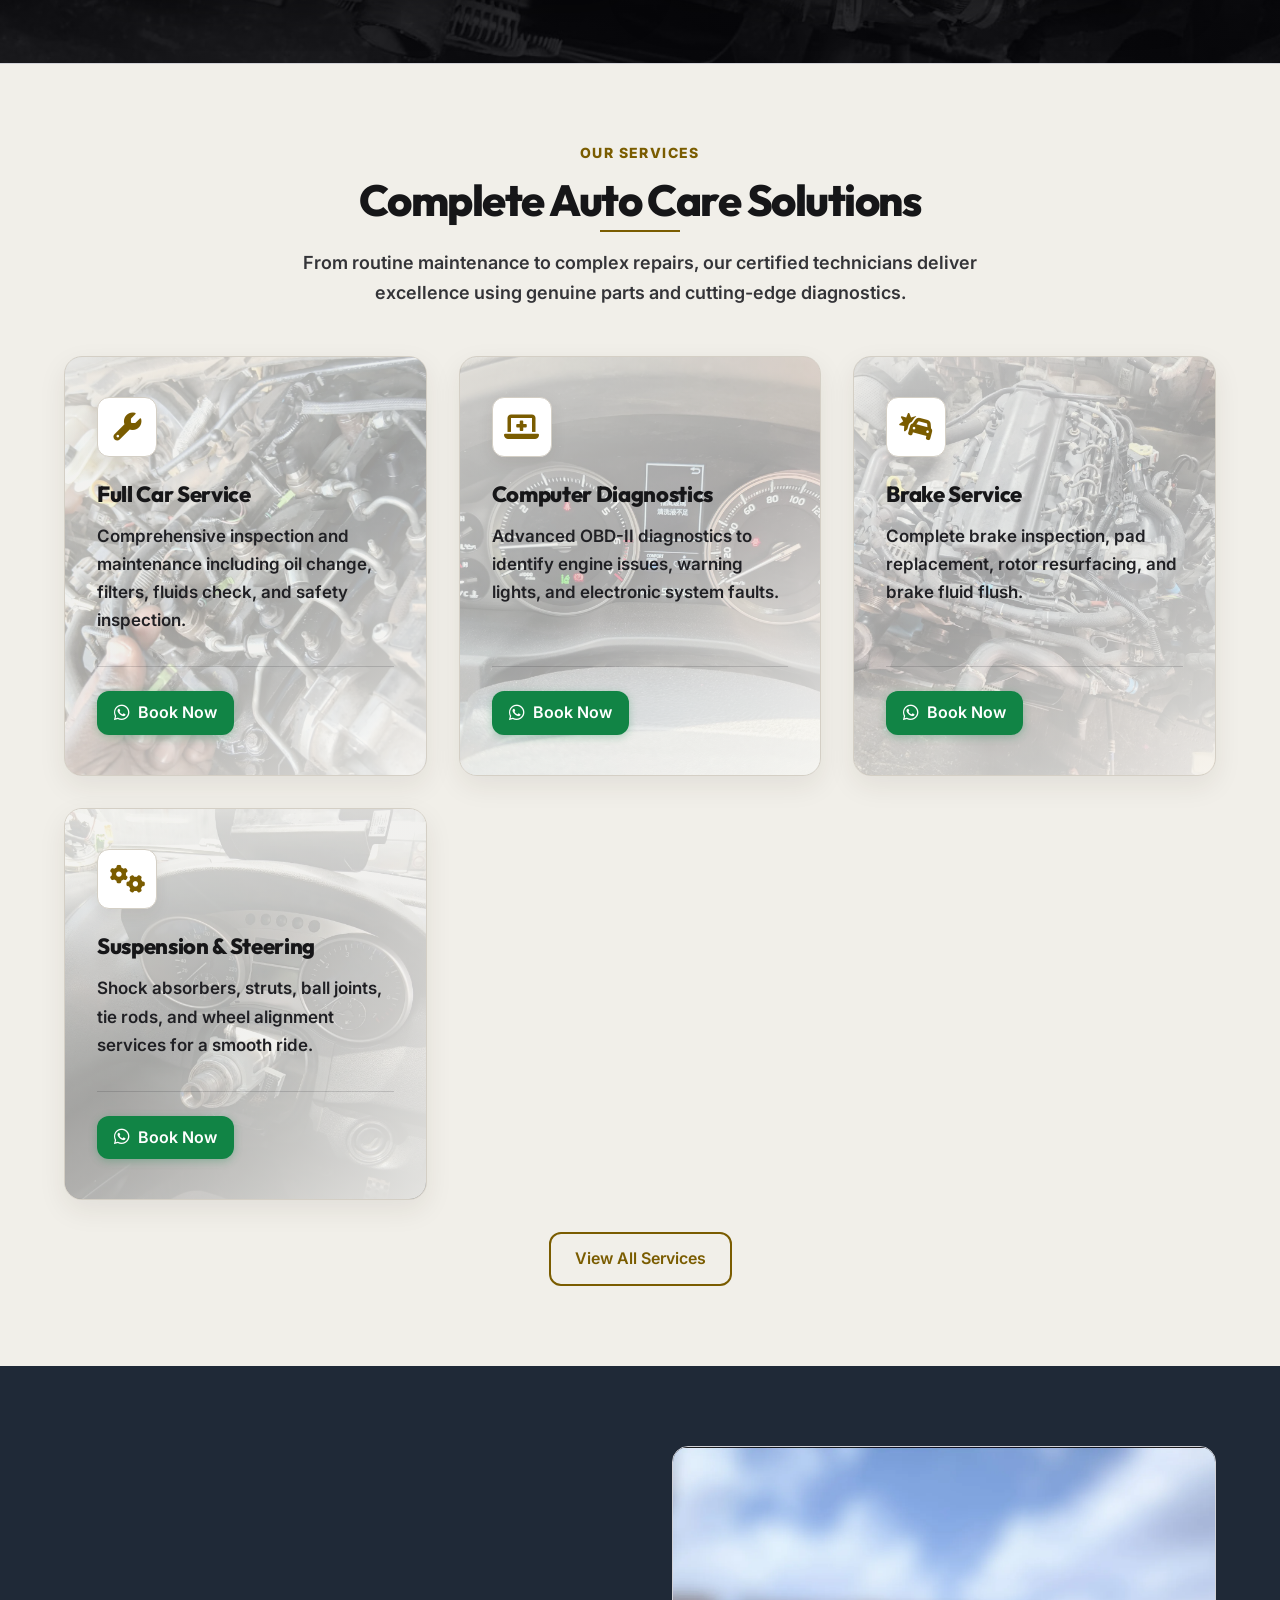
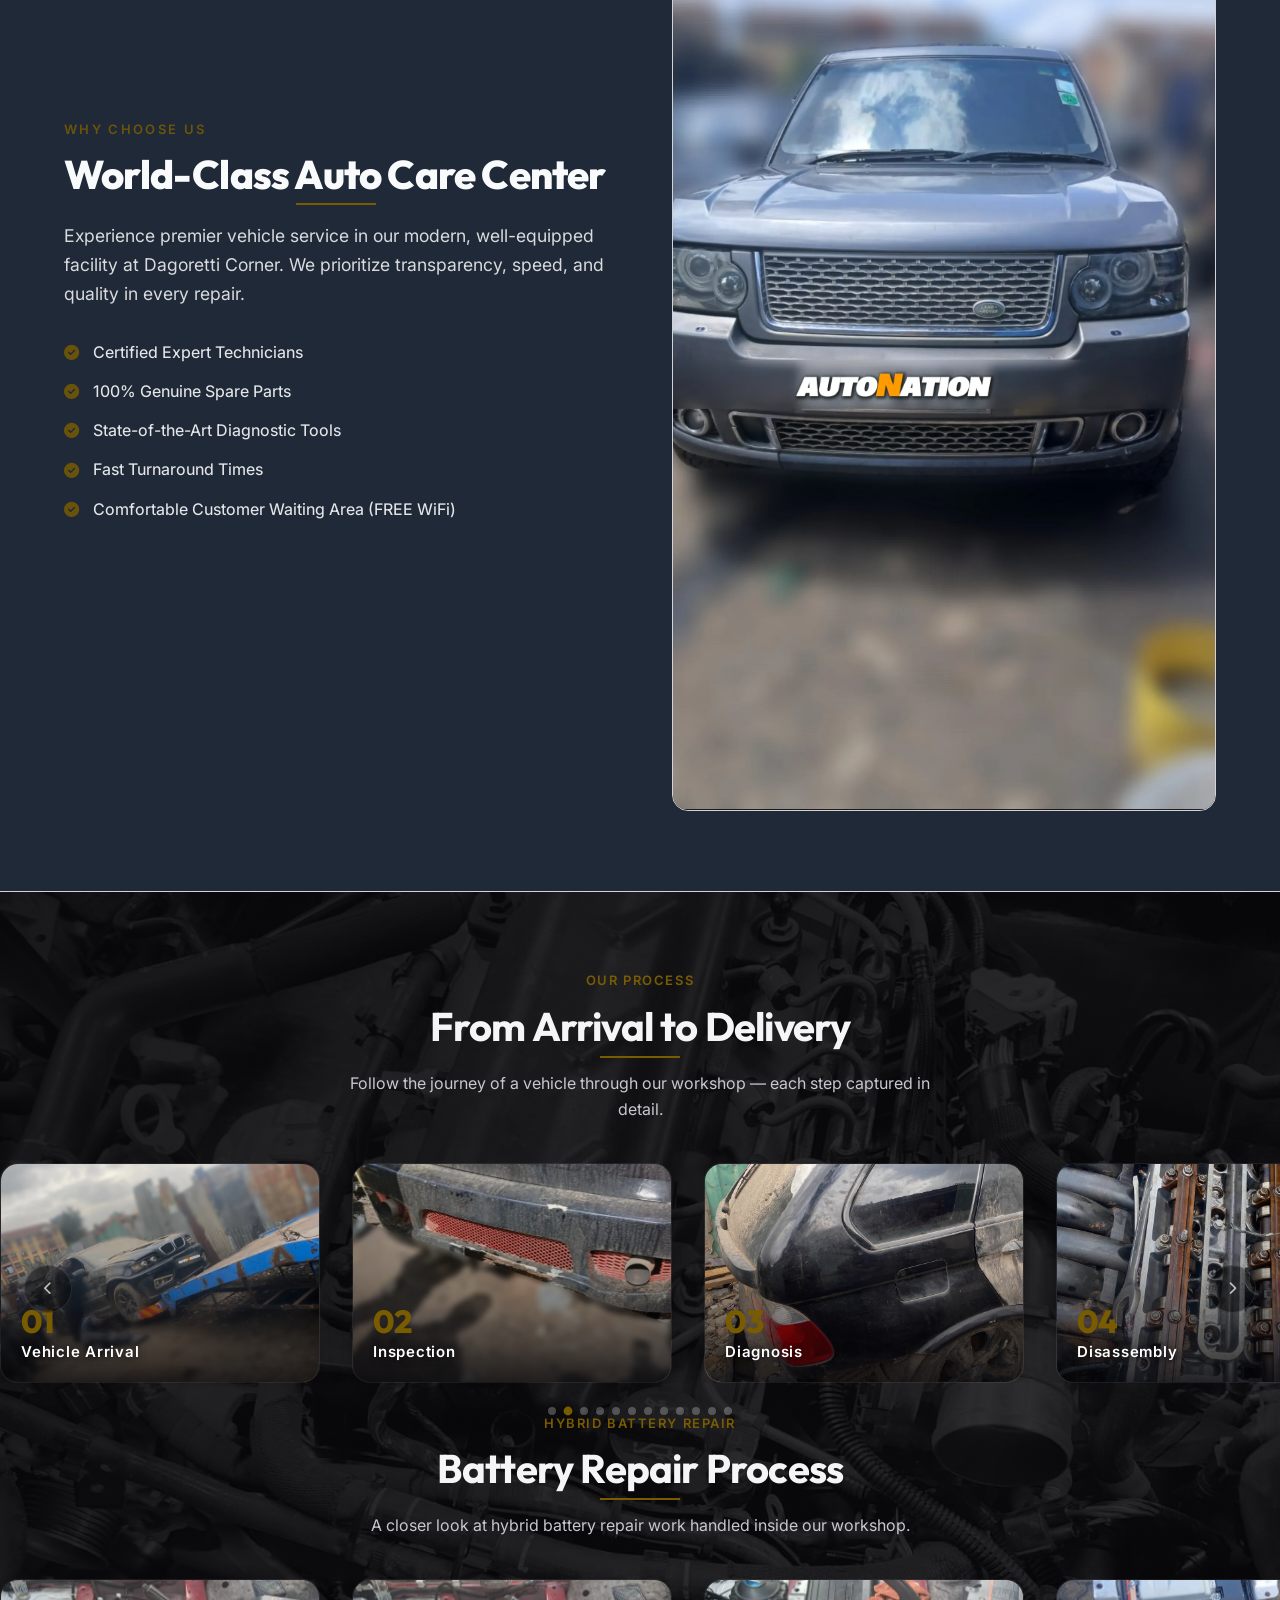
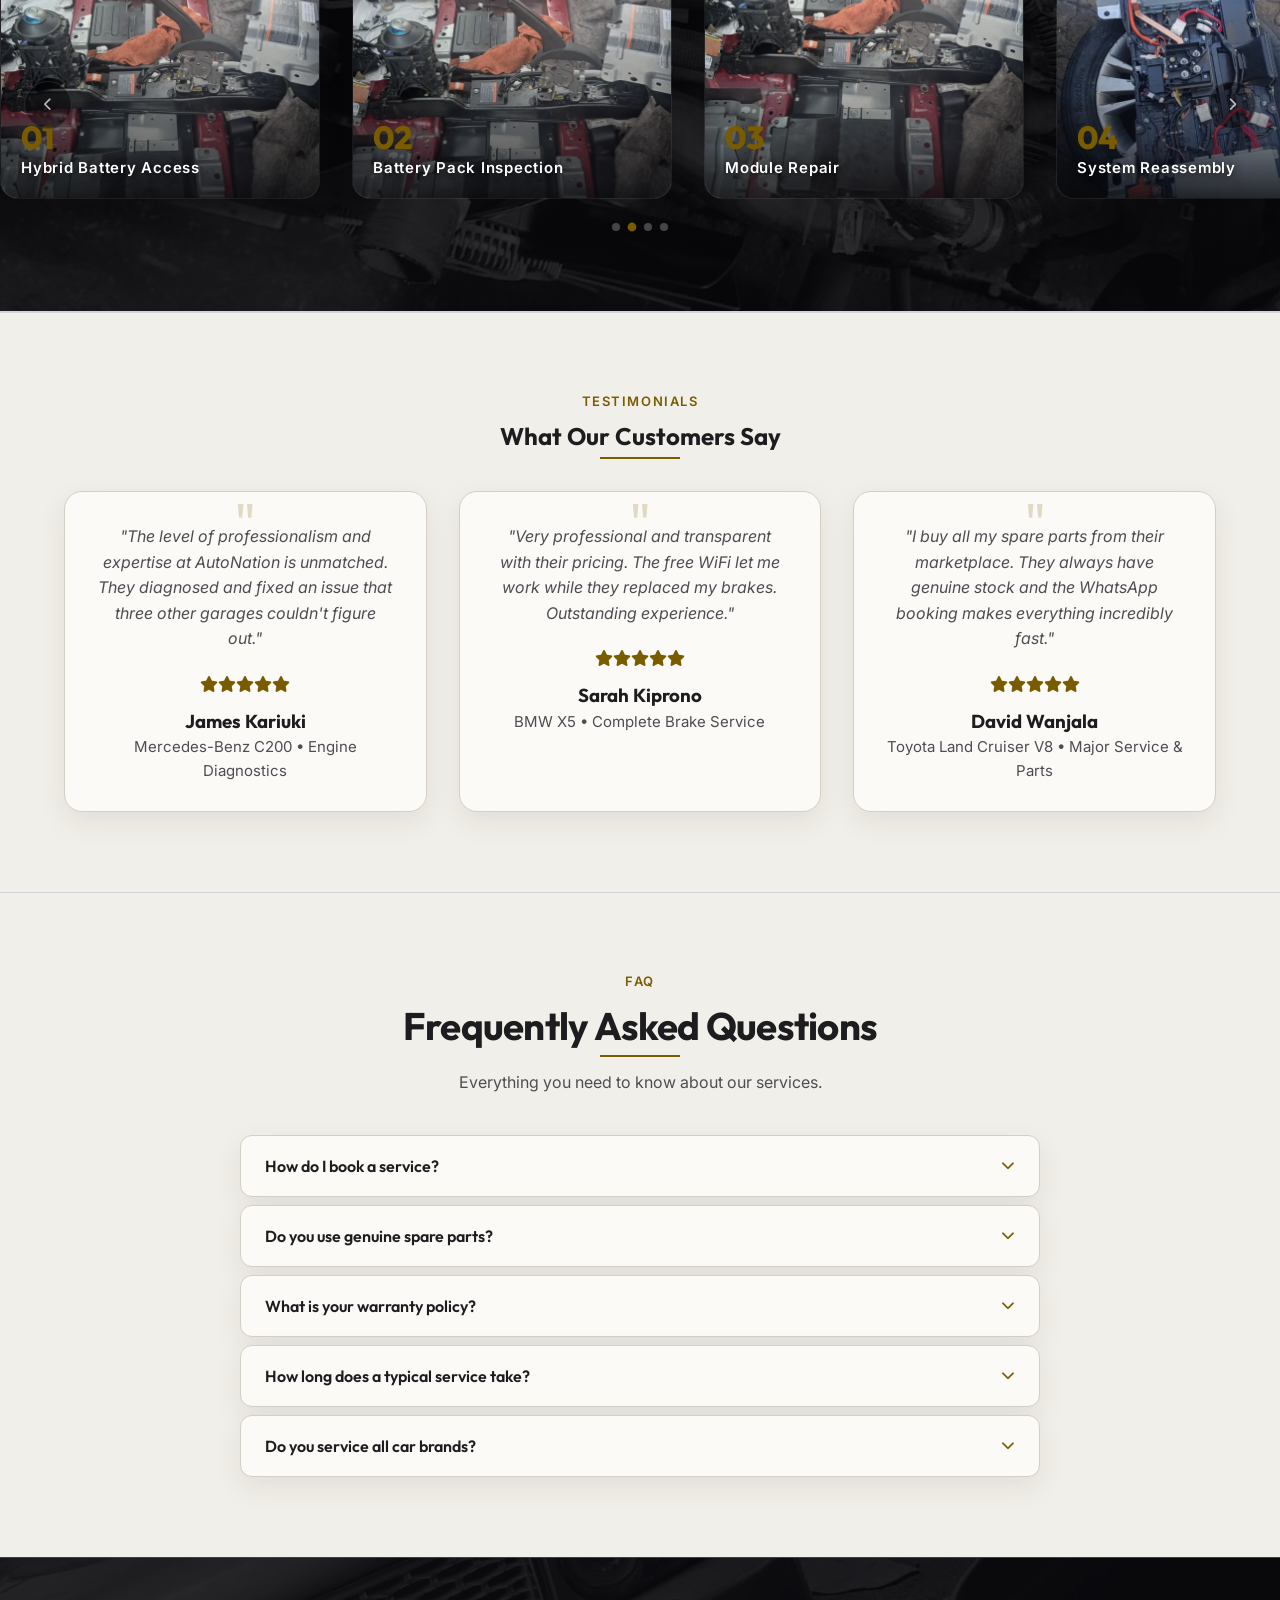
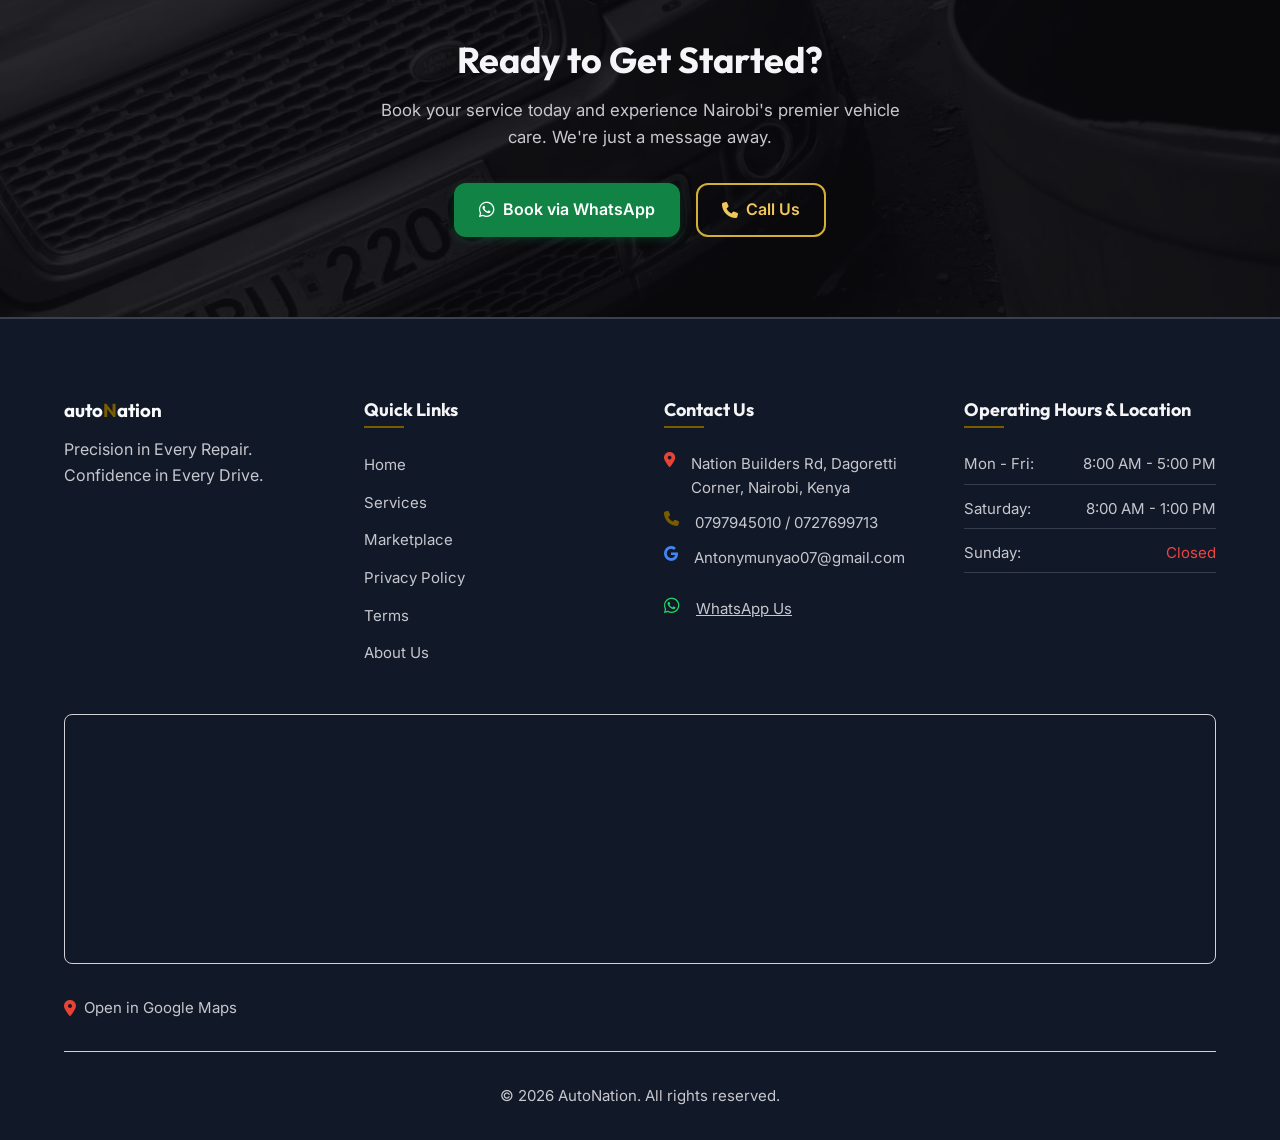
==== commit 59de2e4e: "Prepare audited AutoNation Worker static-site preview" ====
--- a/index.html
+++ b/index.html
@@ -5,37 +5,43 @@
     <meta charset="UTF-8">
     <meta name="viewport" content="width=device-width, initial-scale=1.0">
     <meta name="theme-color" content="#0F0F13">
-    <title>AutoNation | Premier Vehicle Care</title>
-    <link rel="icon" href="data:,">
+    <title>AutoNation Garage | Premier Vehicle Care in Nairobi</title>
+    <link rel="icon" type="image/svg+xml" href="assets/icons/favicon.svg">
+    <link rel="icon" type="image/png" sizes="32x32" href="assets/icons/favicon-32x32.png">
+    <link rel="apple-touch-icon" sizes="180x180" href="assets/icons/apple-touch-icon.png">
     <meta name="description"
 content="Nairobi's premier destination for vehicle maintenance since 1979. Complete auto care solutions at Dagoretti Corner.">
 
     <!-- Canonical URL -->
-    <link rel="canonical" href="https://autonation.co.ke/">
+    <link rel="canonical" href="https://autonationgarage.com/">
 
     <!-- Open Graph -->
     <meta property="og:type" content="website">
-    <meta property="og:url" content="https://autonation.co.ke/">
-    <meta property="og:title" content="AutoNation | Premier Vehicle Care">
+    <meta property="og:url" content="https://autonationgarage.com/">
+    <meta property="og:title" content="AutoNation Garage | Premier Vehicle Care in Nairobi">
     <meta property="og:description" content="Nairobi's premier destination for vehicle maintenance since 1979. Complete auto care solutions at Dagoretti Corner.">
-    <meta property="og:image" content="https://autonation.co.ke/assets/images/hero-diagnostic-1-optimized.webp">
+    <meta property="og:image" content="https://autonationgarage.com/assets/images/hero-diagnostic-1-optimized.webp">
+    <meta property="og:image:width" content="1200">
+    <meta property="og:image:height" content="900">
+    <meta property="og:image:alt" content="AutoNation Garage technician performing a vehicle diagnostic inspection">
     <meta property="og:locale" content="en_KE">
-    <meta property="og:site_name" content="AutoNation">
+    <meta property="og:site_name" content="AutoNation Garage">
 
     <!-- Twitter Card -->
     <meta name="twitter:card" content="summary_large_image">
-    <meta name="twitter:title" content="AutoNation | Premier Vehicle Care">
+    <meta name="twitter:title" content="AutoNation Garage | Premier Vehicle Care in Nairobi">
     <meta name="twitter:description" content="Nairobi's premier destination for vehicle maintenance since 1979. Complete auto care solutions at Dagoretti Corner.">
-    <meta name="twitter:image" content="https://autonation.co.ke/assets/images/hero-diagnostic-1-optimized.webp">
+    <meta name="twitter:image" content="https://autonationgarage.com/assets/images/hero-diagnostic-1-optimized.webp">
+    <meta name="twitter:image:alt" content="AutoNation Garage technician performing a vehicle diagnostic inspection">
 
     <!-- JSON-LD LocalBusiness Schema -->
     <script type="application/ld+json">
     {
         "@context": "https://schema.org",
         "@type": "AutoRepair",
-        "name": "AutoNation",
-        "image": "https://autonation.co.ke/assets/images/hero-diagnostic-1-optimized.webp",
-        "url": "https://autonation.co.ke/",
+        "name": "AutoNation Garage",
+        "image": "https://autonationgarage.com/assets/images/hero-diagnostic-1-optimized.webp",
+        "url": "https://autonationgarage.com/",
         "telephone": "+254797945010",
         "email": "Antonymunyao07@gmail.com",
         "description": "Nairobi's premier destination for vehicle maintenance since 1979. Complete auto care solutions at Dagoretti Corner.",
@@ -58,7 +64,7 @@
     {
         "@context": "https://schema.org",
         "@type": "ItemList",
-        "name": "AutoNation Services",
+        "name": "AutoNation Garage Services",
         "description": "Complete auto care solutions including engine repair, brake service, computer diagnostics, suspension, and more.",
         "itemListElement": [
             { "@type": "Service", "position": 1, "name": "Full Car Service" },
@@ -96,23 +102,15 @@
 
     <link rel="stylesheet" href="styles.css">
     <link rel="stylesheet" href="https://cdnjs.cloudflare.com/ajax/libs/font-awesome/6.5.2/css/all.min.css" media="print" onload="this.media='all'">
-    <link href="https://fonts.googleapis.com/css2?family=Inter:wght@300;400;600;800&family=Outfit:wght@700&display=swap" rel="stylesheet" media="print" onload="this.media='all'">
+    <link href="https://fonts.googleapis.com/css2?family=Inter:wght@300;400;500;600;700;800&family=Outfit:wght@600;700;800&display=swap" rel="stylesheet" media="print" onload="this.media='all'">
     <noscript>
         <link rel="stylesheet" href="https://cdnjs.cloudflare.com/ajax/libs/font-awesome/6.5.2/css/all.min.css">
-        <link href="https://fonts.googleapis.com/css2?family=Inter:wght@300;400;600;800&family=Outfit:wght@700&display=swap" rel="stylesheet">
+        <link href="https://fonts.googleapis.com/css2?family=Inter:wght@300;400;500;600;700;800&family=Outfit:wght@600;700;800&display=swap" rel="stylesheet">
     </noscript>
-    <script>
-        if (location.hostname === 'autonation.co.ke' || location.hostname === 'www.autonation.co.ke') {
-            const analyticsScript = document.createElement('script');
-            analyticsScript.defer = true;
-            analyticsScript.dataset.domain = 'autonation.co.ke';
-            analyticsScript.src = 'https://plausible.io/js/script.js';
-            document.head.appendChild(analyticsScript);
-        }
-    </script>
+    <link rel="manifest" href="site.webmanifest">
 </head>
 
-<body>
+<body class="home-page">
     <!-- Skip to Content -->
     <a href="#main-content" class="skip-link">Skip to Content</a>
 
@@ -302,7 +300,7 @@
             </div>
             <!-- Slide 8 - Presenter -->
             <div class="slide">
-                <img class="full-banner-img" src="[data-uri]" data-src="assets/images/hero-car-2.webp" alt="Car exterior shot" loading="lazy" width="1200" height="1600">
+                <img class="full-banner-img" src="[data-uri]" data-src="assets/images/transform/07-assembly.jpg" alt="Technician installing genuine automotive parts" loading="lazy" width="1200" height="1600">
                 <div class="slide-overlay-bg"></div>
                 <div class="slide-overlay">
                     <p class="slide-overlay-text">&ldquo;Genuine parts. Transparent pricing. Always.&rdquo;</p>
@@ -338,7 +336,7 @@
             </div>
             <!-- Slide 10 - Presenter -->
             <div class="slide">
-                <img class="full-banner-img" src="[data-uri]" data-src="assets/images/refined-car-4.webp" alt="Refined car exterior - showroom quality" loading="lazy" width="1200" height="1600">
+                <img class="full-banner-img" src="[data-uri]" data-src="assets/images/car-4-refined.webp" alt="Refined car exterior - showroom quality" loading="lazy" width="1200" height="1600">
                 <div class="slide-overlay-bg"></div>
                 <div class="slide-overlay">
                     <p class="slide-overlay-text">&ldquo;Premier auto care at Dagoretti Corner since 1979&rdquo;</p>
@@ -443,7 +441,69 @@
                 <span class="sub-heading text-accent">Premium Brands</span>
                 <h2 class="section-reveal line-wipe">Expert Service for Premium Brands</h2>
             </div>
-            <div class="marquee-track" role="list" aria-label="Premium automotive brands we service">
+            <div class="premium-brands-grid" role="list" aria-label="Featured premium automotive brands we service">
+                <article class="premium-brand-tile" role="listitem" style="--zoom-delay: 0s;">
+                    <img
+                        class="premium-brand-tile__image premium-brand-tile__image--land-rover"
+                        src="assets/images/premium-brands/land-rover-range-rover.jpg"
+                        alt="Front view of a black Range Rover"
+                        width="1280"
+                        height="848"
+                        loading="lazy"
+                        decoding="async">
+                    <div class="premium-brand-tile__overlay">
+                        <span class="premium-brand-tile__eyebrow">Luxury SUV Specialists</span>
+                        <h3>Land Rover</h3>
+                    </div>
+                </article>
+
+                <article class="premium-brand-tile" role="listitem" style="--zoom-delay: -3.5s;">
+                    <img
+                        class="premium-brand-tile__image premium-brand-tile__image--mercedes"
+                        src="assets/images/premium-brands/mercedes-benz-gle.jpg"
+                        alt="Front three-quarter view of a white Mercedes-Benz GLE"
+                        width="960"
+                        height="583"
+                        loading="lazy"
+                        decoding="async">
+                    <div class="premium-brand-tile__overlay">
+                        <span class="premium-brand-tile__eyebrow">Precision European Care</span>
+                        <h3>Mercedes-Benz</h3>
+                    </div>
+                </article>
+
+                <article class="premium-brand-tile" role="listitem" style="--zoom-delay: -7s;">
+                    <img
+                        class="premium-brand-tile__image premium-brand-tile__image--bmw"
+                        src="assets/images/premium-brands/bmw-x5-plate-free.jpg"
+                        alt="Clear front three-quarter view of a dark blue BMW X5 without a number plate"
+                        width="1270"
+                        height="720"
+                        loading="lazy"
+                        decoding="async">
+                    <div class="premium-brand-tile__overlay">
+                        <span class="premium-brand-tile__eyebrow">Factory-Level Diagnostics</span>
+                        <h3>BMW</h3>
+                    </div>
+                </article>
+
+                <article class="premium-brand-tile" role="listitem" style="--zoom-delay: -10.5s;">
+                    <img
+                        class="premium-brand-tile__image premium-brand-tile__image--toyota"
+                        src="assets/images/premium-brands/toyota-land-cruiser-v8.jpg"
+                        alt="Front three-quarter view of a black Toyota Land Cruiser V8"
+                        width="960"
+                        height="540"
+                        loading="lazy"
+                        decoding="async">
+                    <div class="premium-brand-tile__overlay">
+                        <span class="premium-brand-tile__eyebrow">V8 &amp; 4×4 Expertise</span>
+                        <h3>Toyota Land Cruiser</h3>
+                    </div>
+                </article>
+            </div>
+            <!-- Original marquee preserved locally for rollback; hidden from the redesigned homepage. -->
+            <div class="marquee-track" role="list" aria-label="Premium automotive brands we service" hidden aria-hidden="true">
                 <div class="marquee-content">
                     <!-- Set A -->
                     <!-- Toyota -->
@@ -856,7 +916,7 @@
                 </div>
                 <div class="process-card" style="--step-color: #d4af37;">
                     <div class="process-card__bg">
-                        <img src="assets/images/transform/2.webp" alt="" loading="lazy">
+                        <img src="assets/images/refined-car-2.webp" alt="" loading="lazy">
                     </div>
                     <div class="process-card__overlay"></div>
                     <div class="process-card__body">
@@ -946,7 +1006,7 @@
                 </div>
                 <div class="process-card" style="--step-color: #d4af37;">
                     <div class="process-card__bg">
-                        <img src="assets/images/transform/11.webp" alt="" loading="lazy">
+                        <img src="assets/images/refined-car-2.webp" alt="" loading="lazy">
                     </div>
                     <div class="process-card__overlay"></div>
                     <div class="process-card__body">
--- a/styles.css
+++ b/styles.css
@@ -137,11 +137,11 @@
 }
 
 [data-theme="light"] .service-card__bg {
-    background-size: 50% auto;
-    background-position: bottom right;
+    background-size: cover;
+    background-position: center;
     background-repeat: no-repeat;
-    filter: brightness(1.8) contrast(0.7) sepia(0.7) saturate(2);
-    opacity: 0.22;
+    filter: saturate(0.82) contrast(1.02) brightness(0.92);
+    opacity: 0.58;
     mix-blend-mode: normal;
 }
 
@@ -1378,7 +1378,7 @@
     position: relative;
     overflow: hidden;
     background-color: #050508;
-    background-image: url('assets/images/hero-engine-1.jpg');
+    background-image: url('assets/images/hero-engine-1.webp');
     background-size: cover;
     background-position: center;
     background-blend-mode: luminosity;
@@ -1408,6 +1408,116 @@
 .brands-section .section-header h2 {
     font-size: 2.5rem;
     color: #f1f1f1;
+}
+
+/* --- Featured Premium Brands: fixed 2 × 2 image grid --- */
+.premium-brands-grid {
+    width: min(100%, 1080px);
+    margin: 0 auto;
+    display: grid;
+    grid-template-columns: repeat(2, minmax(0, 1fr));
+    gap: clamp(0.75rem, 2vw, 1.5rem);
+}
+
+.premium-brand-tile {
+    position: relative;
+    min-width: 0;
+    aspect-ratio: 16 / 10;
+    overflow: hidden;
+    isolation: isolate;
+    border-radius: clamp(14px, 2vw, 22px);
+    border: 1px solid rgba(255, 255, 255, 0.12);
+    background: #111218;
+    box-shadow: 0 18px 45px rgba(0, 0, 0, 0.34);
+}
+
+.premium-brand-tile::after {
+    content: '';
+    position: absolute;
+    inset: 0;
+    z-index: 1;
+    pointer-events: none;
+    background:
+        linear-gradient(180deg, rgba(3, 4, 8, 0.02) 28%, rgba(3, 4, 8, 0.88) 100%),
+        linear-gradient(120deg, rgba(255, 255, 255, 0.08), transparent 38%);
+}
+
+.premium-brand-tile__image {
+    width: 100%;
+    height: 100%;
+    display: block;
+    object-fit: cover;
+    object-position: center;
+    filter: saturate(0.9) contrast(1.04);
+    transform: scale(1.01);
+    animation: premiumBrandZoom 14s ease-in-out var(--zoom-delay, 0s) infinite alternate;
+    will-change: transform;
+}
+
+.premium-brand-tile__image--land-rover {
+    object-position: center 58%;
+}
+
+.premium-brand-tile__image--mercedes {
+    object-position: center 55%;
+}
+
+.premium-brand-tile__image--bmw {
+    object-position: center 48%;
+}
+
+.premium-brand-tile__image--toyota {
+    object-position: center 54%;
+}
+
+.premium-brand-tile__overlay {
+    position: absolute;
+    inset: auto 0 0;
+    z-index: 2;
+    padding: clamp(0.75rem, 2vw, 1.35rem);
+    color: #fff;
+}
+
+.premium-brand-tile__eyebrow {
+    display: block;
+    margin-bottom: 0.25rem;
+    color: #f1c75b;
+    font-size: clamp(0.52rem, 1.2vw, 0.72rem);
+    font-weight: 700;
+    line-height: 1.25;
+    letter-spacing: 0.11em;
+    text-transform: uppercase;
+}
+
+.premium-brand-tile h3 {
+    margin: 0;
+    color: #fff;
+    font-family: 'Outfit', 'Inter', sans-serif;
+    font-size: clamp(0.9rem, 2.1vw, 1.55rem);
+    line-height: 1.08;
+    letter-spacing: -0.02em;
+    text-wrap: balance;
+}
+
+.premium-brands-credit {
+    display: block;
+    width: fit-content;
+    margin: 0.85rem auto 0;
+    color: rgba(255, 255, 255, 0.56);
+    font-size: 0.68rem;
+    letter-spacing: 0.04em;
+    text-decoration: none;
+    transition: color 0.2s ease;
+}
+
+.premium-brands-credit:hover,
+.premium-brands-credit:focus-visible {
+    color: #fff;
+}
+
+@keyframes premiumBrandZoom {
+    from { transform: scale(1.01); }
+    to { transform: scale(1.075); }
 }
 
 /* --- Marquee Track & Edge Fade --- */
@@ -1562,6 +1672,8 @@
     .brands-section { padding: 3rem 0; }
     .brands-section .section-header { margin-bottom: 2rem; }
     .brands-section .section-header h2 { font-size: 1.75rem; }
+    .premium-brands-grid { gap: 0.75rem; }
+    .premium-brand-tile { aspect-ratio: 4 / 3; }
     .brand-card { width: 195px; height: 150px; }
     .marquee-content { gap: 2rem; }
     .brand-card__logo { height: 36px; max-width: 85px; }
@@ -1571,6 +1683,10 @@
 @media (max-width: 480px) {
     .brands-section { padding: 2.5rem 0; }
     .brands-section .section-header h2 { font-size: 1.35rem; }
+    .premium-brands-grid { gap: 0.6rem; }
+    .premium-brand-tile { border-radius: 12px; }
+    .premium-brand-tile__overlay { padding: 0.65rem; }
+    .premium-brand-tile__eyebrow { letter-spacing: 0.075em; }
     .brand-card { width: 160px; height: 130px; }
     .marquee-content { gap: 1.5rem; }
     .brand-card__logo { height: 30px; max-width: 70px; }
@@ -1634,6 +1750,45 @@
     overflow: hidden;
 }
 
+.service-card {
+    display: flex;
+    flex-direction: column;
+    min-height: 340px;
+    isolation: isolate;
+}
+
+.service-card::after {
+    content: '';
+    position: absolute;
+    inset: 0;
+    z-index: 1;
+    pointer-events: none;
+    background: linear-gradient(
+        145deg,
+        rgba(15, 15, 19, 0.72) 0%,
+        rgba(15, 15, 19, 0.52) 45%,
+        rgba(15, 15, 19, 0.88) 100%
+    );
+}
+
+[data-theme="light"] .service-card::after {
+    background: linear-gradient(
+        145deg,
+        rgba(255, 255, 255, 0.64) 0%,
+        rgba(255, 255, 255, 0.42) 45%,
+        rgba(255, 255, 255, 0.86) 100%
+    );
+}
+
+.service-card > :not(.service-card__bg) {
+    position: relative;
+    z-index: 2;
+}
+
+.service-card.glass-panel::before {
+    z-index: 3;
+}
+
 
 @media (hover: hover) {
     .btn-primary:hover {
@@ -1665,7 +1820,9 @@
         transform: scale(1.05);
     }
     .service-card:hover .service-card__bg {
-        opacity: 0.55;
+        opacity: 0.66;
+        filter: saturate(0.96) contrast(1.08);
+        transform: scale(1.04);
     }
     .glass-panel:hover .btn-icon i {
         transform: translateX(4px);
@@ -1758,14 +1915,18 @@
 .service-card__bg {
     position: absolute;
     inset: 0;
-    z-index: -1;
+    z-index: 0;
     background-size: cover;
-    background-position: bottom right;
+    background-position: center;
     background-repeat: no-repeat;
-    filter: grayscale(1) blur(1px);
-    opacity: 0.4;
+    filter: saturate(0.86) contrast(1.04);
+    opacity: 0.54;
+    transform: scale(1.01);
     pointer-events: none;
-    transition: opacity 0.35s var(--ease-apple);
+    transition:
+        opacity 0.35s var(--ease-apple),
+        filter 0.35s var(--ease-apple),
+        transform 0.55s var(--ease-apple);
 }
 
 .service-footer {
@@ -1892,7 +2053,7 @@
     position: relative;
     overflow: hidden;
     background-color: #050508;
-    background-image: url('assets/images/hero-engine-1.jpg');
+    background-image: url('assets/images/hero-engine-1.webp');
     background-size: cover;
     background-position: center;
     background-blend-mode: luminosity;
@@ -2200,7 +2361,7 @@
     padding: 5rem 0;
     position: relative;
     overflow: hidden;
-    background-image: url('assets/images/hero-engine-1.jpg');
+    background-image: url('assets/images/hero-engine-1.webp');
     background-size: cover;
     background-position: center;
     background-attachment: fixed;
@@ -2978,8 +3139,9 @@
     .section-header h2 { font-size: 1.75rem; }
     .sub-heading { font-size: 0.7rem; }
     .services-grid { grid-template-columns: 1fr; }
+    .service-card { min-height: 320px; }
     .service-card__bg {
-        opacity: 0.35;
+        opacity: 0.5;
     }
     .guarantee-grid,
     .categories-grid { grid-template-columns: repeat(2, 1fr); gap: 1rem; }
@@ -3020,3 +3182,589 @@
     .section-header h2 { font-size: 1.5rem; }
     .container { padding: 0 1rem; }
 }
+
+/* =========================================
+   READABILITY SYSTEM — Website-wide
+   Keeps text legible across themes, images,
+   touch devices, and narrow viewports.
+========================================= */
+:root {
+    --font-body-readable: 1rem;
+    --font-supporting-readable: 0.9375rem;
+    --font-label-readable: 0.8125rem;
+    --font-button-readable: 0.9375rem;
+    --photo-text-primary: #FFFFFF;
+    --photo-text-secondary: #ECECF0;
+    --dark-surface-text: #F5F5F7;
+    --dark-surface-muted: #C7C7CE;
+    --dark-surface-bg: #0B0B0F;
+}
+
+body {
+    font-size: var(--font-body-readable);
+}
+
+p,
+li {
+    overflow-wrap: break-word;
+}
+
+.section-header > p,
+.split-content > p,
+.hero-description {
+    line-height: 1.65;
+}
+
+.section-header > p {
+    max-width: 62ch;
+    margin-left: auto;
+    margin-right: auto;
+}
+
+.sub-heading {
+    font-size: var(--font-label-readable);
+    line-height: 1.35;
+    letter-spacing: 0.12em;
+}
+
+.badge {
+    font-size: var(--font-label-readable);
+}
+
+/* Stable text contrast over all carousel photographs */
+.slide-overlay-bg,
+[data-theme="light"] .slide-overlay-bg {
+    background:
+        linear-gradient(180deg, rgba(5, 5, 8, 0.24) 0%, rgba(5, 5, 8, 0.58) 100%),
+        radial-gradient(ellipse at center, rgba(5, 5, 8, 0.42) 0%, rgba(5, 5, 8, 0.82) 100%);
+}
+
+.slide-overlay-text,
+[data-theme="light"] .slide-overlay-text {
+    color: var(--photo-text-primary);
+    text-shadow: 0 2px 18px rgba(0, 0, 0, 0.72);
+}
+
+.slide-overlay-sub,
+[data-theme="light"] .slide-overlay-sub {
+    color: var(--photo-text-secondary);
+    font-size: clamp(var(--font-supporting-readable), 1.15vw, 1.05rem);
+    font-weight: 500;
+    text-shadow: 0 2px 12px rgba(0, 0, 0, 0.78);
+}
+
+.slide-trust span,
+[data-theme="light"] .slide-trust span {
+    color: var(--photo-text-secondary);
+    font-size: 0.875rem;
+    font-weight: 600;
+    text-shadow: 0 1px 8px rgba(0, 0, 0, 0.85);
+}
+
+.full-banner-section .btn-primary,
+.full-banner-section .btn-outline {
+    font-size: max(var(--font-button-readable), 1rem);
+}
+
+/* Page heroes remain readable regardless of the active theme */
+.hero-description {
+    color: var(--photo-text-primary);
+    opacity: 1;
+    font-weight: 500;
+    text-shadow: 0 2px 12px rgba(0, 0, 0, 0.75);
+}
+
+.hero .text-accent,
+[data-theme="light"] .hero .text-accent {
+    color: #D4AF37 !important;
+}
+
+/* Premium brand captions */
+.premium-brand-tile__overlay {
+    background: linear-gradient(to top, rgba(3, 4, 8, 0.94) 0%, rgba(3, 4, 8, 0.5) 68%, transparent 100%);
+}
+
+.premium-brand-tile__eyebrow {
+    font-size: clamp(0.75rem, 1.2vw, 0.8125rem);
+    line-height: 1.35;
+}
+
+/* Service-card photography is decorative; text always wins */
+.service-card::after {
+    background: linear-gradient(
+        145deg,
+        rgba(10, 10, 14, 0.78) 0%,
+        rgba(10, 10, 14, 0.66) 48%,
+        rgba(10, 10, 14, 0.93) 100%
+    );
+}
+
+.service-card p {
+    color: var(--photo-text-secondary);
+    font-size: var(--font-body-readable);
+    line-height: 1.65;
+    font-weight: 450;
+    text-shadow: 0 1px 8px rgba(0, 0, 0, 0.72);
+}
+
+.service-card .service-footer {
+    border-top-color: rgba(255, 255, 255, 0.2);
+}
+
+[data-theme="light"] .service-card::after {
+    background: linear-gradient(
+        145deg,
+        rgba(255, 255, 255, 0.88) 0%,
+        rgba(255, 255, 255, 0.76) 48%,
+        rgba(255, 255, 255, 0.96) 100%
+    );
+}
+
+[data-theme="light"] .service-card p {
+    color: #29292D;
+    text-shadow: none;
+}
+
+[data-theme="light"] .service-card .service-footer {
+    border-top-color: rgba(29, 29, 31, 0.16);
+}
+
+/* Process and final CTA are intentional dark photo surfaces in both themes */
+[data-theme="light"] .process-section {
+    background: #050508 url('assets/images/hero-engine-1.webp') center / cover no-repeat;
+}
+
+[data-theme="light"] .process-section::before {
+    display: block;
+}
+
+.process-section .section-header h2,
+[data-theme="light"] .process-section .section-header h2,
+.cta-section h2,
+[data-theme="light"] .cta-section h2 {
+    color: var(--dark-surface-text);
+}
+
+.process-section .section-header p,
+[data-theme="light"] .process-section .section-header p,
+.cta-section p,
+[data-theme="light"] .cta-section p {
+    color: var(--dark-surface-muted);
+    opacity: 1;
+}
+
+.process-section .sub-heading,
+.categories-section .sub-heading,
+[data-theme="light"] .process-section .sub-heading,
+[data-theme="light"] .categories-section .sub-heading {
+    color: #D4AF37;
+}
+
+.process-card__title {
+    color: var(--photo-text-primary);
+    font-size: var(--font-supporting-readable);
+    font-weight: 600;
+    text-shadow: 0 1px 8px rgba(0, 0, 0, 0.85);
+}
+
+.cta-section,
+[data-theme="light"] .cta-section {
+    background: var(--dark-surface-bg);
+}
+
+.cta-section .btn-outline,
+[data-theme="light"] .cta-section .btn-outline {
+    color: #F1C75B;
+    border-color: #D4AF37;
+}
+
+[data-theme="light"] .cta-bg {
+    filter: grayscale(1) brightness(0.72) contrast(1.08);
+    opacity: 0.16;
+}
+
+/* Supporting card and accordion copy */
+.testimonial-card .service-meta,
+.guarantee-card p,
+.category-card p,
+.review-card p {
+    font-size: var(--font-supporting-readable);
+    line-height: 1.6;
+}
+
+.faq-answer {
+    font-size: var(--font-body-readable);
+}
+
+/* Marketplace feature details no longer rely on inline tiny text */
+.marketplace-page .product-feature {
+    margin-bottom: 0.25rem;
+    color: var(--text-muted);
+    font-size: var(--font-supporting-readable);
+    line-height: 1.55;
+    text-align: left;
+}
+
+.marketplace-page .product-feature--last {
+    margin-bottom: 0.75rem;
+}
+
+/* Footer stays dark, so its text must not inherit light-theme gray tokens */
+.footer.dark-bg,
+[data-theme="light"] .footer.dark-bg {
+    background: #111827;
+    color: var(--dark-surface-text);
+}
+
+.footer .footer-col h4 {
+    color: var(--dark-surface-text);
+}
+
+.footer .footer-col a,
+.footer .contact-info li,
+.footer .hours-list li,
+.footer .map-open-link,
+.footer .footer-bottom {
+    color: var(--dark-surface-muted);
+    font-size: var(--font-supporting-readable);
+    line-height: 1.55;
+}
+
+.footer .text-gray {
+    color: var(--dark-surface-muted) !important;
+}
+
+.footer .hours-list li {
+    border-bottom-color: rgba(255, 255, 255, 0.16);
+}
+
+/* Long-form pages use a comfortable reading measure */
+.legal-page .container {
+    max-width: 780px;
+}
+
+.legal-page p,
+.legal-page li {
+    font-size: var(--font-body-readable);
+    line-height: 1.75;
+}
+
+@media (max-width: 768px) {
+    .section-header h2 {
+        line-height: 1.2;
+        text-wrap: balance;
+    }
+
+    .service-card {
+        min-height: 330px;
+    }
+
+    .process-card__title,
+    .category-card p,
+    .guarantee-card p,
+    .review-card p {
+        font-size: var(--font-supporting-readable);
+    }
+}
+
+@media (max-width: 480px) {
+    .slide-overlay {
+        gap: 0.5rem;
+    }
+
+    .slide-overlay-text {
+        max-width: 22ch;
+        font-size: clamp(1.2rem, 5.8vw, 1.5rem);
+        line-height: 1.2;
+    }
+
+    .slide-overlay-sub {
+        max-width: 32ch;
+        font-size: var(--font-supporting-readable);
+        line-height: 1.5;
+    }
+
+    .full-banner-section .btn-primary,
+    .full-banner-section .btn-outline {
+        min-height: 46px;
+        padding: 0.8rem 1.1rem;
+        font-size: var(--font-button-readable);
+    }
+
+    .sub-heading,
+    .badge {
+        font-size: var(--font-label-readable);
+    }
+
+    .section-header h2 {
+        font-size: clamp(1.625rem, 7vw, 1.9rem);
+    }
+
+    .section-header > p,
+    .glass-panel p,
+    .testimonial-card p,
+    .faq-answer,
+    .cta-section p {
+        font-size: var(--font-body-readable);
+    }
+}
+
+@media (max-width: 360px) {
+    .slide-overlay-text {
+        font-size: 1.125rem;
+    }
+
+    .slide-overlay-sub {
+        font-size: 0.875rem;
+    }
+
+    .full-banner-section .btn-primary,
+    .full-banner-section .btn-outline {
+        font-size: var(--font-button-readable);
+    }
+}
+
+/* =========================================
+   LIGHT THEME PANELS — Warm surface hierarchy
+   Scoped only to light-mode canvas and cards.
+========================================= */
+[data-theme="light"] {
+    --light-canvas-warm: #F1EFE9;
+    --light-panel-warm: #FBFAF7;
+    --light-panel-raised: #FFFFFF;
+    --light-border-warm: #D4CFC5;
+    --light-heading-strong: #1D1D1F;
+    --light-copy-strong: #4D4D52;
+    --light-panel-shadow: 0 10px 28px rgba(46, 40, 28, 0.08);
+    --light-panel-shadow-hover: 0 16px 36px rgba(46, 40, 28, 0.12);
+}
+
+/* Warm canvas replaces large, glaring white fields */
+[data-theme="light"] .services-section,
+[data-theme="light"] .testimonials-section,
+[data-theme="light"] .faq-section,
+[data-theme="light"] .reviews-section,
+[data-theme="light"] .guarantee-section,
+[data-theme="light"] .compatibility-section,
+[data-theme="light"] .legal-page {
+    background-color: var(--light-canvas-warm);
+}
+
+/* Ivory panels restore separation from their surrounding canvas */
+[data-theme="light"] .glass-panel,
+[data-theme="light"] .testimonial-card,
+[data-theme="light"] .guarantee-card,
+[data-theme="light"] .category-card,
+[data-theme="light"] .review-card,
+[data-theme="light"] .compatibility-item,
+[data-theme="light"] .faq-item {
+    background: var(--light-panel-warm);
+    border-color: var(--light-border-warm);
+    box-shadow: var(--light-panel-shadow);
+}
+
+/* Crisp text hierarchy within light canvas sections */
+[data-theme="light"] .services-section h2,
+[data-theme="light"] .services-section h3,
+[data-theme="light"] .testimonials-section h2,
+[data-theme="light"] .testimonials-section h3,
+[data-theme="light"] .testimonials-section h4,
+[data-theme="light"] .faq-section h2,
+[data-theme="light"] .reviews-section h2,
+[data-theme="light"] .reviews-section h3,
+[data-theme="light"] .guarantee-section h2,
+[data-theme="light"] .guarantee-section h3,
+[data-theme="light"] .compatibility-section h2,
+[data-theme="light"] .legal-page h1,
+[data-theme="light"] .legal-page h2 {
+    color: var(--light-heading-strong);
+}
+
+[data-theme="light"] .services-section .section-header > p,
+[data-theme="light"] .testimonials-section .section-header > p,
+[data-theme="light"] .faq-section .section-header > p,
+[data-theme="light"] .reviews-section > .container > p,
+[data-theme="light"] .guarantee-section > .container > p,
+[data-theme="light"] .compatibility-section > .container > p,
+[data-theme="light"] .testimonial-card p,
+[data-theme="light"] .testimonial-card .service-meta,
+[data-theme="light"] .guarantee-card p,
+[data-theme="light"] .review-card p,
+[data-theme="light"] .category-card p,
+[data-theme="light"] .faq-answer,
+[data-theme="light"] .legal-page p,
+[data-theme="light"] .legal-page li {
+    color: var(--light-copy-strong);
+}
+
+/* Service photos stay visible under a warm, readable veil */
+[data-theme="light"] .service-card {
+    background: var(--light-panel-warm);
+}
+
+[data-theme="light"] .service-card__bg {
+    filter: saturate(0.94) contrast(1.08) brightness(0.88);
+    opacity: 0.72;
+}
+
+[data-theme="light"] .service-card::after {
+    background: linear-gradient(
+        145deg,
+        rgba(251, 250, 247, 0.68) 0%,
+        rgba(251, 250, 247, 0.48) 48%,
+        rgba(251, 250, 247, 0.86) 100%
+    );
+}
+
+[data-theme="light"] .service-card p {
+    color: #29292D;
+}
+
+[data-theme="light"] .service-icon {
+    background: var(--light-panel-raised);
+    border-color: var(--light-border-warm);
+    box-shadow: 0 5px 16px rgba(46, 40, 28, 0.08);
+}
+
+[data-theme="light"] .service-footer {
+    border-top-color: rgba(77, 77, 82, 0.22);
+}
+
+/* Keep the compatibility photograph subtle instead of bleached */
+[data-theme="light"] .compatibility-section .cta-bg {
+    filter: grayscale(0.82) sepia(0.16) brightness(0.88) contrast(0.9);
+    opacity: 0.1;
+}
+
+/* Refined elevation remains visible during pointer interaction */
+@media (hover: hover) {
+    [data-theme="light"] .glass-panel:hover,
+    [data-theme="light"] .testimonial-card:hover,
+    [data-theme="light"] .guarantee-card:hover,
+    [data-theme="light"] .category-card:hover,
+    [data-theme="light"] .review-card:hover,
+    [data-theme="light"] .compatibility-item:hover,
+    [data-theme="light"] .faq-item:hover {
+        border-color: #C8BEA9;
+        box-shadow: var(--light-panel-shadow-hover);
+    }
+}
+
+/* =========================================
+   LIGHT THEME — Services typography
+   Limited to the Services page and the
+   homepage Complete Auto Care section.
+========================================= */
+
+/* Services-page photo hero */
+[data-theme="light"] .services-page .hero .hero-content h1 {
+    color: #FFFFFF;
+    font-size: clamp(3.25rem, 5.2vw, 5.25rem);
+    font-weight: 800;
+    line-height: 1.04;
+    letter-spacing: -0.035em;
+    margin-bottom: 1.25rem;
+    text-wrap: balance;
+    text-shadow: 0 3px 18px rgba(0, 0, 0, 0.9);
+}
+
+[data-theme="light"] .services-page .hero .hero-description {
+    color: #FFFFFF;
+    max-width: 44ch;
+    font-size: clamp(1.125rem, 1.4vw, 1.375rem);
+    font-weight: 650;
+    line-height: 1.5;
+    letter-spacing: 0.005em;
+    text-shadow: 0 2px 14px rgba(0, 0, 0, 0.95);
+}
+
+/* Homepage services introduction */
+[data-theme="light"] .home-page .services-section .section-header {
+    max-width: 760px;
+    margin-bottom: 3rem;
+}
+
+[data-theme="light"] .home-page .services-section .sub-heading {
+    color: #705600;
+    font-size: clamp(0.875rem, 0.95vw, 0.9375rem);
+    font-weight: 800;
+    line-height: 1.35;
+    letter-spacing: 0.1em;
+    margin-bottom: 0.875rem;
+}
+
+[data-theme="light"] .home-page .services-section .section-header h2 {
+    color: #161618;
+    font-size: clamp(2.125rem, 3.4vw, 3rem);
+    font-weight: 800;
+    line-height: 1.1;
+    letter-spacing: -0.035em;
+    margin-bottom: 1rem;
+    text-wrap: balance;
+}
+
+[data-theme="light"] .home-page .services-section .section-header > p {
+    color: #343438;
+    max-width: 60ch;
+    font-size: 1.125rem;
+    font-weight: 600;
+    line-height: 1.65;
+}
+
+/* Service-card copy on both approved pages */
+[data-theme="light"] .home-page .services-section .service-card h3,
+[data-theme="light"] .services-page .services-section .service-card h3 {
+    color: #161618;
+    font-size: 1.375rem;
+    font-weight: 800;
+    line-height: 1.25;
+    letter-spacing: -0.015em;
+    margin-bottom: 0.875rem;
+}
+
+[data-theme="light"] .home-page .services-section .service-card p,
+[data-theme="light"] .services-page .services-section .service-card p {
+    color: #202024;
+    font-size: 1.0625rem;
+    font-weight: 600;
+    line-height: 1.65;
+    margin-bottom: 2rem;
+}
+
+@media (max-width: 768px) {
+    [data-theme="light"] .services-page .hero .hero-content h1 {
+        font-size: clamp(2.5rem, 10vw, 3.25rem);
+        margin-bottom: 1rem;
+    }
+
+    [data-theme="light"] .services-page .hero .hero-description {
+        max-width: 32ch;
+        font-size: 1.0625rem;
+        line-height: 1.55;
+    }
+
+    [data-theme="light"] .home-page .services-section .section-header {
+        margin-bottom: 2.25rem;
+    }
+
+    [data-theme="light"] .home-page .services-section .section-header h2 {
+        font-size: clamp(1.875rem, 8vw, 2.25rem);
+        line-height: 1.12;
+    }
+
+    [data-theme="light"] .home-page .services-section .section-header > p {
+        font-size: 1.0625rem;
+        line-height: 1.6;
+    }
+
+    [data-theme="light"] .home-page .services-section .service-card h3,
+    [data-theme="light"] .services-page .services-section .service-card h3 {
+        font-size: 1.3125rem;
+    }
+
+    [data-theme="light"] .home-page .services-section .service-card p,
+    [data-theme="light"] .services-page .services-section .service-card p {
+        font-size: 1rem;
+        line-height: 1.65;
+    }
+}
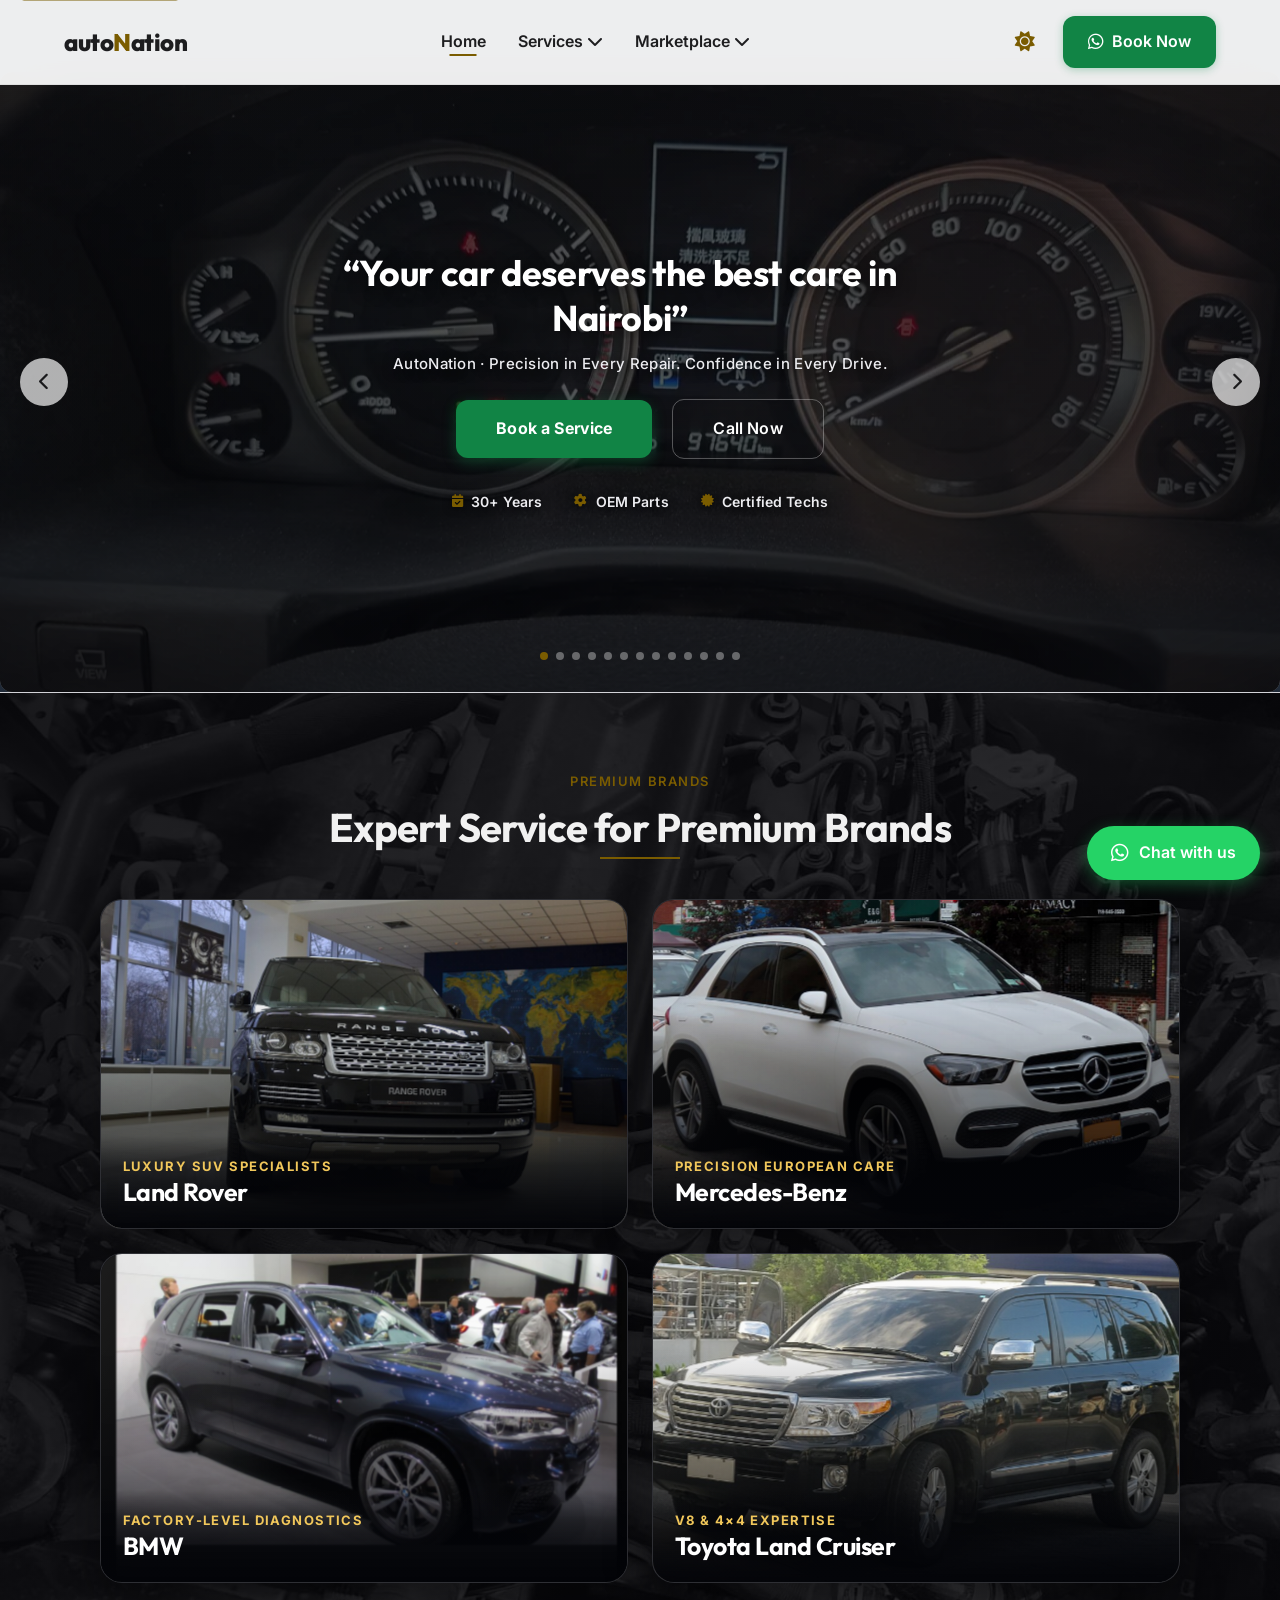
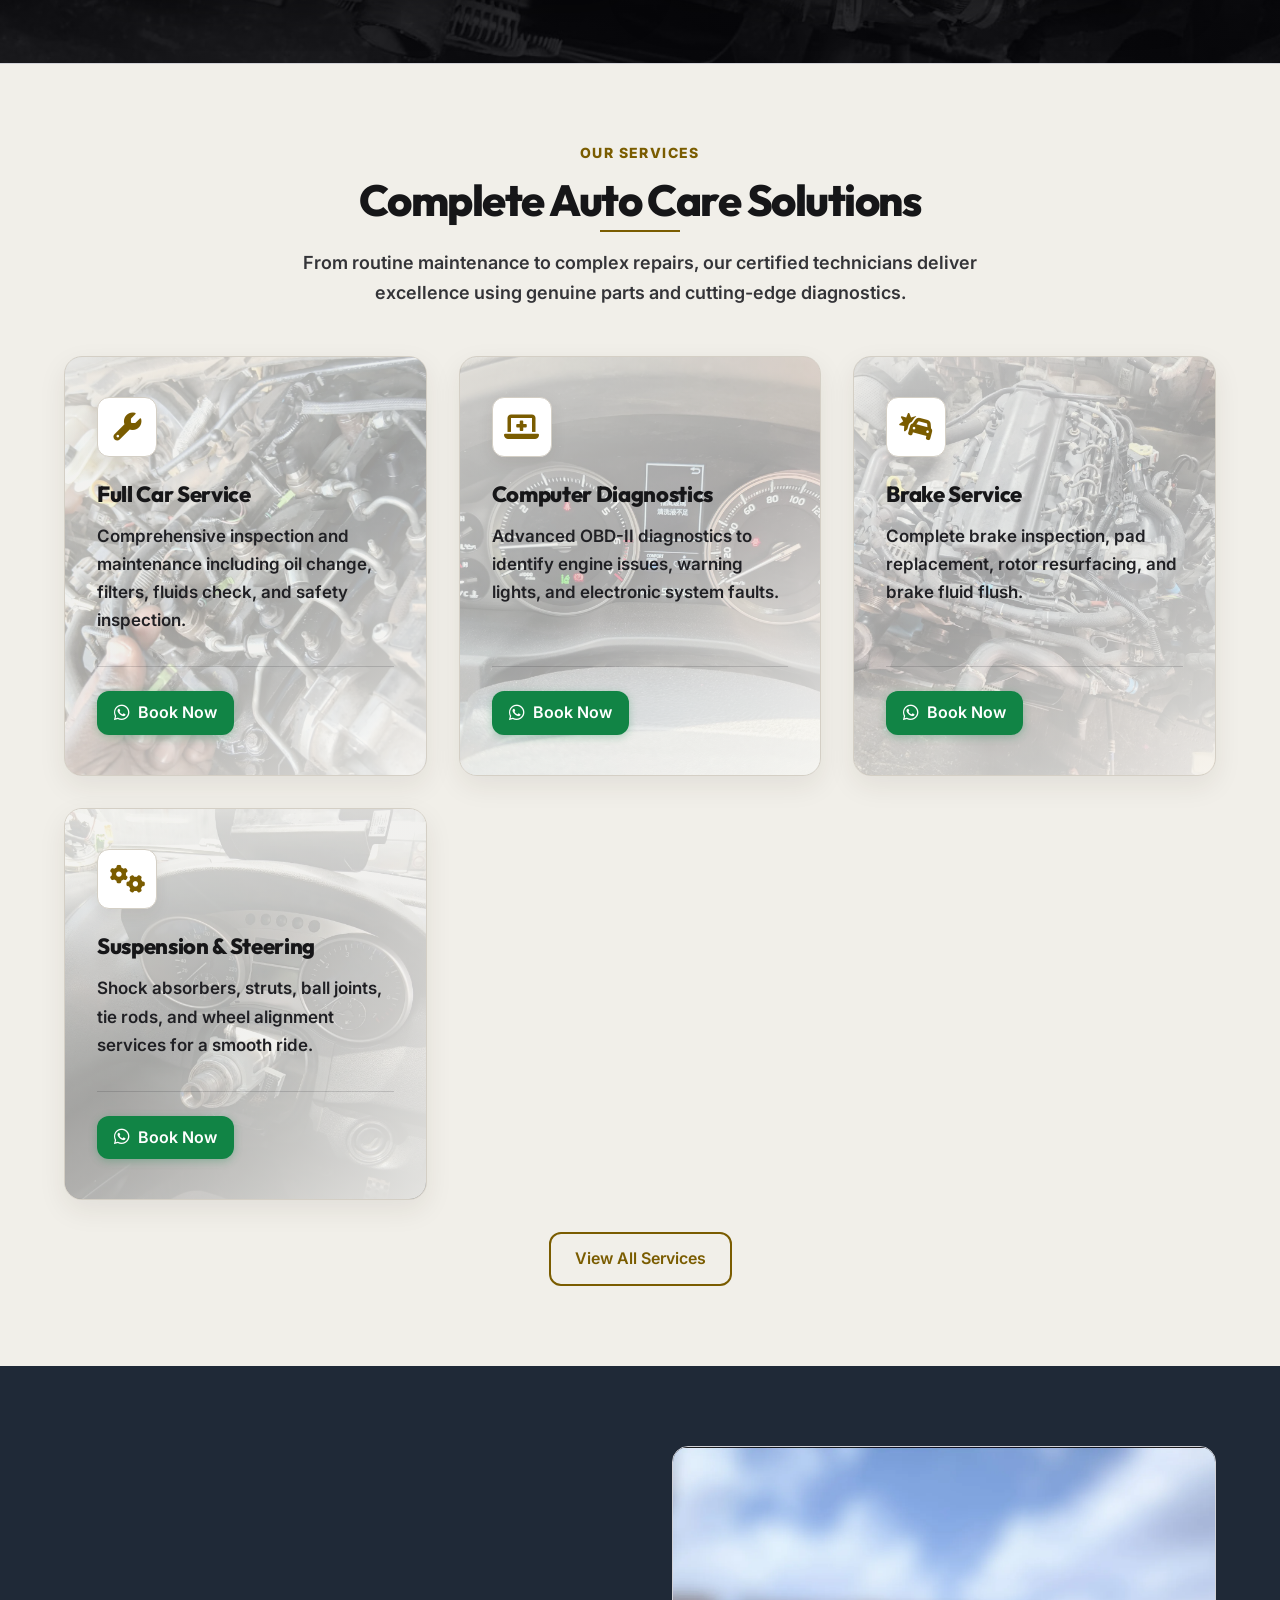
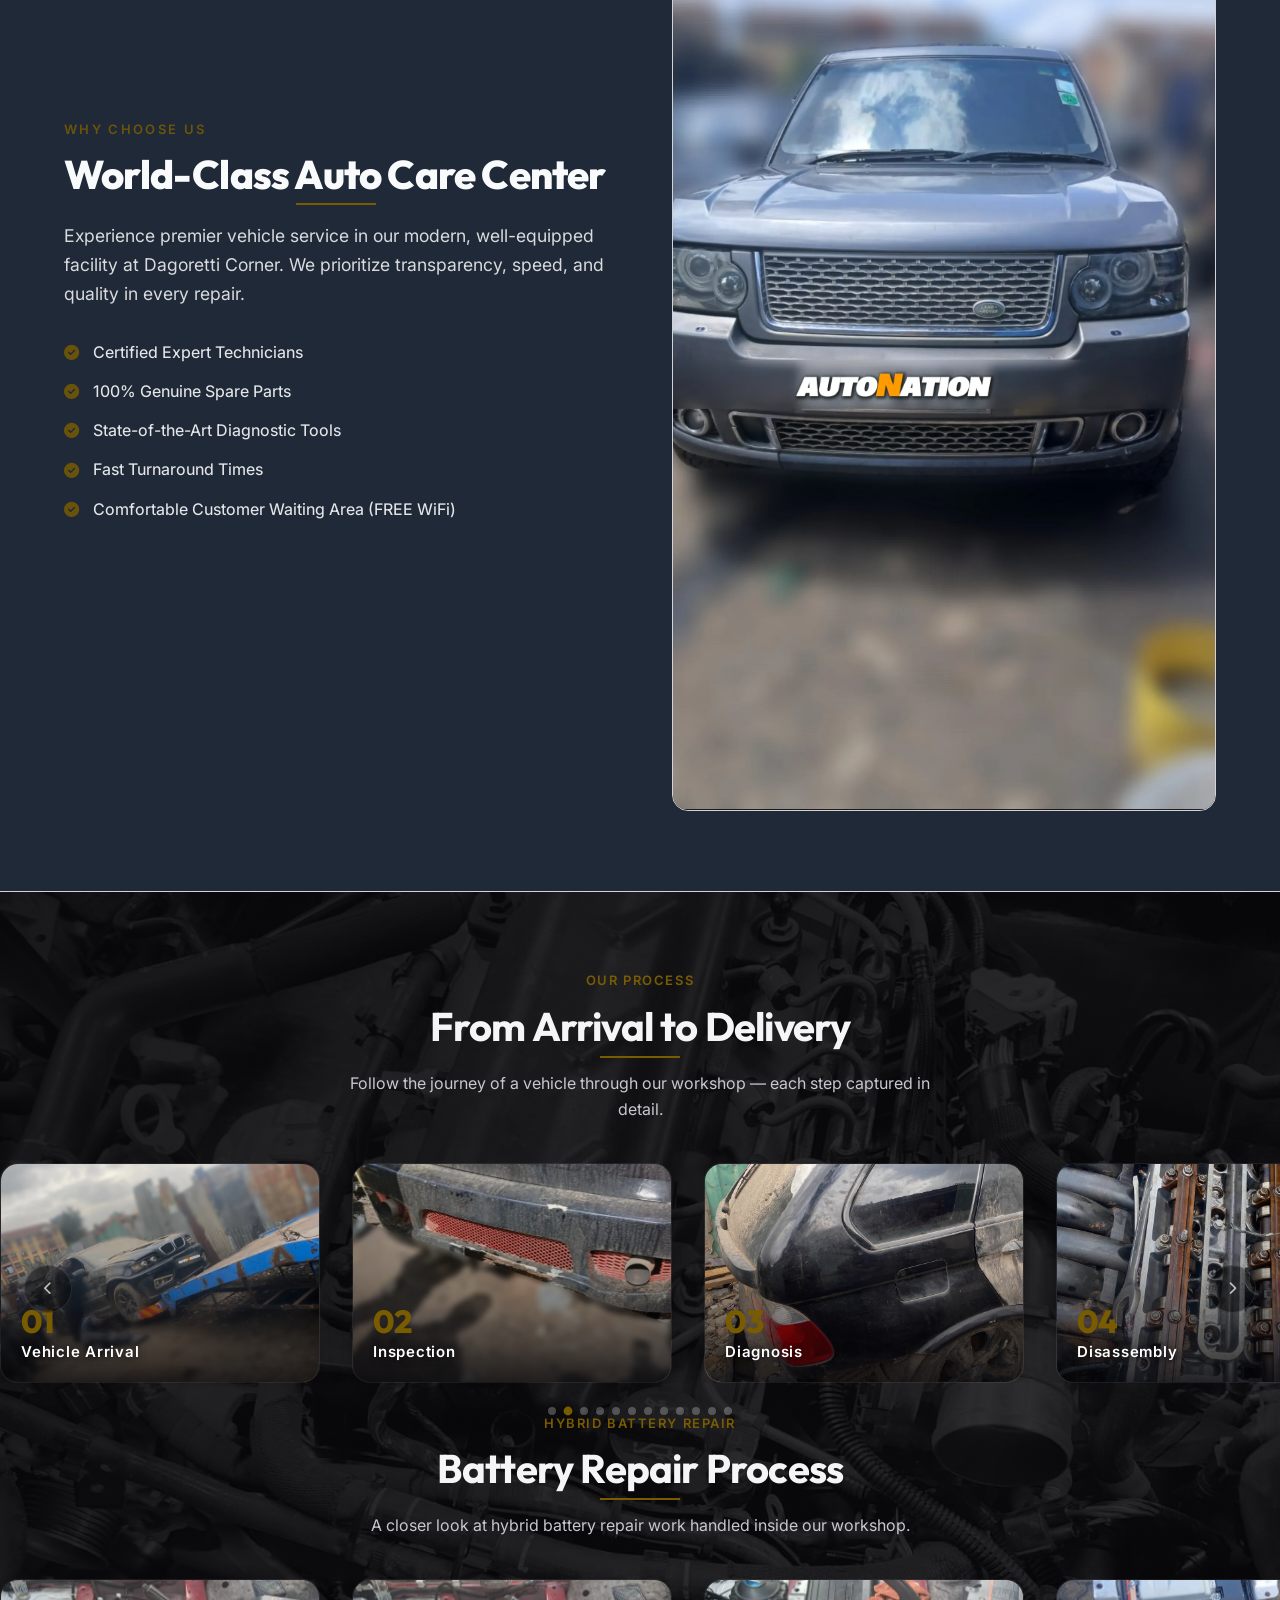
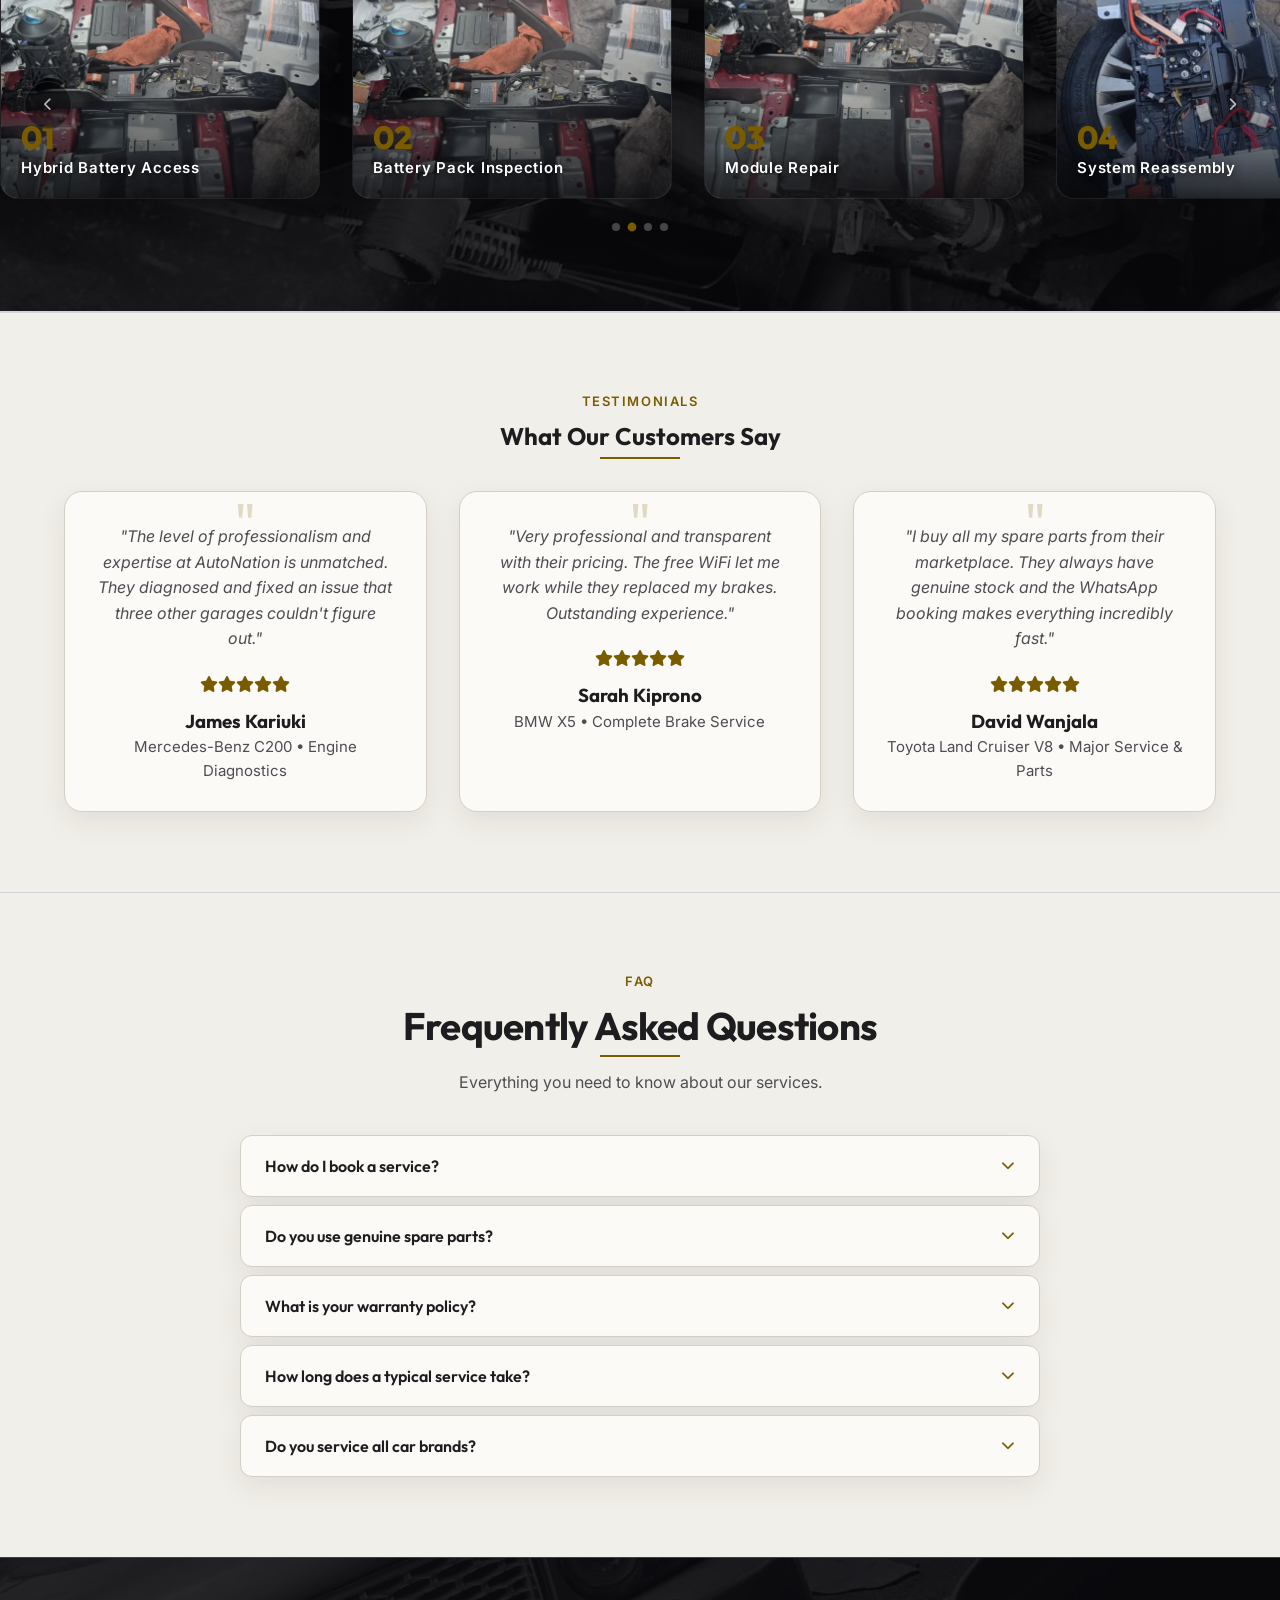
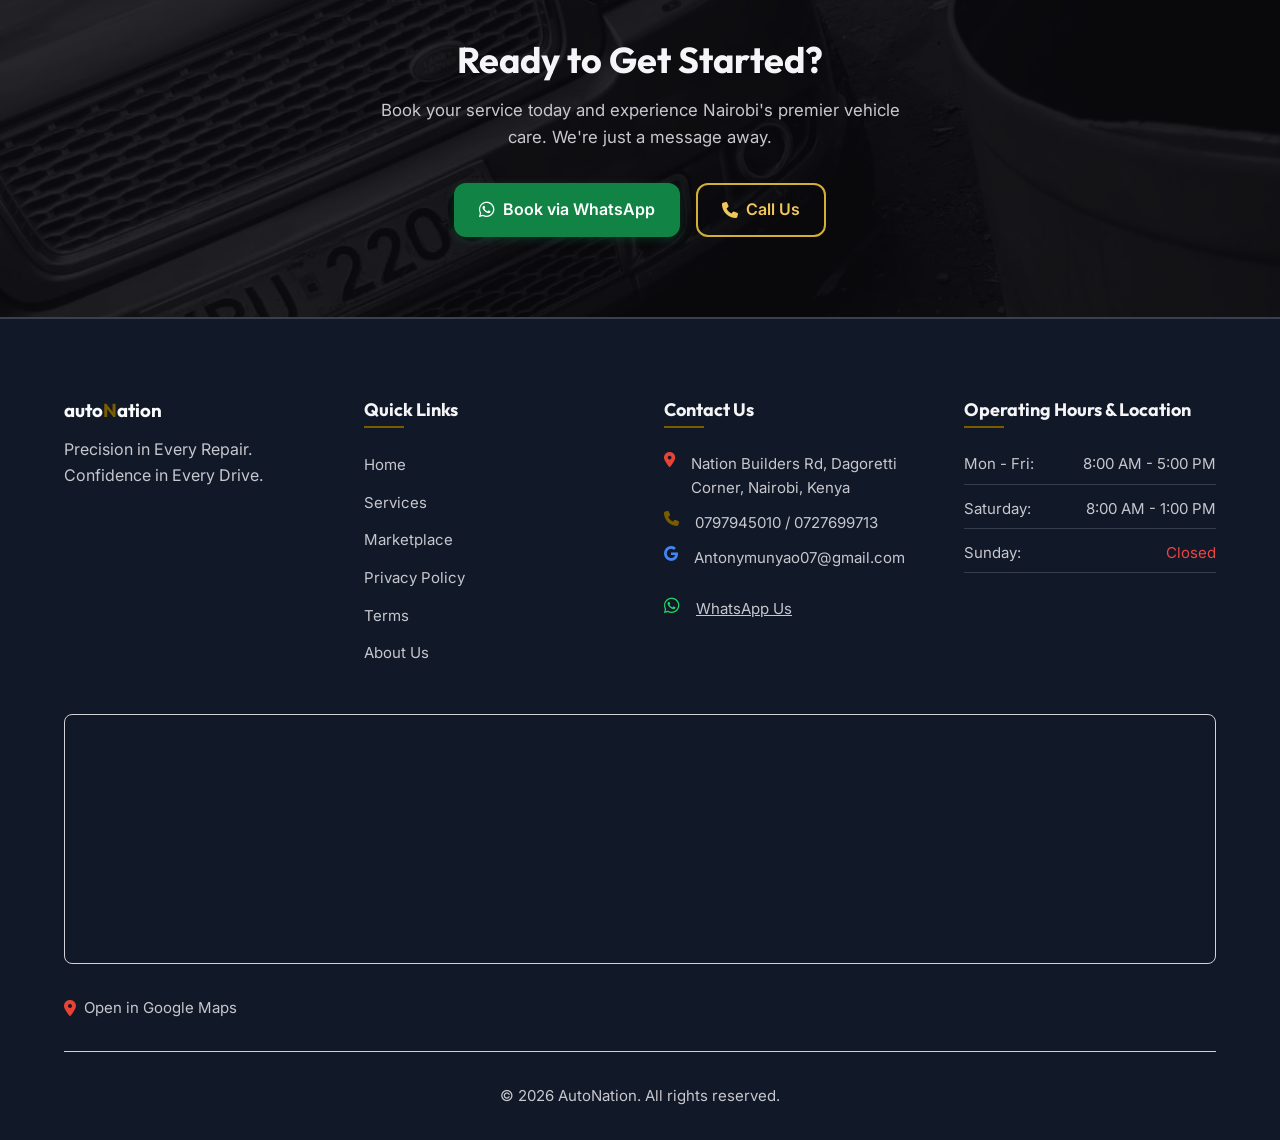
==== commit 9a70706d: "Install Google Tag Manager (GTM-NV4STCWW): add head+noscript snippets to all pages, allow GTM/GA in " ====
--- a/index.html
+++ b/index.html
@@ -2,6 +2,13 @@
 <html lang="en">
 
 <head>
+<!-- Google Tag Manager -->
+<script>(function(w,d,s,l,i){w[l]=w[l]||[];w[l].push({'gtm.start':
+new Date().getTime(),event:'gtm.js'});var f=d.getElementsByTagName(s)[0],
+j=d.createElement(s),dl=l!='dataLayer'?'&l='+l:'';j.async=true;j.src=
+'https://www.googletagmanager.com/gtm.js?id='+i+dl;f.parentNode.insertBefore(j,f);
+})(window,document,'script','dataLayer','GTM-NV4STCWW');</script>
+<!-- End Google Tag Manager -->
     <meta charset="UTF-8">
     <meta name="viewport" content="width=device-width, initial-scale=1.0">
     <meta name="theme-color" content="#0F0F13">
@@ -111,6 +118,10 @@
 </head>
 
 <body class="home-page">
+<!-- Google Tag Manager (noscript) -->
+<noscript><iframe src="https://www.googletagmanager.com/ns.html?id=GTM-NV4STCWW"
+height="0" width="0" style="display:none;visibility:hidden"></iframe></noscript>
+<!-- End Google Tag Manager (noscript) -->
     <!-- Skip to Content -->
     <a href="#main-content" class="skip-link">Skip to Content</a>
 
